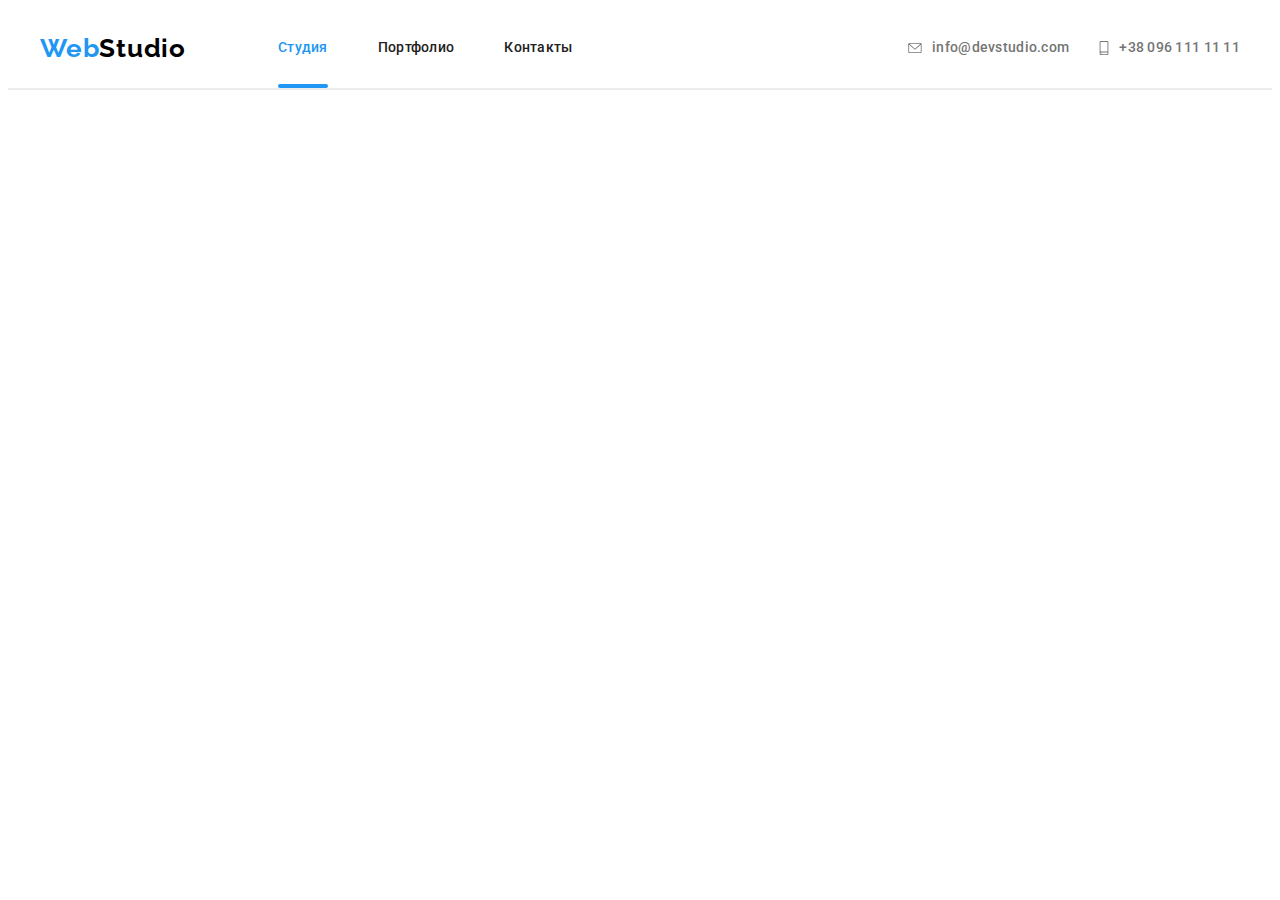
==== index.html @ 164c79a8 "header adaptive" ====
<!DOCTYPE html>
<html lang="ru">

<head>
    <meta charset="UTF-8">
    <meta http-equiv="X-UA-Compatible" content="IE=edge">
    <meta name="viewport" content="width=device-width, initial-scale=1.0">
    <title>WebStudio</title>
    <link rel="preconnect" href="https://fonts.googleapis.com">
    <link rel="preconnect" href="https://fonts.gstatic.com" crossorigin>
    <link
        href="https://fonts.googleapis.com/css2?family=Raleway:wght@700&family=Roboto:wght@400;500;700;900&display=swap"
        rel="stylesheet">
    <link rel="stylesheet" href="https://cdnjs.cloudflare.com/ajax/libs/modern-normalize/1.1.0/modern-normalize.min.css"
        integrity="sha512-wpPYUAdjBVSE4KJnH1VR1HeZfpl1ub8YT/NKx4PuQ5NmX2tKuGu6U/JRp5y+Y8XG2tV+wKQpNHVUX03MfMFn9Q=="
        crossorigin="anonymous" referrerpolicy="no-referrer" />
    <link rel="stylesheet" href="./css/main.min.css">
</head>

<body>
    <header class="header">
        <div class="container header-container">
            <a class="logo link" href="">Web<span class="logo-dark">Studio</span></a>
            <nav>
                <ul class="nav-list list">
                    <li class="nav-list__item">
                        <a class="nav-list__link link current" href="./index.html">Студия</a>
                    </li>
                    <li class="nav-list__item">
                        <a class="nav-list__link link" href="./portfolio.html">Портфолио</a>
                    </li>
                    <li class="nav-list__item">
                        <a class="nav-list__link link" href="">Контакты</a>
                    </li>
                </ul>
            </nav>
            <button type="button" class="mobile-menu-btn" data-menu-open>
                <svg class="mobile-menu-btn__icon" width="40" height="40">
                    <use href="./images/icons.svg#burger-menu-icon"></use>
                </svg>
            </button>
            <ul class="contact list">
                <li>
                    <a class="contact-link link" href="mailto:info@devstudio.com">
                        <svg class="contact-icon" width="14" height="10">
                            <use href="./images/icons.svg#envelope"></use>
                        </svg>info@devstudio.com</a>
                </li>
                <li>
                    <a class="contact-tel link" href="tel:+380961111111">
                        <svg class="contact-icon" width="10" height="14">
                            <use href="./images/icons.svg#smartphone"></use>
                        </svg>+38 096 111 11 11</a>
                </li>
            </ul>
        </div>
        <div class="mobile-menu" data-menu>
            <div class="container mobile-menu-btn__container">
                <button type="button" class="mobile-menu__close" data-menu-close>
                    <svg class="mobile-menu__close-icon" width="18" height="18">
                        <use href="./images/icons.svg#exit"></use>
                    </svg>
                </button>
                <ul class="list">
                    <li class="nav-list__item">
                        <a class="nav-list__link link current" href="./index.html">Студия</a>
                    </li>
                    <li class="nav-list__item">
                        <a class="nav-list__link link" href="./portfolio.html">Портфолио</a>
                    </li>
                    <li class="nav-list__item">
                        <a class="nav-list__link link" href="">Контакты</a>
                    </li>
                </ul>
                <div class="cont-list">
                    <a class="tel link" href="tel:+380961111111">+38 096 111 11 11</a>
                    <a class="mail link" href="mailto:info@devstudio.com">info@devstudio.com</a>
                    <ul class="mob-social-list list">
                        <li class="mob-social-list__item">
                            <a class="mob-social-list__link link" href="">Instagram</a>
                        </li>
                        <li class="mob-social-list__item">
                            <a class="mob-social-list__link link" href="">Twitter</a>
                        </li>
                        <li class="mob-social-list__item">
                            <a class="mob-social-list__link link" href="">Facebook</a>
                        </li>
                        <li class="mob-social-list__item">
                            <a class="mob-social-list__link link" href="">LinkedIn</a>
                        </li>
                    </ul>
                </div>
            </div>
        </div>
    </header>
    <main>
        <!-- <section class="hero">
            <div class="container">
                <h1 class="main-title">Эффективные решения <br> для вашего бизнеса</h1>
                <button class="modal-btn" type="button" data-modal-open>Заказать услугу</button>
            </div>
            <div class="backdrop is-hidden" data-modal>
                <div class="modal">
                    <button class="exit-modal" data-modal-close>
                        <svg class="exit-modal__icon" width="18" height="18">
                            <use href="./images/icons.svg#exit"></use>
                        </svg>
                    </button>
                    <p class="modal-title">Оставьте свои данные, мы вам перезвоним</p>
                    <form class="contact-form">
                        <label class="contact-form__field">
                            <span class="contact-form__label">Имя</span>
                            <span class="contact-form__input-wrapper">
                                <input name="user_name" class="contact-form__input" type="text" required />
                                <svg class="contact-form__icon" width="12" height="12">
                                    <use href="./images/icons.svg#name"></use>
                                </svg>
                            </span>
                        </label>
                        <label class="contact-form__field">
                            <span class="contact-form__label">Телефон</span>
                            <span class="contact-form__input-wrapper">
                                <input name="user_phone" class="contact-form__input" type="tel" required />
                                <svg class="contact-form__icon" width="13" height="13">
                                    <use href="./images/icons.svg#phone"></use>
                                </svg>
                            </span>
                        </label>
                        <label class="contact-form__field">
                            <span class="contact-form__label">Почта</span>
                            <span class="contact-form__input-wrapper">
                                <input name="user_mail" class="contact-form__input" type="email" required />
                                <svg class="contact-form__icon" width="15" height="12">
                                    <use href="./images/icons.svg#mail"></use>
                                </svg>
                            </span>
                        </label>
                        <label class="contact-form__field">
                            <span class="contact-form__label">Комментарий</span>
                            <textarea name="user_message" class="contact-form__message"
                                placeholder="Введите текст"></textarea>
                        </label>
                        <div class="contact-form__checkbox-wrapper">
                            <input name="accept-policy" type="checkbox" class="contact-form__checkbox hidden"
                                id="policy-checkbox" required />
                            <label for="policy-checkbox" class="contact-form__checkbox-label">
                                Соглашаюсь с рассылкой и принимаю&nbsp;<a class="policy-link" href="">Условия
                                    договора</a></label>
                        </div>
                        <button type="submit" class="contact-form__submit-btn">Отправить</button>
                    </form>
                </div>
            </div>
        </section> -->
        <!-- <section class=" qualities">
            <div class="container">
                <h2 class="hidden">Качества</h2>
                <ul class="container-qualities list">
                    <li class="qualities-list">
                        <div class="qualities-pic">
                            <svg width="70" height="70">
                                <use href="./images/icons.svg#antenna"></use>
                            </svg>
                        </div>
                        <h3 class="qualities-title">Внимание к деталям</h3>
                        <p class="qualities-description">Идейные соображения, а также начало повседневной
                            работы
                            по
                            формированию позиции.</p>
                    </li>
                    <li class="qualities-list">
                        <div class="qualities-pic">
                            <svg width="70" height="70">
                                <use href="./images/icons.svg#clock"></use>
                            </svg>
                        </div>
                        <h3 class="qualities-title">Пунктуальность</h3>
                        <p class="qualities-description">Задача организации, в особенности же рамки и место
                            обучения
                            кадров
                            влечет за собой.</p>
                    </li>
                    <li class="qualities-list">
                        <div class="qualities-pic">
                            <svg width="70" height="70">
                                <use href="./images/icons.svg#diagram"></use>
                            </svg>
                        </div>
                        <h3 class="qualities-title">Планирование</h3>
                        <p class="qualities-description">Равным образом консультация с широким активом в
                            значительной
                            степени обуславливает.</p>
                    </li>
                    <li class="qualities-list">
                        <div class="qualities-pic">
                            <svg width="70" height="70">
                                <use href="./images/icons.svg#astronaut"></use>
                            </svg>
                        </div>
                        <h3 class="qualities-title">Современные технологии</h3>
                        <p class="qualities-description">Значимость этих проблем настолько очевидна, что
                            реализация
                            плановых
                            заданий.</p>
                    </li>
                </ul>
            </div>
        </section> -->
        <!-- <section class="work">
            <div class="container">
                <h2 class="section-title">Чем мы занимаемся</h2>
                <ul class="list work-list">
                    <li class="work-pic">
                        <img src="./images/work-img1.jpg" alt="Разработка сайта" width="370" height="294">
                        <div class="work-background">
                            <h3 class="work-title">Десктопные приложения</h3>
                        </div>
                    </li>
                    <li class="work-pic">
                        <img src="./images/work-img2.jpg" alt="Разработка мобильной версии" width="370" height="294">
                        <div class="work-background">
                            <h3 class="work-title">Мобильные приложения</h3>
                        </div>
                    </li>
                    <li class="work-pic">
                        <img src="./images/work-img3.jpg" alt="Подбор цветного вида" width="370" height="294">
                        <div class="work-background">
                            <h3 class="work-title">Дизайнерские решения</h3>
                        </div>
                    </li>
                </ul>
            </div>
        </section> -->
        <!-- <section class="team">
            <div class="container">
                <h2 class="section-title">Наша команда</h2>
                <ul class="list employees">
                    <li class="employees-card">
                        <img src="./images/team-img1.jpg" alt="Игорь Демьяненко" width="270" height="260">
                        <div class="employees-content-wrapper">
                            <h3 class="employees-name">Игорь Демьяненко</h3>
                            <p class="employees-position" lang="en">Product Designer</p>
                            <ul class="social-list list">
                                <li class="social-list-item">
                                    <a class="social-list-link" href="">
                                        <svg class="social-list-icon" width="20" height="20">
                                            <use href="./images/icons.svg#instagram"></use>
                                        </svg>
                                    </a>
                                </li>
                                <li class="social-list-item">
                                    <a class="social-list-link" href="">
                                        <svg class="social-list-icon" width="20" height="20">
                                            <use href="./images/icons.svg#twitter"></use>
                                        </svg>
                                    </a>
                                </li>
                                <li class="social-list-item">
                                    <a class="social-list-link" href="">
                                        <svg class="social-list-icon" width="20" height="20">
                                            <use href="./images/icons.svg#facebook"></use>
                                        </svg>
                                    </a>
                                </li>
                                <li class="social-list-item">
                                    <a class="social-list-link" href="">
                                        <svg class="social-list-icon" width="20" height="20">
                                            <use href="./images/icons.svg#linkedin"></use>
                                        </svg>
                                    </a>
                                </li>
                            </ul>
                        </div>
                    </li>
                    <li class="employees-card">
                        <img src="./images/team-img2.jpg" alt="Ольга Репина" width="270" height="260">
                        <div class="employees-content-wrapper">
                            <h3 class="employees-name">Ольга Репина</h3>
                            <p class="employees-position" lang="en">Frontend Developer</p>
                            <ul class="social-list list">
                                <li class="social-list-item">
                                    <a class="social-list-link" href="">
                                        <svg class="social-list-icon" width="20" height="20">
                                            <use href="./images/icons.svg#instagram"></use>
                                        </svg>
                                    </a>
                                </li>
                                <li class="social-list-item">
                                    <a class="social-list-link" href="">
                                        <svg class="social-list-icon" width="20" height="20">
                                            <use href="./images/icons.svg#twitter"></use>
                                        </svg>
                                    </a>
                                </li>
                                <li class="social-list-item">
                                    <a class="social-list-link" href="">
                                        <svg class="social-list-icon" width="20" height="20">
                                            <use href="./images/icons.svg#facebook"></use>
                                        </svg>
                                    </a>
                                </li>
                                <li class="social-list-item">
                                    <a class="social-list-link" href="">
                                        <svg class="social-list-icon" width="20" height="20">
                                            <use href="./images/icons.svg#linkedin"></use>
                                        </svg>
                                    </a>
                                </li>
                            </ul>
                        </div>
                    </li>
                    <li class="employees-card">
                        <img src="./images/team-img3.jpg" alt="Николай Тарасов" width="270" height="260">
                        <div class="employees-content-wrapper">
                            <h3 class="employees-name">Николай Тарасов</h3>
                            <p class="employees-position" lang="en">Marketing</p>
                            <ul class="social-list list">
                                <li class="social-list-item">
                                    <a class="social-list-link" href="">
                                        <svg class="social-list-icon" width="20" height="20">
                                            <use href="./images/icons.svg#instagram"></use>
                                        </svg>
                                    </a>
                                </li>
                                <li class="social-list-item">
                                    <a class="social-list-link" href="">
                                        <svg class="social-list-icon" width="20" height="20">
                                            <use href="./images/icons.svg#twitter"></use>
                                        </svg>
                                    </a>
                                </li>
                                <li class="social-list-item">
                                    <a class="social-list-link" href="">
                                        <svg class="social-list-icon" width="20" height="20">
                                            <use href="./images/icons.svg#facebook"></use>
                                        </svg>
                                    </a>
                                </li>
                                <li class="social-list-item">
                                    <a class="social-list-link" href="">
                                        <svg class="social-list-icon" width="20" height="20">
                                            <use href="./images/icons.svg#linkedin"></use>
                                        </svg>
                                    </a>
                                </li>
                            </ul>
                        </div>
                    </li>
                    <li class="employees-card">
                        <img src="./images/team-img4.jpg" alt="Михаил Ермаков" width="270" height="260">
                        <div class="employees-content-wrapper">
                            <h3 class="employees-name">Михаил Ермаков</h3>
                            <p class="employees-position" lang="en">UI Designer</p>
                            <ul class="social-list list">
                                <li class="social-list-item">
                                    <a class="social-list-link" href="">
                                        <svg class="social-list-icon" width="20" height="20">
                                            <use href="./images/icons.svg#instagram"></use>
                                        </svg>
                                    </a>
                                </li>
                                <li class="social-list-item">
                                    <a class="social-list-link" href="">
                                        <svg class="social-list-icon" width="20" height="20">
                                            <use href="./images/icons.svg#twitter"></use>
                                        </svg>
                                    </a>
                                </li>
                                <li class="social-list-item">
                                    <a class="social-list-link" href="">
                                        <svg class="social-list-icon" width="20" height="20">
                                            <use href="./images/icons.svg#facebook"></use>
                                        </svg>
                                    </a>
                                </li>
                                <li class="social-list-item">
                                    <a class="social-list-link" href="">
                                        <svg class="social-list-icon" width="20" height="20">
                                            <use href="./images/icons.svg#linkedin"></use>
                                        </svg>
                                    </a>
                                </li>
                            </ul>
                        </div>
                    </li>
                </ul>
            </div>
        </section> -->
        <!-- <section class="clients">
            <div class="container">
                <h2 class="section-title">Постоянные клиенты</h2>
                <ul class="clients-list list">
                    <li class="clients-list-item">
                        <a class="clients-list-link" href="">
                            <svg class="clients-list-icon" width="106" height="60">
                                <use href="./images/icons.svg#logo1"></use>
                            </svg>
                        </a>
                    </li>
                    <li class="clients-list-item">
                        <a class="clients-list-link" href="">
                            <svg class="clients-list-icon" width="106" height="60">
                                <use href="./images/icons.svg#logo2"></use>
                            </svg>
                        </a>
                    </li>
                    <li class="clients-list-item">
                        <a class="clients-list-link" href="">
                            <svg class="clients-list-icon" width="106" height="60">
                                <use href="./images/icons.svg#logo3"></use>
                            </svg>
                        </a>
                    </li>
                    <li class="clients-list-item">
                        <a class="clients-list-link" href="">
                            <svg class="clients-list-icon" width="106" height="60">
                                <use href="./images/icons.svg#logo4"></use>
                            </svg>
                        </a>
                    </li>
                    <li class="clients-list-item">
                        <a class="clients-list-link" href="">
                            <svg class="clients-list-icon" width="106" height="60">
                                <use href="./images/icons.svg#logo5"></use>
                            </svg>
                        </a>
                    </li>
                    <li class="clients-list-item">
                        <a class="clients-list-link" href="">
                            <svg class="clients-list-icon" width="106" height="60">
                                <use href="./images/icons.svg#logo6"></use>
                            </svg>
                        </a>
                    </li>
                </ul>
            </div>
        </section> -->
    </main>
    <!-- <footer class="footer">
        <div class="container column-footer">
            <div>
                <a class="logo link" href="">Web<span class="logo-light">Studio</span></a>
                <address>
                    <ul class="list">
                        <li class="address-footer">
                            <a class="address link" href="https://goo.gl/maps/RUobqZQHD3EwUB8Q8" target="_blank"
                                rel="noopener noreferrer">г. Киев, пр-т Леси Украинки, 26</a>
                        </li>
                        <li class="contacts-footer">
                            <a class="contacts link" href="mailto:info@devstudio.com">info@devstudio.com</a>
                        </li>
                        <li>
                            <a class="contacts link" href="tel:+380961111111">+38 096 111 11 11</a>
                        </li>
                    </ul>
                </address>
            </div>
            <div class="call">
                <h3 class="call-title">Присоединяйтесь</h3>
                <ul class="social-footer list">
                    <li class="social-footer-item">
                        <a class="social-footer-link" href="">
                            <svg class="social-footer-icon" width="20" height="20">
                                <use href="./images/icons.svg#instagram"></use>
                            </svg>
                        </a>
                    </li>
                    <li class="social-footer-item">
                        <a class="social-footer-link" href="">
                            <svg class="social-footer-icon" width="20" height="20">
                                <use href="./images/icons.svg#twitter"></use>
                            </svg>
                        </a>
                    </li>
                    <li class="social-footer-item">
                        <a class="social-footer-link" href="">
                            <svg class="social-footer-icon" width="20" height="20">
                                <use href="./images/icons.svg#facebook"></use>
                            </svg>
                        </a>
                    </li>
                    <li class="social-footer-item">
                        <a class="social-footer-link" href="">
                            <svg class="social-footer-icon" width="20" height="20">
                                <use href="./images/icons.svg#linkedin"></use>
                            </svg>
                        </a>
                    </li>
                </ul>
            </div>
            <div class="mailing">
                <h3 class="call-title">Подпишитесь на рассылку</h3>
                <form class="mailing-form">
                    <input type="email" class="mailing-input" name="email" placeholder="E-mail" required />
                    <button type="submit" class="modal-btn">Подписаться<svg class="mailing-btn-icon" width="24"
                            height="24">
                            <use href="./images/icons.svg#icon-send"></use>
                        </svg></button>
                </form>
            </div>
        </div>
    </footer> -->
    <script src="./js/modal.js"></script>
    <script src="./js/mobile-menu.js"></script>
</body>

</html>
---- css/main.min.css ----
:root{--primary-font-family: Roboto, sans-serif;--primary-text-color: #212121;--secondary-text-color: #757575;--accent-color: #2196f3;--background-color: #f5f4fa}.hidden{position:absolute;width:1px;height:1px;margin:-1px;padding:0;overflow:hidden;border:0;clip:rect(0 0 0 0)}body{font-family:var(--primary-font-family);color:var(--primary-text-color)}h1,h2,h3,h4,h5,h6,p{margin-top:0;margin-bottom:0}ul,ol{margin-top:0;margin-bottom:0;padding-left:0}img{display:block}.list{list-style:none}.link{text-decoration:none}.container{padding-left:15px;padding-right:15px}@media screen and (min-width: 480px){.container{width:480px;margin-left:auto;margin-right:auto}}@media screen and (min-width: 768px){.container{width:768px}}@media screen and (min-width: 1200px){.container{width:1200px}}.modal-btn{font-family:inherit;font-weight:bold;font-size:16px;line-height:1.87;display:flex;align-items:center;text-align:center;letter-spacing:0.06em;color:#ffffff;background-color:var(--accent-color);margin-left:auto;margin-right:auto;border-radius:4px;min-width:200px;padding:10px 30px;border:1px solid var(--accent-color);cursor:pointer;box-shadow:0px 4px 4px rgba(0,0,0,0.15);transition:color 250ms cubic-bezier(0.4, 0, 0.2, 1)}.modal-btn:hover,.modal-btn:focus{background-color:#188ce8}.social-list{display:flex;justify-content:space-between}.social-list-link{display:flex;align-items:center;justify-content:center;width:44px;height:44px;border-radius:50%;transition:background-color 250ms cubic-bezier(0.4, 0, 0.2, 1)}.social-list-link:hover,.social-list-link:focus{background-color:var(--accent-color)}.social-list-icon{fill:#afb1b8;transition:fill 250ms cubic-bezier(0.4, 0, 0.2, 1)}.social-list-link:hover .social-list-icon,.social-list-link:focus .social-list-icon{fill:#ffffff}.main-title{font-weight:900;font-size:44px;line-height:1.36;text-align:center;letter-spacing:0.06em;text-transform:uppercase;color:#ffffff;margin-bottom:30px}.section-title{font-weight:bold;font-size:36px;line-height:1.17;text-align:center;letter-spacing:0.03em;color:var(--primary-text-color);margin-bottom:50px}.logo{font-family:Raleway, sans-serif;font-weight:bold;font-size:24px;line-height:1.19;letter-spacing:0.03em;color:var(--accent-color);margin-right:88px}.logo-dark{color:#000000}.logo-light{color:#ffffff}@media screen and (min-width: 1200px){.logo{font-size:26px;margin-right:92px}}.backdrop{position:fixed;top:0;left:0;width:100%;height:100%;background:rgba(0,0,0,0.2);z-index:1;opacity:1;transition:opacity 250ms cubic-bezier(0.4, 0, 0.2, 1),visibility 250ms cubic-bezier(0.4, 0, 0.2, 1)}.backdrop.is-hidden{opacity:0;pointer-events:none;visibility:hidden}.modal{position:absolute;top:50%;left:50%;transform:translate(-50%, -50%) scale(1);width:528px;height:581px;background:#ffffff;box-shadow:0px 1px 3px rgba(0,0,0,0.12),0px 1px 1px rgba(0,0,0,0.14),0px 2px 1px rgba(0,0,0,0.2);border-radius:4px;transition:transform 250ms cubic-bezier(0.4, 0, 0.2, 1);padding:40px}.backdrop.is-hidden .modal{transform:translate(-50%, -50%) scale(0.9)}.exit-modal{position:absolute;top:8px;right:8px;display:flex;align-items:center;justify-content:center;width:30px;height:30px;border-radius:50%;background:#ffffff;border:1px solid rgba(0,0,0,0.1);box-sizing:border-box}.exit-modal:hover,.exit-modal:focus{fill:var(--accent-color)}.modal-title{font-weight:700;font-size:20px;line-height:1.09;text-align:center;letter-spacing:0.03em;color:var(--primary-text-color);margin-bottom:12px}.contact-form__field{display:block;margin-bottom:10px}.contact-form__label{font-weight:400;font-size:12px;line-height:1.17;letter-spacing:0.01em;color:var(--secondary-text-color)}.contact-form__input-wrapper{position:relative;display:block;margin-top:4px}.contact-form__input{width:100%;height:40px;padding-left:42px;border:1px solid rgba(33,33,33,0.2);border-radius:4px;transition:border-color 250ms cubic-bezier(0.4, 0, 0.2, 1)}.contact-form__input:focus{outline:none;border-color:var(--accent-color)}.contact-form__icon{position:absolute;top:50%;left:14px;transform:translateY(-50%);transition:fill 250ms cubic-bezier(0.4, 0, 0.2, 1)}.contact-form__input:focus+.contact-form__icon{fill:var(--accent-color)}.contact-form__message{width:100%;height:120px;margin-top:4px;padding:12px 16px;resize:none;border:1px solid rgba(33,33,33,0.2);border-radius:4px;transition:border-color 250ms cubic-bezier(0.4, 0, 0.2, 1)}.contact-form__message:focus{outline:none;border-color:var(--accent-color)}.contact-form__message::placeholder{color:rgba(117,117,117,0.5)}.contact-form__checkbox-wrapper{margin-bottom:20px}.contact-form__checkbox-label{display:flex;align-items:center;justify-content:center;font-size:14px;line-height:1.71;letter-spacing:0.03em;color:var(--secondary-text-color)}.contact-form__checkbox-label::before{content:'';display:inline-block;width:16px;height:15px;border:1px solid var(--primary-text-color);border-radius:2px;cursor:pointer;margin-right:9px}.contact-form__checkbox:checked+.contact-form__checkbox-label::before{background-image:url("../images/checkbox.svg");background-color:var(--accent-color);border-color:var(--accent-color)}.contact-form__checkbox:focus+.contact-form__checkbox-label::before{outline:1px solid var(--accent-color)}.policy-link{color:var(--accent-color)}.contact-form__submit-btn{display:block;margin:0 auto;font-size:16px;line-height:1.87;letter-spacing:0.06em;color:#ffffff;background-color:var(--accent-color);border-radius:4px;min-width:200px;padding:10px 30px;border:1px solid var(--accent-color);box-shadow:0px 4px 4px rgba(0,0,0,0.15);transition:background-color 250ms cubic-bezier(0.4, 0, 0.2, 1),color 250ms cubic-bezier(0.4, 0, 0.2, 1)}.contact-form__submit-btn:hover,.contact-form__submit-btn:focus{background-color:#188ce8}.header{border-bottom:2px solid #ececec;position:relative}.header-container{display:flex;align-items:center}@media screen and (max-width: 767px){.header-container{justify-content:space-between}.nav-list{display:none}.contact{display:none}.contact-tel{display:none}.mobile-menu{position:absolute;top:0;left:0;width:100%;height:100vh;background-color:#ffffff;overflow:auto;opacity:0;visibility:hidden;pointer-events:none;transition:opacity 250ms cubic-bezier(0.4, 0, 0.2, 1),visibility 250ms cubic-bezier(0.4, 0, 0.2, 1)}.mobile-menu.is-open{opacity:1;visibility:visible;pointer-events:auto}.mobile-menu-btn{background-color:transparent;border:none;padding:0;line-height:0;margin:10px 0px}.mobile-menu-btn__icon{fill:var(--primary-text-color)}.mobile-menu-btn__container{position:relative;padding:48px 40px;min-width:320px;height:100vh;display:flex;flex-direction:column;justify-content:space-between}.mobile-menu__close{position:absolute;top:10px;right:15px;display:flex;align-items:center;justify-content:center;width:40px;height:40px;background:transparent;border:none;padding:0;line-height:0;transition:fill 250ms cubic-bezier(0.4, 0, 0.2, 1)}.mobile-menu__close:hover,.mobile-menu__close:focus{fill:var(--accent-color)}.nav-list__link{display:block;font-weight:500;font-size:40px;line-height:1.17;letter-spacing:0.02em;color:inherit;transition:color 250ms cubic-bezier(0.4, 0, 0.2, 1)}.nav-list__link:hover,.nav-list__link:focus{color:var(--accent-color)}.nav-list__item:not(:last-child){margin-bottom:32px}.current{color:var(--accent-color)}.cont-list{margin-top:auto}.tel{display:block;font-weight:500;font-size:34px;line-height:1.17;letter-spacing:0.02em;color:var(--accent-color);margin-top:auto}.mail{display:block;font-weight:500;font-size:24px;line-height:1.17;letter-spacing:0.02em;color:var(--secondary-text-color);margin-top:32px}.mob-social-list{display:flex;margin-top:64px}.mob-social-list__item:not(:last-child){border-right:1px solid rgba(33,33,33,0.2);padding-right:10px}.mob-social-list__item:not(:first-child){padding-left:10px}.mob-social-list__link{font-weight:500;font-size:18px;line-height:1.22;letter-spacing:0.02em;color:var(--accent-color)}}@media screen and (min-width: 768px){.mobile-menu-btn{display:none}.mobile-menu{display:none}.nav-list{display:flex;align-items:center}.nav-list__item:not(:last-child){margin-right:50px}.nav-list__link{display:block;padding-top:32px;padding-bottom:32px;font-weight:500;font-size:14px;line-height:1.14;letter-spacing:0.02em;color:inherit;transition:color 250ms cubic-bezier(0.4, 0, 0.2, 1)}.nav-list__link:hover,.nav-list__link:focus{color:var(--accent-color)}.current{color:var(--accent-color);position:relative}.current::after{content:'';position:absolute;left:0;bottom:0;width:100%;height:4px;background-color:var(--accent-color);border-radius:2px}.contact{margin-left:84px}.contact-link{margin-bottom:10px}.contact-icon{margin-right:8px;fill:var(--secondary-text-color)}.contact-link,.contact-tel{display:flex;align-items:center;font-weight:500;font-size:12px;line-height:1.16;letter-spacing:0.02em;color:var(--secondary-text-color);transition:color 250ms cubic-bezier(0.4, 0, 0.2, 1)}.contact-link:hover,.contact-link:focus,.contact-tel:hover,.contact-tel:focus{color:var(--accent-color)}.contact-link:hover .contact-icon,.contact-link:focus .contact-icon,.contact-tel:hover .contact-icon,.contact-tel:focus .contact-icon{fill:var(--accent-color)}}@media screen and (min-width: 1200px){.contact{margin-left:auto;display:flex}.contact-link{margin-right:30px;margin-bottom:0px}.contact-icon{margin-right:10px}.contact-link,.contact-tel{font-size:14px;line-height:1.14}}.hero{background-image:linear-gradient(rgba(47,48,58,0.4), rgba(47,48,58,0.4)),url(../images/hero-bgr.jpg);background-size:cover;background-color:#c4c4c4;padding:200px 0}.qualities{padding-top:94px;padding-bottom:94px}.qualities-list{max-width:270px}.container-qualities{display:flex;justify-content:space-between}.qualities-pic{display:flex;justify-content:center;align-items:center;width:270px;height:120px;background-color:var(--background-color);border-radius:4px;margin-bottom:30px}.qualities-title{font-weight:bold;font-size:14px;line-height:1.14;letter-spacing:0.03em;text-transform:uppercase;color:var(--primary-text-color);margin-bottom:10px}.qualities-description{font-size:14px;line-height:1.71;letter-spacing:0.03em;color:var(--secondary-text-color)}.work{padding-bottom:94px}.work-list{display:flex;justify-content:space-between}.work-pic{position:relative}.work-background{display:flex;justify-content:center;align-items:center;position:absolute;left:0;bottom:0;width:370px;height:70px;background:rgba(47,48,58,0.8)}.work-title{font-weight:bold;font-size:14px;line-height:1.14;letter-spacing:0.03em;text-transform:uppercase;color:#ffffff}.team{background-color:var(--background-color);padding-top:94px;padding-bottom:94px}.employees{display:flex;flex-wrap:wrap;margin-left:-30px;margin-top:-30px}.employees-card{flex-basis:calc((100% - 120px) / 4);margin-left:30px;margin-top:30px;box-shadow:0px 1px 3px rgba(0,0,0,0.12),0px 1px 1px rgba(0,0,0,0.14),0px 2px 1px rgba(0,0,0,0.2);border-radius:0px 0px 4px 4px}.employees-content-wrapper{background-color:#ffffff;border:1px solid #ffffff;border-top:none;border-radius:4px;padding-top:30px;padding-bottom:30px;padding-left:32px;padding-right:32px}.employees-name{font-weight:500;font-size:16px;line-height:1.19;text-align:center;letter-spacing:0.03em;color:var(--primary-text-color);margin-bottom:10px}.employees-position{font-size:16px;line-height:1.19;text-align:center;letter-spacing:0.03em;color:var(--secondary-text-color);margin-bottom:16px}.clients{padding-top:94px;padding-bottom:94px}.clients-list{display:flex;margin-top:50px;justify-content:space-between}.clients-list-link{display:flex;width:170px;height:92px;border:1px solid #afb1b8;box-sizing:border-box;border-radius:4px;justify-content:center;align-items:center;cursor:pointer;transition:border 250ms cubic-bezier(0.4, 0, 0.2, 1)}.clients-list-link:hover,.clients-list-link:focus{border:1px solid var(--accent-color)}.clients-list-icon{fill:#afb1b8;transition:fill 250ms cubic-bezier(0.4, 0, 0.2, 1)}.clients-list-link:hover .clients-list-icon,.clients-list-link:focus .clients-list-icon{fill:var(--accent-color)}.footer{background-color:#2f303a;padding-top:60px;padding-bottom:60px}.column-footer{display:flex;align-items:baseline}.address-footer{margin-top:20px;margin-bottom:9px}.address{font-style:normal;font-weight:normal;font-size:14px;line-height:1.71;letter-spacing:0.03em;color:#ffffff;margin-bottom:9px}.contacts-footer{margin-bottom:9px}.contacts{font-style:normal;font-weight:normal;font-size:14px;line-height:1.71;letter-spacing:0.03em;color:rgba(255,255,255,0.6);margin-bottom:9px}.call{margin-left:70px}.call-title{font-weight:bold;font-size:14px;line-height:1.14;letter-spacing:0.03em;text-transform:uppercase;color:#ffffff;margin-bottom:20px}.social-footer{display:flex;justify-content:space-between}.social-footer-item{margin-right:10px}.social-footer-item:last-child{margin-right:0}.social-footer-link{display:flex;align-items:center;justify-content:center;width:44px;height:44px;border-radius:50%;background:rgba(255,255,255,0.1);transition:background-color 250ms cubic-bezier(0.4, 0, 0.2, 1)}.social-footer-link:hover,.social-footer-link:focus{background-color:var(--accent-color)}.social-footer-icon{fill:#ffffff}.mailing{margin-left:93px}.mailing-form{display:flex;width:100%;height:50px}.mailing-input{width:358px;height:50px;padding-left:16px;margin-right:12px;border:1px solid rgba(255,255,255,0.3);box-sizing:border-box;filter:drop-shadow(0px 4px 4px rgba(0,0,0,0.15));border-radius:4px;background-color:#2f303a;font-size:16px;line-height:1.25;display:flex;align-items:center;letter-spacing:0.03em;color:#ffffff}.mailing-btn-icon{margin-left:10px;fill:#ffffff}
/*# sourceMappingURL=main.min.css.map */
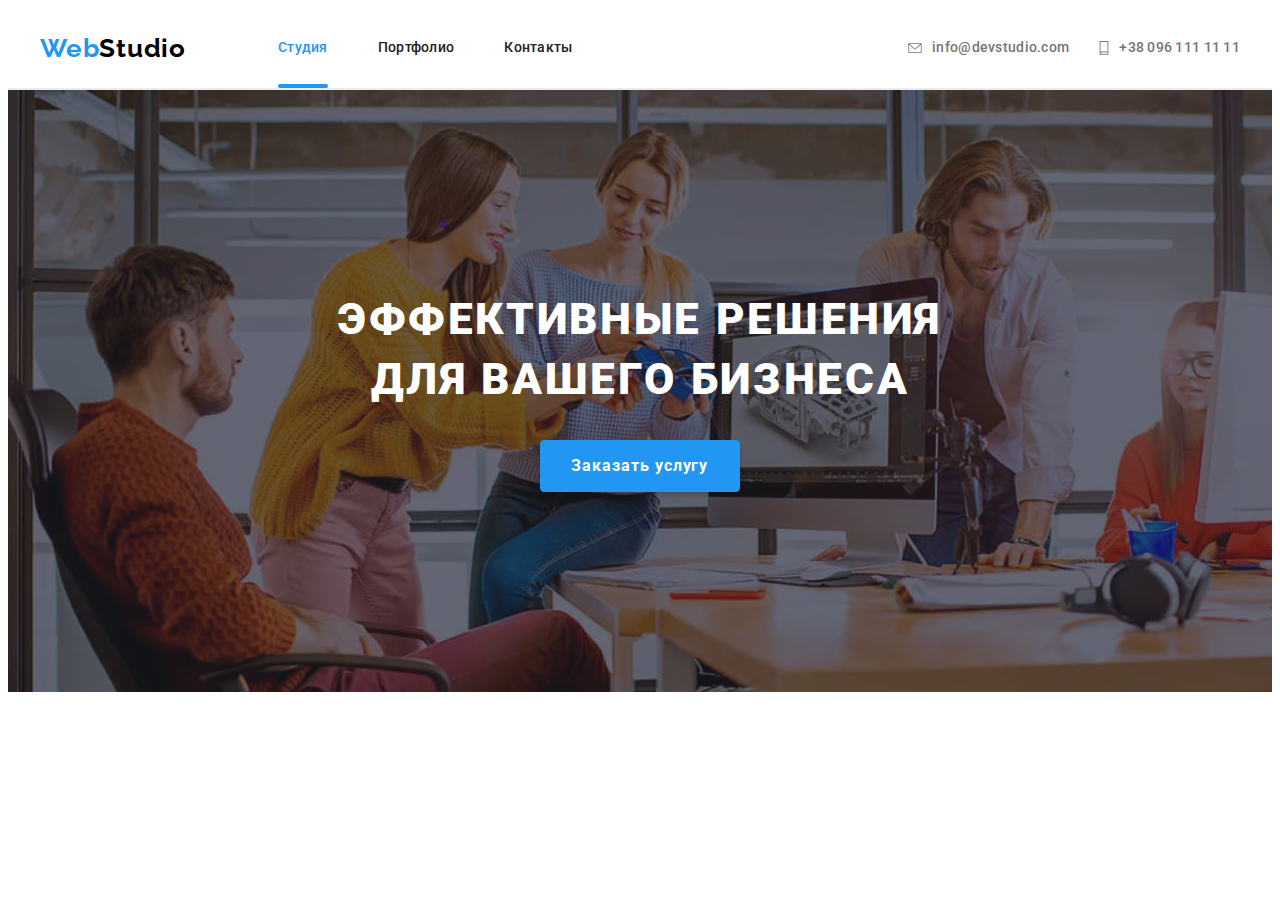
==== commit 562639a6: "hero adaptive" ====
--- a/index.html
+++ b/index.html
@@ -94,7 +94,7 @@
         </div>
     </header>
     <main>
-        <!-- <section class="hero">
+        <section class="hero">
             <div class="container">
                 <h1 class="main-title">Эффективные решения <br> для вашего бизнеса</h1>
                 <button class="modal-btn" type="button" data-modal-open>Заказать услугу</button>
@@ -151,7 +151,7 @@
                     </form>
                 </div>
             </div>
-        </section> -->
+        </section>
         <!-- <section class=" qualities">
             <div class="container">
                 <h2 class="hidden">Качества</h2>
--- a/css/main.min.css
+++ b/css/main.min.css
@@ -1,2 +1,2 @@
-:root{--primary-font-family: Roboto, sans-serif;--primary-text-color: #212121;--secondary-text-color: #757575;--accent-color: #2196f3;--background-color: #f5f4fa}.hidden{position:absolute;width:1px;height:1px;margin:-1px;padding:0;overflow:hidden;border:0;clip:rect(0 0 0 0)}body{font-family:var(--primary-font-family);color:var(--primary-text-color)}h1,h2,h3,h4,h5,h6,p{margin-top:0;margin-bottom:0}ul,ol{margin-top:0;margin-bottom:0;padding-left:0}img{display:block}.list{list-style:none}.link{text-decoration:none}.container{padding-left:15px;padding-right:15px}@media screen and (min-width: 480px){.container{width:480px;margin-left:auto;margin-right:auto}}@media screen and (min-width: 768px){.container{width:768px}}@media screen and (min-width: 1200px){.container{width:1200px}}.modal-btn{font-family:inherit;font-weight:bold;font-size:16px;line-height:1.87;display:flex;align-items:center;text-align:center;letter-spacing:0.06em;color:#ffffff;background-color:var(--accent-color);margin-left:auto;margin-right:auto;border-radius:4px;min-width:200px;padding:10px 30px;border:1px solid var(--accent-color);cursor:pointer;box-shadow:0px 4px 4px rgba(0,0,0,0.15);transition:color 250ms cubic-bezier(0.4, 0, 0.2, 1)}.modal-btn:hover,.modal-btn:focus{background-color:#188ce8}.social-list{display:flex;justify-content:space-between}.social-list-link{display:flex;align-items:center;justify-content:center;width:44px;height:44px;border-radius:50%;transition:background-color 250ms cubic-bezier(0.4, 0, 0.2, 1)}.social-list-link:hover,.social-list-link:focus{background-color:var(--accent-color)}.social-list-icon{fill:#afb1b8;transition:fill 250ms cubic-bezier(0.4, 0, 0.2, 1)}.social-list-link:hover .social-list-icon,.social-list-link:focus .social-list-icon{fill:#ffffff}.main-title{font-weight:900;font-size:44px;line-height:1.36;text-align:center;letter-spacing:0.06em;text-transform:uppercase;color:#ffffff;margin-bottom:30px}.section-title{font-weight:bold;font-size:36px;line-height:1.17;text-align:center;letter-spacing:0.03em;color:var(--primary-text-color);margin-bottom:50px}.logo{font-family:Raleway, sans-serif;font-weight:bold;font-size:24px;line-height:1.19;letter-spacing:0.03em;color:var(--accent-color);margin-right:88px}.logo-dark{color:#000000}.logo-light{color:#ffffff}@media screen and (min-width: 1200px){.logo{font-size:26px;margin-right:92px}}.backdrop{position:fixed;top:0;left:0;width:100%;height:100%;background:rgba(0,0,0,0.2);z-index:1;opacity:1;transition:opacity 250ms cubic-bezier(0.4, 0, 0.2, 1),visibility 250ms cubic-bezier(0.4, 0, 0.2, 1)}.backdrop.is-hidden{opacity:0;pointer-events:none;visibility:hidden}.modal{position:absolute;top:50%;left:50%;transform:translate(-50%, -50%) scale(1);width:528px;height:581px;background:#ffffff;box-shadow:0px 1px 3px rgba(0,0,0,0.12),0px 1px 1px rgba(0,0,0,0.14),0px 2px 1px rgba(0,0,0,0.2);border-radius:4px;transition:transform 250ms cubic-bezier(0.4, 0, 0.2, 1);padding:40px}.backdrop.is-hidden .modal{transform:translate(-50%, -50%) scale(0.9)}.exit-modal{position:absolute;top:8px;right:8px;display:flex;align-items:center;justify-content:center;width:30px;height:30px;border-radius:50%;background:#ffffff;border:1px solid rgba(0,0,0,0.1);box-sizing:border-box}.exit-modal:hover,.exit-modal:focus{fill:var(--accent-color)}.modal-title{font-weight:700;font-size:20px;line-height:1.09;text-align:center;letter-spacing:0.03em;color:var(--primary-text-color);margin-bottom:12px}.contact-form__field{display:block;margin-bottom:10px}.contact-form__label{font-weight:400;font-size:12px;line-height:1.17;letter-spacing:0.01em;color:var(--secondary-text-color)}.contact-form__input-wrapper{position:relative;display:block;margin-top:4px}.contact-form__input{width:100%;height:40px;padding-left:42px;border:1px solid rgba(33,33,33,0.2);border-radius:4px;transition:border-color 250ms cubic-bezier(0.4, 0, 0.2, 1)}.contact-form__input:focus{outline:none;border-color:var(--accent-color)}.contact-form__icon{position:absolute;top:50%;left:14px;transform:translateY(-50%);transition:fill 250ms cubic-bezier(0.4, 0, 0.2, 1)}.contact-form__input:focus+.contact-form__icon{fill:var(--accent-color)}.contact-form__message{width:100%;height:120px;margin-top:4px;padding:12px 16px;resize:none;border:1px solid rgba(33,33,33,0.2);border-radius:4px;transition:border-color 250ms cubic-bezier(0.4, 0, 0.2, 1)}.contact-form__message:focus{outline:none;border-color:var(--accent-color)}.contact-form__message::placeholder{color:rgba(117,117,117,0.5)}.contact-form__checkbox-wrapper{margin-bottom:20px}.contact-form__checkbox-label{display:flex;align-items:center;justify-content:center;font-size:14px;line-height:1.71;letter-spacing:0.03em;color:var(--secondary-text-color)}.contact-form__checkbox-label::before{content:'';display:inline-block;width:16px;height:15px;border:1px solid var(--primary-text-color);border-radius:2px;cursor:pointer;margin-right:9px}.contact-form__checkbox:checked+.contact-form__checkbox-label::before{background-image:url("../images/checkbox.svg");background-color:var(--accent-color);border-color:var(--accent-color)}.contact-form__checkbox:focus+.contact-form__checkbox-label::before{outline:1px solid var(--accent-color)}.policy-link{color:var(--accent-color)}.contact-form__submit-btn{display:block;margin:0 auto;font-size:16px;line-height:1.87;letter-spacing:0.06em;color:#ffffff;background-color:var(--accent-color);border-radius:4px;min-width:200px;padding:10px 30px;border:1px solid var(--accent-color);box-shadow:0px 4px 4px rgba(0,0,0,0.15);transition:background-color 250ms cubic-bezier(0.4, 0, 0.2, 1),color 250ms cubic-bezier(0.4, 0, 0.2, 1)}.contact-form__submit-btn:hover,.contact-form__submit-btn:focus{background-color:#188ce8}.header{border-bottom:2px solid #ececec;position:relative}.header-container{display:flex;align-items:center}@media screen and (max-width: 767px){.header-container{justify-content:space-between}.nav-list{display:none}.contact{display:none}.contact-tel{display:none}.mobile-menu{position:absolute;top:0;left:0;width:100%;height:100vh;background-color:#ffffff;overflow:auto;opacity:0;visibility:hidden;pointer-events:none;transition:opacity 250ms cubic-bezier(0.4, 0, 0.2, 1),visibility 250ms cubic-bezier(0.4, 0, 0.2, 1)}.mobile-menu.is-open{opacity:1;visibility:visible;pointer-events:auto}.mobile-menu-btn{background-color:transparent;border:none;padding:0;line-height:0;margin:10px 0px}.mobile-menu-btn__icon{fill:var(--primary-text-color)}.mobile-menu-btn__container{position:relative;padding:48px 40px;min-width:320px;height:100vh;display:flex;flex-direction:column;justify-content:space-between}.mobile-menu__close{position:absolute;top:10px;right:15px;display:flex;align-items:center;justify-content:center;width:40px;height:40px;background:transparent;border:none;padding:0;line-height:0;transition:fill 250ms cubic-bezier(0.4, 0, 0.2, 1)}.mobile-menu__close:hover,.mobile-menu__close:focus{fill:var(--accent-color)}.nav-list__link{display:block;font-weight:500;font-size:40px;line-height:1.17;letter-spacing:0.02em;color:inherit;transition:color 250ms cubic-bezier(0.4, 0, 0.2, 1)}.nav-list__link:hover,.nav-list__link:focus{color:var(--accent-color)}.nav-list__item:not(:last-child){margin-bottom:32px}.current{color:var(--accent-color)}.cont-list{margin-top:auto}.tel{display:block;font-weight:500;font-size:34px;line-height:1.17;letter-spacing:0.02em;color:var(--accent-color);margin-top:auto}.mail{display:block;font-weight:500;font-size:24px;line-height:1.17;letter-spacing:0.02em;color:var(--secondary-text-color);margin-top:32px}.mob-social-list{display:flex;margin-top:64px}.mob-social-list__item:not(:last-child){border-right:1px solid rgba(33,33,33,0.2);padding-right:10px}.mob-social-list__item:not(:first-child){padding-left:10px}.mob-social-list__link{font-weight:500;font-size:18px;line-height:1.22;letter-spacing:0.02em;color:var(--accent-color)}}@media screen and (min-width: 768px){.mobile-menu-btn{display:none}.mobile-menu{display:none}.nav-list{display:flex;align-items:center}.nav-list__item:not(:last-child){margin-right:50px}.nav-list__link{display:block;padding-top:32px;padding-bottom:32px;font-weight:500;font-size:14px;line-height:1.14;letter-spacing:0.02em;color:inherit;transition:color 250ms cubic-bezier(0.4, 0, 0.2, 1)}.nav-list__link:hover,.nav-list__link:focus{color:var(--accent-color)}.current{color:var(--accent-color);position:relative}.current::after{content:'';position:absolute;left:0;bottom:0;width:100%;height:4px;background-color:var(--accent-color);border-radius:2px}.contact{margin-left:84px}.contact-link{margin-bottom:10px}.contact-icon{margin-right:8px;fill:var(--secondary-text-color)}.contact-link,.contact-tel{display:flex;align-items:center;font-weight:500;font-size:12px;line-height:1.16;letter-spacing:0.02em;color:var(--secondary-text-color);transition:color 250ms cubic-bezier(0.4, 0, 0.2, 1)}.contact-link:hover,.contact-link:focus,.contact-tel:hover,.contact-tel:focus{color:var(--accent-color)}.contact-link:hover .contact-icon,.contact-link:focus .contact-icon,.contact-tel:hover .contact-icon,.contact-tel:focus .contact-icon{fill:var(--accent-color)}}@media screen and (min-width: 1200px){.contact{margin-left:auto;display:flex}.contact-link{margin-right:30px;margin-bottom:0px}.contact-icon{margin-right:10px}.contact-link,.contact-tel{font-size:14px;line-height:1.14}}.hero{background-image:linear-gradient(rgba(47,48,58,0.4), rgba(47,48,58,0.4)),url(../images/hero-bgr.jpg);background-size:cover;background-color:#c4c4c4;padding:200px 0}.qualities{padding-top:94px;padding-bottom:94px}.qualities-list{max-width:270px}.container-qualities{display:flex;justify-content:space-between}.qualities-pic{display:flex;justify-content:center;align-items:center;width:270px;height:120px;background-color:var(--background-color);border-radius:4px;margin-bottom:30px}.qualities-title{font-weight:bold;font-size:14px;line-height:1.14;letter-spacing:0.03em;text-transform:uppercase;color:var(--primary-text-color);margin-bottom:10px}.qualities-description{font-size:14px;line-height:1.71;letter-spacing:0.03em;color:var(--secondary-text-color)}.work{padding-bottom:94px}.work-list{display:flex;justify-content:space-between}.work-pic{position:relative}.work-background{display:flex;justify-content:center;align-items:center;position:absolute;left:0;bottom:0;width:370px;height:70px;background:rgba(47,48,58,0.8)}.work-title{font-weight:bold;font-size:14px;line-height:1.14;letter-spacing:0.03em;text-transform:uppercase;color:#ffffff}.team{background-color:var(--background-color);padding-top:94px;padding-bottom:94px}.employees{display:flex;flex-wrap:wrap;margin-left:-30px;margin-top:-30px}.employees-card{flex-basis:calc((100% - 120px) / 4);margin-left:30px;margin-top:30px;box-shadow:0px 1px 3px rgba(0,0,0,0.12),0px 1px 1px rgba(0,0,0,0.14),0px 2px 1px rgba(0,0,0,0.2);border-radius:0px 0px 4px 4px}.employees-content-wrapper{background-color:#ffffff;border:1px solid #ffffff;border-top:none;border-radius:4px;padding-top:30px;padding-bottom:30px;padding-left:32px;padding-right:32px}.employees-name{font-weight:500;font-size:16px;line-height:1.19;text-align:center;letter-spacing:0.03em;color:var(--primary-text-color);margin-bottom:10px}.employees-position{font-size:16px;line-height:1.19;text-align:center;letter-spacing:0.03em;color:var(--secondary-text-color);margin-bottom:16px}.clients{padding-top:94px;padding-bottom:94px}.clients-list{display:flex;margin-top:50px;justify-content:space-between}.clients-list-link{display:flex;width:170px;height:92px;border:1px solid #afb1b8;box-sizing:border-box;border-radius:4px;justify-content:center;align-items:center;cursor:pointer;transition:border 250ms cubic-bezier(0.4, 0, 0.2, 1)}.clients-list-link:hover,.clients-list-link:focus{border:1px solid var(--accent-color)}.clients-list-icon{fill:#afb1b8;transition:fill 250ms cubic-bezier(0.4, 0, 0.2, 1)}.clients-list-link:hover .clients-list-icon,.clients-list-link:focus .clients-list-icon{fill:var(--accent-color)}.footer{background-color:#2f303a;padding-top:60px;padding-bottom:60px}.column-footer{display:flex;align-items:baseline}.address-footer{margin-top:20px;margin-bottom:9px}.address{font-style:normal;font-weight:normal;font-size:14px;line-height:1.71;letter-spacing:0.03em;color:#ffffff;margin-bottom:9px}.contacts-footer{margin-bottom:9px}.contacts{font-style:normal;font-weight:normal;font-size:14px;line-height:1.71;letter-spacing:0.03em;color:rgba(255,255,255,0.6);margin-bottom:9px}.call{margin-left:70px}.call-title{font-weight:bold;font-size:14px;line-height:1.14;letter-spacing:0.03em;text-transform:uppercase;color:#ffffff;margin-bottom:20px}.social-footer{display:flex;justify-content:space-between}.social-footer-item{margin-right:10px}.social-footer-item:last-child{margin-right:0}.social-footer-link{display:flex;align-items:center;justify-content:center;width:44px;height:44px;border-radius:50%;background:rgba(255,255,255,0.1);transition:background-color 250ms cubic-bezier(0.4, 0, 0.2, 1)}.social-footer-link:hover,.social-footer-link:focus{background-color:var(--accent-color)}.social-footer-icon{fill:#ffffff}.mailing{margin-left:93px}.mailing-form{display:flex;width:100%;height:50px}.mailing-input{width:358px;height:50px;padding-left:16px;margin-right:12px;border:1px solid rgba(255,255,255,0.3);box-sizing:border-box;filter:drop-shadow(0px 4px 4px rgba(0,0,0,0.15));border-radius:4px;background-color:#2f303a;font-size:16px;line-height:1.25;display:flex;align-items:center;letter-spacing:0.03em;color:#ffffff}.mailing-btn-icon{margin-left:10px;fill:#ffffff}
+:root{--primary-font-family: Roboto, sans-serif;--primary-text-color: #212121;--secondary-text-color: #757575;--accent-color: #2196f3;--background-color: #f5f4fa}.hidden{position:absolute;width:1px;height:1px;margin:-1px;padding:0;overflow:hidden;border:0;clip:rect(0 0 0 0)}body{font-family:var(--primary-font-family);color:var(--primary-text-color)}h1,h2,h3,h4,h5,h6,p{margin-top:0;margin-bottom:0}ul,ol{margin-top:0;margin-bottom:0;padding-left:0}img{display:block}.list{list-style:none}.link{text-decoration:none}.container{padding-left:15px;padding-right:15px}@media screen and (min-width: 480px){.container{width:480px;margin-left:auto;margin-right:auto}}@media screen and (min-width: 768px){.container{width:768px}}@media screen and (min-width: 1200px){.container{width:1200px}}.modal-btn{font-family:inherit;font-weight:bold;font-size:16px;line-height:1.87;display:flex;align-items:center;text-align:center;letter-spacing:0.06em;color:#ffffff;background-color:var(--accent-color);margin-left:auto;margin-right:auto;border-radius:4px;min-width:200px;padding:10px 30px;border:1px solid var(--accent-color);cursor:pointer;box-shadow:0px 4px 4px rgba(0,0,0,0.15);transition:color 250ms cubic-bezier(0.4, 0, 0.2, 1)}.modal-btn:hover,.modal-btn:focus{background-color:#188ce8}.social-list{display:flex;justify-content:space-between}.social-list-link{display:flex;align-items:center;justify-content:center;width:44px;height:44px;border-radius:50%;transition:background-color 250ms cubic-bezier(0.4, 0, 0.2, 1)}.social-list-link:hover,.social-list-link:focus{background-color:var(--accent-color)}.social-list-icon{fill:#afb1b8;transition:fill 250ms cubic-bezier(0.4, 0, 0.2, 1)}.social-list-link:hover .social-list-icon,.social-list-link:focus .social-list-icon{fill:#ffffff}.main-title{font-weight:900;text-align:center;letter-spacing:0.06em;text-transform:uppercase;color:#ffffff;margin-bottom:30px}@media screen and (max-width: 1199px){.main-title{font-size:26px;line-height:1.62}}@media screen and (min-width: 1200px){.main-title{font-size:44px;line-height:1.36}}.section-title{font-weight:bold;font-size:36px;line-height:1.17;text-align:center;letter-spacing:0.03em;color:var(--primary-text-color);margin-bottom:50px}.logo{font-family:Raleway, sans-serif;font-weight:bold;font-size:24px;line-height:1.19;letter-spacing:0.03em;color:var(--accent-color);margin-right:88px}.logo-dark{color:#000000}.logo-light{color:#ffffff}@media screen and (min-width: 1200px){.logo{font-size:26px;margin-right:92px}}.backdrop{position:fixed;top:0;left:0;width:100%;height:100%;background:rgba(0,0,0,0.2);z-index:1;opacity:1;transition:opacity 250ms cubic-bezier(0.4, 0, 0.2, 1),visibility 250ms cubic-bezier(0.4, 0, 0.2, 1)}.backdrop.is-hidden{opacity:0;pointer-events:none;visibility:hidden}.modal{position:absolute;top:50%;left:50%;transform:translate(-50%, -50%) scale(1);background:#ffffff;box-shadow:0px 1px 3px rgba(0,0,0,0.12),0px 1px 1px rgba(0,0,0,0.14),0px 2px 1px rgba(0,0,0,0.2);border-radius:4px;transition:transform 250ms cubic-bezier(0.4, 0, 0.2, 1);padding:40px}.backdrop.is-hidden .modal{transform:translate(-50%, -50%) scale(0.9)}.exit-modal{position:absolute;top:8px;right:8px;display:flex;align-items:center;justify-content:center;width:30px;height:30px;border-radius:50%;background:#ffffff;border:1px solid rgba(0,0,0,0.1);box-sizing:border-box}.exit-modal:hover,.exit-modal:focus{fill:var(--accent-color)}.modal-title{font-weight:700;font-size:20px;text-align:center;letter-spacing:0.03em;color:var(--primary-text-color);margin-bottom:12px}.contact-form__field{display:block;margin-bottom:10px}.contact-form__label{font-weight:400;font-size:12px;line-height:1.17;letter-spacing:0.01em;color:var(--secondary-text-color)}.contact-form__input-wrapper{position:relative;display:block;margin-top:4px}.contact-form__input{width:100%;height:40px;padding-left:42px;border:1px solid rgba(33,33,33,0.2);border-radius:4px;transition:border-color 250ms cubic-bezier(0.4, 0, 0.2, 1)}.contact-form__input:focus{outline:none;border-color:var(--accent-color)}.contact-form__icon{position:absolute;top:50%;left:14px;transform:translateY(-50%);transition:fill 250ms cubic-bezier(0.4, 0, 0.2, 1)}.contact-form__input:focus+.contact-form__icon{fill:var(--accent-color)}.contact-form__message{width:100%;height:120px;margin-top:4px;padding:12px 16px;resize:none;border:1px solid rgba(33,33,33,0.2);border-radius:4px;transition:border-color 250ms cubic-bezier(0.4, 0, 0.2, 1)}.contact-form__message:focus{outline:none;border-color:var(--accent-color)}.contact-form__message::placeholder{color:rgba(117,117,117,0.5)}.contact-form__checkbox-wrapper{margin-bottom:20px}.contact-form__checkbox-label{display:flex;align-items:center;justify-content:center;font-weight:400;letter-spacing:0.03em;color:var(--secondary-text-color)}.contact-form__checkbox-label::before{content:'';display:inline-block;width:16px;height:15px;border:1px solid var(--primary-text-color);border-radius:2px;cursor:pointer;margin-right:9px}.contact-form__checkbox:checked+.contact-form__checkbox-label::before{background-image:url("../images/checkbox.svg");background-color:var(--accent-color);border-color:var(--accent-color)}.contact-form__checkbox:focus+.contact-form__checkbox-label::before{outline:1px solid var(--accent-color)}.policy-link{color:var(--accent-color)}.contact-form__submit-btn{display:block;margin:0 auto;font-size:16px;line-height:1.87;letter-spacing:0.06em;color:#ffffff;background-color:var(--accent-color);border-radius:4px;min-width:200px;padding:10px 30px;border:1px solid var(--accent-color);box-shadow:0px 4px 4px rgba(0,0,0,0.15);transition:background-color 250ms cubic-bezier(0.4, 0, 0.2, 1),color 250ms cubic-bezier(0.4, 0, 0.2, 1)}.contact-form__submit-btn:hover,.contact-form__submit-btn:focus{background-color:#188ce8}@media screen and (max-width: 1199px){.modal{width:450px;height:609px}.modal-title{line-height:1.5}.contact-form__checkbox-label{font-size:12px;line-height:1.17}}@media screen and (min-width: 1200px){.modal{width:528px;height:581px}.modal-title{line-height:1.15}.contact-form__checkbox-label{font-size:14px;line-height:1.71}}.header{border-bottom:2px solid #ececec;position:relative}.header-container{display:flex;align-items:center}@media screen and (max-width: 767px){.header-container{justify-content:space-between}.nav-list{display:none}.contact{display:none}.contact-tel{display:none}.mobile-menu{position:absolute;top:0;left:0;width:100%;height:100vh;background-color:#ffffff;overflow:auto;opacity:0;visibility:hidden;pointer-events:none;transition:opacity 250ms cubic-bezier(0.4, 0, 0.2, 1),visibility 250ms cubic-bezier(0.4, 0, 0.2, 1)}.mobile-menu.is-open{opacity:1;visibility:visible;pointer-events:auto}.mobile-menu-btn{background-color:transparent;border:none;padding:0;line-height:0;margin:10px 0px}.mobile-menu-btn__icon{fill:var(--primary-text-color)}.mobile-menu-btn__container{position:relative;padding:48px 40px;min-width:320px;height:100vh;display:flex;flex-direction:column;justify-content:space-between}.mobile-menu__close{position:absolute;top:10px;right:15px;display:flex;align-items:center;justify-content:center;width:40px;height:40px;background:transparent;border:none;padding:0;line-height:0;transition:fill 250ms cubic-bezier(0.4, 0, 0.2, 1)}.mobile-menu__close:hover,.mobile-menu__close:focus{fill:var(--accent-color)}.nav-list__link{display:block;font-weight:500;font-size:40px;line-height:1.17;letter-spacing:0.02em;color:inherit;transition:color 250ms cubic-bezier(0.4, 0, 0.2, 1)}.nav-list__link:hover,.nav-list__link:focus{color:var(--accent-color)}.nav-list__item:not(:last-child){margin-bottom:32px}.current{color:var(--accent-color)}.cont-list{margin-top:auto}.tel{display:block;font-weight:500;font-size:34px;line-height:1.17;letter-spacing:0.02em;color:var(--accent-color);margin-top:auto}.mail{display:block;font-weight:500;font-size:24px;line-height:1.17;letter-spacing:0.02em;color:var(--secondary-text-color);margin-top:32px}.mob-social-list{display:flex;margin-top:64px}.mob-social-list__item:not(:last-child){border-right:1px solid rgba(33,33,33,0.2);padding-right:10px}.mob-social-list__item:not(:first-child){padding-left:10px}.mob-social-list__link{font-weight:500;font-size:18px;line-height:1.22;letter-spacing:0.02em;color:var(--accent-color)}}@media screen and (min-width: 768px){.mobile-menu-btn{display:none}.mobile-menu{display:none}.nav-list{display:flex;align-items:center}.nav-list__item:not(:last-child){margin-right:50px}.nav-list__link{display:block;padding-top:32px;padding-bottom:32px;font-weight:500;font-size:14px;line-height:1.14;letter-spacing:0.02em;color:inherit;transition:color 250ms cubic-bezier(0.4, 0, 0.2, 1)}.nav-list__link:hover,.nav-list__link:focus{color:var(--accent-color)}.current{color:var(--accent-color);position:relative}.current::after{content:'';position:absolute;left:0;bottom:0;width:100%;height:4px;background-color:var(--accent-color);border-radius:2px}.contact{margin-left:84px}.contact-link{margin-bottom:10px}.contact-icon{margin-right:8px;fill:var(--secondary-text-color)}.contact-link,.contact-tel{display:flex;align-items:center;font-weight:500;font-size:12px;line-height:1.16;letter-spacing:0.02em;color:var(--secondary-text-color);transition:color 250ms cubic-bezier(0.4, 0, 0.2, 1)}.contact-link:hover,.contact-link:focus,.contact-tel:hover,.contact-tel:focus{color:var(--accent-color)}.contact-link:hover .contact-icon,.contact-link:focus .contact-icon,.contact-tel:hover .contact-icon,.contact-tel:focus .contact-icon{fill:var(--accent-color)}}@media screen and (min-width: 1200px){.contact{margin-left:auto;display:flex}.contact-link{margin-right:30px;margin-bottom:0px}.contact-icon{margin-right:10px}.contact-link,.contact-tel{font-size:14px;line-height:1.14}}.hero{background-size:cover;background-color:#c4c4c4}@media screen and (max-width: 767px){.hero{background-image:linear-gradient(rgba(47,48,58,0.4), rgba(47,48,58,0.4)),url(../images/hero-bgr-mobile.jpg);padding:118px 0}}@media screen and (max-width: 767px) and (min-device-pixel-ratio: 2), screen and (max-width: 767px) and (min-resolution: 192dpi), screen and (max-width: 767px) and (min-resolution: 2dppx){.hero{background-image:linear-gradient(rgba(47,48,58,0.4), rgba(47,48,58,0.4)),url("../images/hero-bgr-mobile@2x.jpg")}}@media screen and (min-width: 768px){.hero{background-image:linear-gradient(rgba(47,48,58,0.4), rgba(47,48,58,0.4)),url(../images/hero-bgr-tablet.jpg);padding:118px 0}}@media screen and (min-width: 768px) and (min-device-pixel-ratio: 2), screen and (min-width: 768px) and (min-resolution: 192dpi), screen and (min-width: 768px) and (min-resolution: 2dppx){.hero{background-image:linear-gradient(rgba(47,48,58,0.4), rgba(47,48,58,0.4)),url("../images/hero-bgr-tablet@2x.jpg")}}@media screen and (min-width: 1200px){.hero{background-image:linear-gradient(rgba(47,48,58,0.4), rgba(47,48,58,0.4)),url(../images/hero-bgr-desktop.jpg);padding:200px 0}}@media screen and (min-width: 1200px) and (min-device-pixel-ratio: 2), screen and (min-width: 1200px) and (min-resolution: 192dpi), screen and (min-width: 1200px) and (min-resolution: 2dppx){.hero{background-image:linear-gradient(rgba(47,48,58,0.4), rgba(47,48,58,0.4)),url("../images/hero-bgr-desktop@2x.jpg")}}.qualities{padding-top:94px;padding-bottom:94px}.qualities-list{max-width:270px}.container-qualities{display:flex;justify-content:space-between}.qualities-pic{display:flex;justify-content:center;align-items:center;width:270px;height:120px;background-color:var(--background-color);border-radius:4px;margin-bottom:30px}.qualities-title{font-weight:bold;font-size:14px;line-height:1.14;letter-spacing:0.03em;text-transform:uppercase;color:var(--primary-text-color);margin-bottom:10px}.qualities-description{font-size:14px;line-height:1.71;letter-spacing:0.03em;color:var(--secondary-text-color)}.work{padding-bottom:94px}.work-list{display:flex;justify-content:space-between}.work-pic{position:relative}.work-background{display:flex;justify-content:center;align-items:center;position:absolute;left:0;bottom:0;width:370px;height:70px;background:rgba(47,48,58,0.8)}.work-title{font-weight:bold;font-size:14px;line-height:1.14;letter-spacing:0.03em;text-transform:uppercase;color:#ffffff}.team{background-color:var(--background-color);padding-top:94px;padding-bottom:94px}.employees{display:flex;flex-wrap:wrap;margin-left:-30px;margin-top:-30px}.employees-card{flex-basis:calc((100% - 120px) / 4);margin-left:30px;margin-top:30px;box-shadow:0px 1px 3px rgba(0,0,0,0.12),0px 1px 1px rgba(0,0,0,0.14),0px 2px 1px rgba(0,0,0,0.2);border-radius:0px 0px 4px 4px}.employees-content-wrapper{background-color:#ffffff;border:1px solid #ffffff;border-top:none;border-radius:4px;padding-top:30px;padding-bottom:30px;padding-left:32px;padding-right:32px}.employees-name{font-weight:500;font-size:16px;line-height:1.19;text-align:center;letter-spacing:0.03em;color:var(--primary-text-color);margin-bottom:10px}.employees-position{font-size:16px;line-height:1.19;text-align:center;letter-spacing:0.03em;color:var(--secondary-text-color);margin-bottom:16px}.clients{padding-top:94px;padding-bottom:94px}.clients-list{display:flex;margin-top:50px;justify-content:space-between}.clients-list-link{display:flex;width:170px;height:92px;border:1px solid #afb1b8;box-sizing:border-box;border-radius:4px;justify-content:center;align-items:center;cursor:pointer;transition:border 250ms cubic-bezier(0.4, 0, 0.2, 1)}.clients-list-link:hover,.clients-list-link:focus{border:1px solid var(--accent-color)}.clients-list-icon{fill:#afb1b8;transition:fill 250ms cubic-bezier(0.4, 0, 0.2, 1)}.clients-list-link:hover .clients-list-icon,.clients-list-link:focus .clients-list-icon{fill:var(--accent-color)}.footer{background-color:#2f303a;padding-top:60px;padding-bottom:60px}.column-footer{display:flex;align-items:baseline}.address-footer{margin-top:20px;margin-bottom:9px}.address{font-style:normal;font-weight:normal;font-size:14px;line-height:1.71;letter-spacing:0.03em;color:#ffffff;margin-bottom:9px}.contacts-footer{margin-bottom:9px}.contacts{font-style:normal;font-weight:normal;font-size:14px;line-height:1.71;letter-spacing:0.03em;color:rgba(255,255,255,0.6);margin-bottom:9px}.call{margin-left:70px}.call-title{font-weight:bold;font-size:14px;line-height:1.14;letter-spacing:0.03em;text-transform:uppercase;color:#ffffff;margin-bottom:20px}.social-footer{display:flex;justify-content:space-between}.social-footer-item{margin-right:10px}.social-footer-item:last-child{margin-right:0}.social-footer-link{display:flex;align-items:center;justify-content:center;width:44px;height:44px;border-radius:50%;background:rgba(255,255,255,0.1);transition:background-color 250ms cubic-bezier(0.4, 0, 0.2, 1)}.social-footer-link:hover,.social-footer-link:focus{background-color:var(--accent-color)}.social-footer-icon{fill:#ffffff}.mailing{margin-left:93px}.mailing-form{display:flex;width:100%;height:50px}.mailing-input{width:358px;height:50px;padding-left:16px;margin-right:12px;border:1px solid rgba(255,255,255,0.3);box-sizing:border-box;filter:drop-shadow(0px 4px 4px rgba(0,0,0,0.15));border-radius:4px;background-color:#2f303a;font-size:16px;line-height:1.25;display:flex;align-items:center;letter-spacing:0.03em;color:#ffffff}.mailing-btn-icon{margin-left:10px;fill:#ffffff}
 /*# sourceMappingURL=main.min.css.map */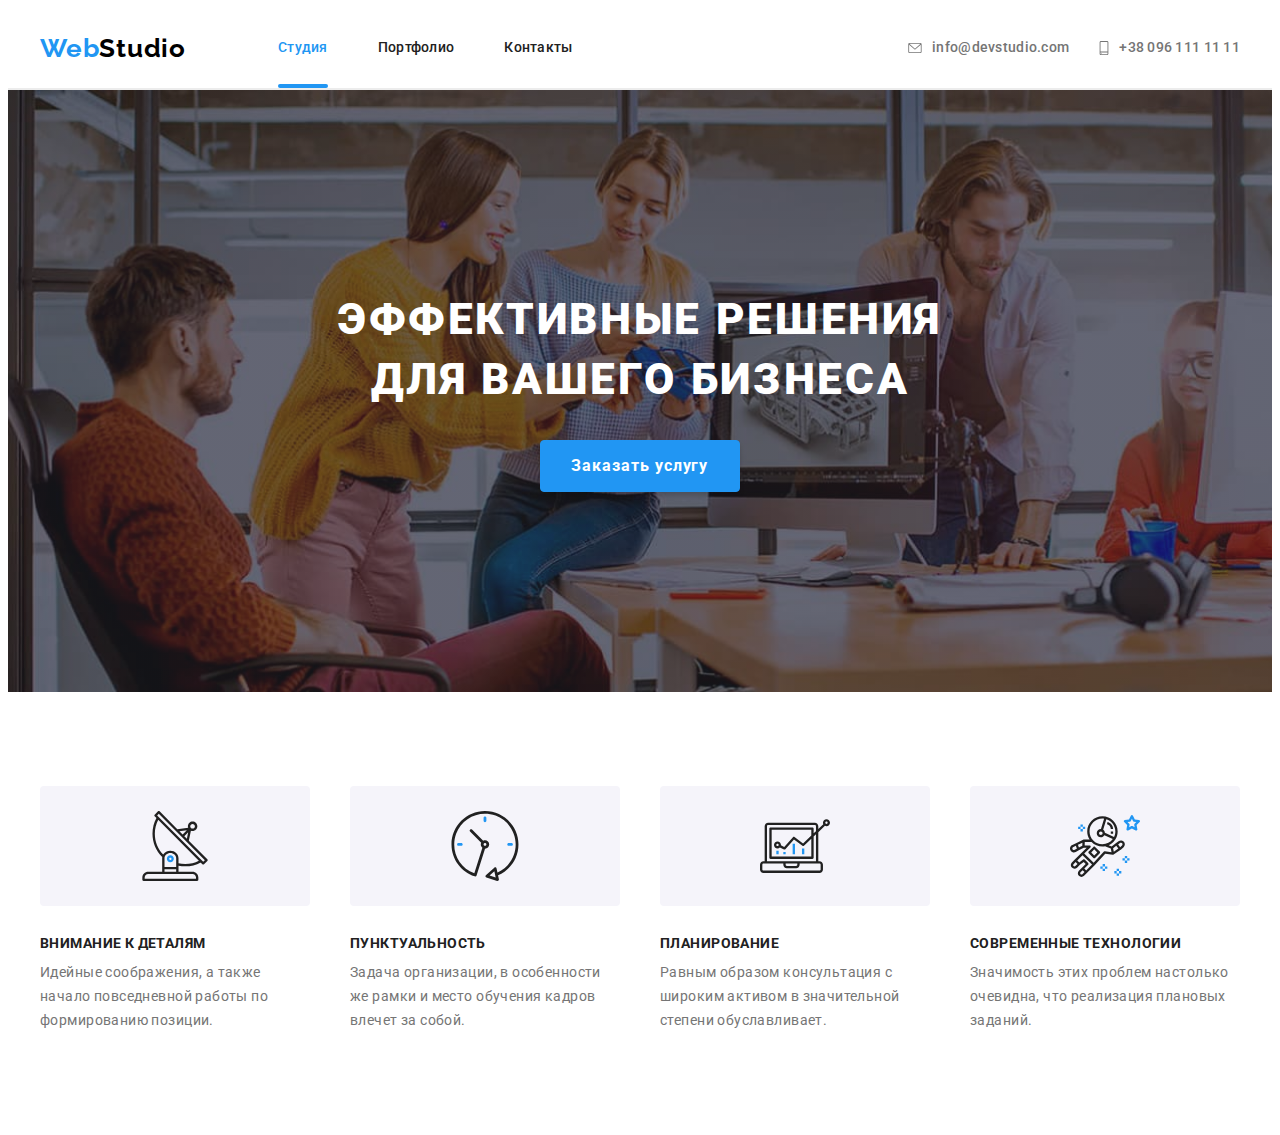
==== commit 4919b541: "hero adaptive" ====
--- a/index.html
+++ b/index.html
@@ -152,7 +152,7 @@
                 </div>
             </div>
         </section>
-        <!-- <section class=" qualities">
+        <section class=" qualities">
             <div class="container">
                 <h2 class="hidden">Качества</h2>
                 <ul class="container-qualities list">
@@ -205,7 +205,7 @@
                     </li>
                 </ul>
             </div>
-        </section> -->
+        </section>
         <!-- <section class="work">
             <div class="container">
                 <h2 class="section-title">Чем мы занимаемся</h2>
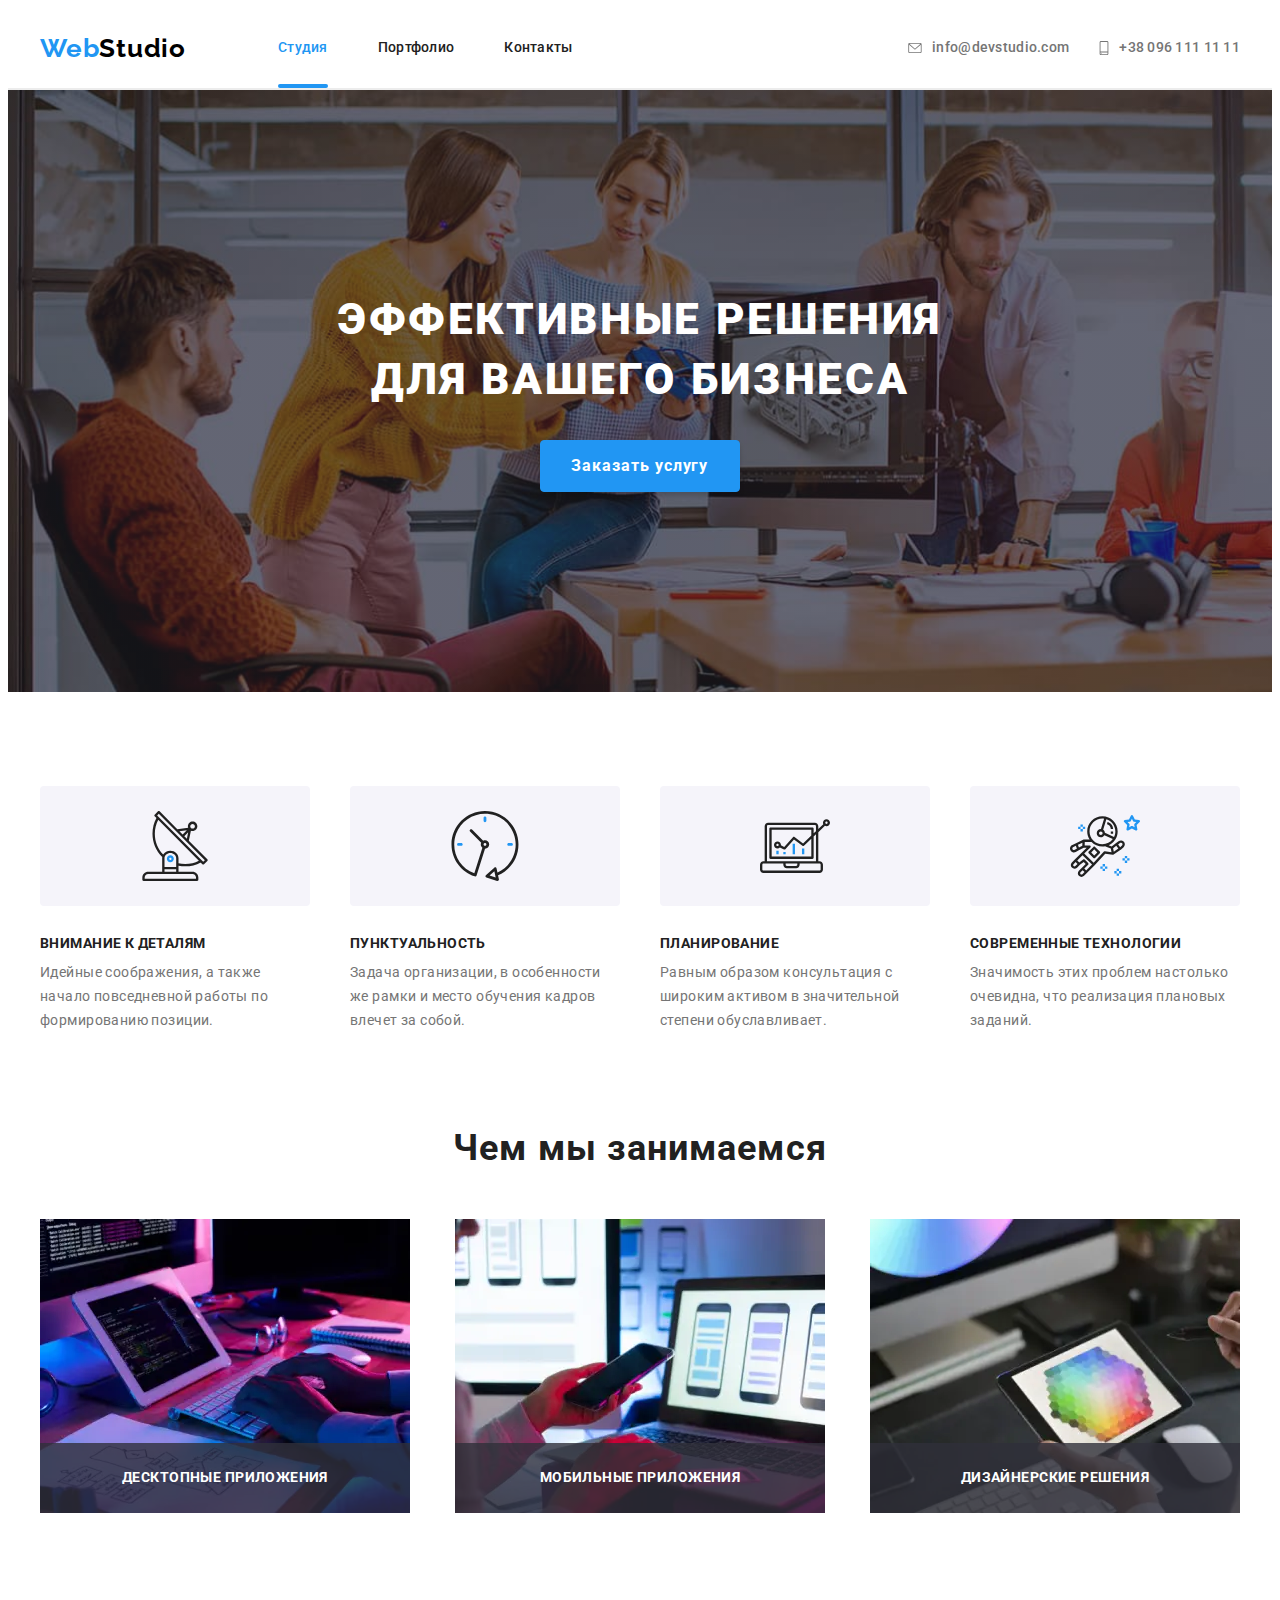
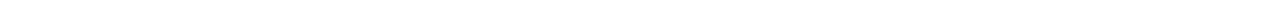
==== commit 1e6bd3c8: "work adaptive" ====
--- a/index.html
+++ b/index.html
@@ -206,31 +206,50 @@
                 </ul>
             </div>
         </section>
-        <!-- <section class="work">
+        <section class="work">
             <div class="container">
                 <h2 class="section-title">Чем мы занимаемся</h2>
                 <ul class="list work-list">
                     <li class="work-pic">
-                        <img src="./images/work-img1.jpg" alt="Разработка сайта" width="370" height="294">
+                        <picture>
+                            <source srcset="./images/work-img1-desktop.webp 1x, ./images/work-img1-desktop@2x.webp 2x"
+                                media="(min-width: 1200px)" type="image/webp" />
+                            <source srcset="./images/work-img1-desktop.jpg 1x, ./images/work-img1-desktop@2x.jpg 2x"
+                                media="(min-width: 1200px)" />
+                            <img src="./images/work-img1.jpg" alt="Разработка сайта" width="370" height="294">
+                        </picture>
                         <div class="work-background">
                             <h3 class="work-title">Десктопные приложения</h3>
                         </div>
                     </li>
                     <li class="work-pic">
-                        <img src="./images/work-img2.jpg" alt="Разработка мобильной версии" width="370" height="294">
+                        <picture>
+                            <source srcset="./images/work-img2-desktop.webp 1x, ./images/work-img2-desktop@2x.webp 2x"
+                                media="(min-width: 1200px)" type="image/webp" />
+                            <source srcset="./images/work-img2-desktop.jpg 1x, ./images/work-img2-desktop@2x.jpg 2x"
+                                media="(min-width: 1200px)" />
+                            <img src="./images/work-img2.jpg" alt="Разработка мобильной версии" width="370"
+                                height="294">
+                        </picture>
                         <div class="work-background">
                             <h3 class="work-title">Мобильные приложения</h3>
                         </div>
                     </li>
                     <li class="work-pic">
-                        <img src="./images/work-img3.jpg" alt="Подбор цветного вида" width="370" height="294">
+                        <picture>
+                            <source srcset="./images/work-img3-desktop.webp 1x, ./images/work-img3-desktop@2x.webp 2x"
+                                media="(min-width: 1200px)" type="image/webp" />
+                            <source srcset="./images/work-img3-desktop.jpg 1x, ./images/work-img3-desktop@2x.jpg 2x"
+                                media="(min-width: 1200px)" />
+                            <img src="./images/work-img3.jpg" alt="Подбор цветного вида" width="370" height="294">
+                        </picture>
                         <div class="work-background">
                             <h3 class="work-title">Дизайнерские решения</h3>
                         </div>
                     </li>
                 </ul>
             </div>
-        </section> -->
+        </section>
         <!-- <section class="team">
             <div class="container">
                 <h2 class="section-title">Наша команда</h2>
--- a/css/main.min.css
+++ b/css/main.min.css
@@ -1,2 +1,2 @@
-:root{--primary-font-family: Roboto, sans-serif;--primary-text-color: #212121;--secondary-text-color: #757575;--accent-color: #2196f3;--background-color: #f5f4fa}.hidden{position:absolute;width:1px;height:1px;margin:-1px;padding:0;overflow:hidden;border:0;clip:rect(0 0 0 0)}body{font-family:var(--primary-font-family);color:var(--primary-text-color)}h1,h2,h3,h4,h5,h6,p{margin-top:0;margin-bottom:0}ul,ol{margin-top:0;margin-bottom:0;padding-left:0}img{display:block}.list{list-style:none}.link{text-decoration:none}.container{padding-left:15px;padding-right:15px}@media screen and (min-width: 480px){.container{width:480px;margin-left:auto;margin-right:auto}}@media screen and (min-width: 768px){.container{width:768px}}@media screen and (min-width: 1200px){.container{width:1200px}}.modal-btn{font-family:inherit;font-weight:bold;font-size:16px;line-height:1.87;display:flex;align-items:center;text-align:center;letter-spacing:0.06em;color:#ffffff;background-color:var(--accent-color);margin-left:auto;margin-right:auto;border-radius:4px;min-width:200px;padding:10px 30px;border:1px solid var(--accent-color);cursor:pointer;box-shadow:0px 4px 4px rgba(0,0,0,0.15);transition:color 250ms cubic-bezier(0.4, 0, 0.2, 1)}.modal-btn:hover,.modal-btn:focus{background-color:#188ce8}.social-list{display:flex;justify-content:space-between}.social-list-link{display:flex;align-items:center;justify-content:center;width:44px;height:44px;border-radius:50%;transition:background-color 250ms cubic-bezier(0.4, 0, 0.2, 1)}.social-list-link:hover,.social-list-link:focus{background-color:var(--accent-color)}.social-list-icon{fill:#afb1b8;transition:fill 250ms cubic-bezier(0.4, 0, 0.2, 1)}.social-list-link:hover .social-list-icon,.social-list-link:focus .social-list-icon{fill:#ffffff}.main-title{font-weight:900;text-align:center;letter-spacing:0.06em;text-transform:uppercase;color:#ffffff;margin-bottom:30px}@media screen and (max-width: 1199px){.main-title{font-size:26px;line-height:1.62}}@media screen and (min-width: 1200px){.main-title{font-size:44px;line-height:1.36}}.section-title{font-weight:bold;font-size:36px;line-height:1.17;text-align:center;letter-spacing:0.03em;color:var(--primary-text-color);margin-bottom:50px}.logo{font-family:Raleway, sans-serif;font-weight:bold;font-size:24px;line-height:1.19;letter-spacing:0.03em;color:var(--accent-color);margin-right:88px}.logo-dark{color:#000000}.logo-light{color:#ffffff}@media screen and (min-width: 1200px){.logo{font-size:26px;margin-right:92px}}.backdrop{position:fixed;top:0;left:0;width:100%;height:100%;background:rgba(0,0,0,0.2);z-index:1;opacity:1;transition:opacity 250ms cubic-bezier(0.4, 0, 0.2, 1),visibility 250ms cubic-bezier(0.4, 0, 0.2, 1)}.backdrop.is-hidden{opacity:0;pointer-events:none;visibility:hidden}.modal{position:absolute;top:50%;left:50%;transform:translate(-50%, -50%) scale(1);background:#ffffff;box-shadow:0px 1px 3px rgba(0,0,0,0.12),0px 1px 1px rgba(0,0,0,0.14),0px 2px 1px rgba(0,0,0,0.2);border-radius:4px;transition:transform 250ms cubic-bezier(0.4, 0, 0.2, 1);padding:40px}.backdrop.is-hidden .modal{transform:translate(-50%, -50%) scale(0.9)}.exit-modal{position:absolute;top:8px;right:8px;display:flex;align-items:center;justify-content:center;width:30px;height:30px;border-radius:50%;background:#ffffff;border:1px solid rgba(0,0,0,0.1);box-sizing:border-box}.exit-modal:hover,.exit-modal:focus{fill:var(--accent-color)}.modal-title{font-weight:700;font-size:20px;text-align:center;letter-spacing:0.03em;color:var(--primary-text-color);margin-bottom:12px}.contact-form__field{display:block;margin-bottom:10px}.contact-form__label{font-weight:400;font-size:12px;line-height:1.17;letter-spacing:0.01em;color:var(--secondary-text-color)}.contact-form__input-wrapper{position:relative;display:block;margin-top:4px}.contact-form__input{width:100%;height:40px;padding-left:42px;border:1px solid rgba(33,33,33,0.2);border-radius:4px;transition:border-color 250ms cubic-bezier(0.4, 0, 0.2, 1)}.contact-form__input:focus{outline:none;border-color:var(--accent-color)}.contact-form__icon{position:absolute;top:50%;left:14px;transform:translateY(-50%);transition:fill 250ms cubic-bezier(0.4, 0, 0.2, 1)}.contact-form__input:focus+.contact-form__icon{fill:var(--accent-color)}.contact-form__message{width:100%;height:120px;margin-top:4px;padding:12px 16px;resize:none;border:1px solid rgba(33,33,33,0.2);border-radius:4px;transition:border-color 250ms cubic-bezier(0.4, 0, 0.2, 1)}.contact-form__message:focus{outline:none;border-color:var(--accent-color)}.contact-form__message::placeholder{color:rgba(117,117,117,0.5)}.contact-form__checkbox-wrapper{margin-bottom:20px}.contact-form__checkbox-label{display:flex;align-items:center;justify-content:center;font-weight:400;letter-spacing:0.03em;color:var(--secondary-text-color)}.contact-form__checkbox-label::before{content:'';display:inline-block;width:16px;height:15px;border:1px solid var(--primary-text-color);border-radius:2px;cursor:pointer;margin-right:9px}.contact-form__checkbox:checked+.contact-form__checkbox-label::before{background-image:url("../images/checkbox.svg");background-color:var(--accent-color);border-color:var(--accent-color)}.contact-form__checkbox:focus+.contact-form__checkbox-label::before{outline:1px solid var(--accent-color)}.policy-link{color:var(--accent-color)}.contact-form__submit-btn{display:block;margin:0 auto;font-size:16px;line-height:1.87;letter-spacing:0.06em;color:#ffffff;background-color:var(--accent-color);border-radius:4px;min-width:200px;padding:10px 30px;border:1px solid var(--accent-color);box-shadow:0px 4px 4px rgba(0,0,0,0.15);transition:background-color 250ms cubic-bezier(0.4, 0, 0.2, 1),color 250ms cubic-bezier(0.4, 0, 0.2, 1)}.contact-form__submit-btn:hover,.contact-form__submit-btn:focus{background-color:#188ce8}@media screen and (max-width: 1199px){.modal{width:450px;height:609px}.modal-title{line-height:1.5}.contact-form__checkbox-label{font-size:12px;line-height:1.17}}@media screen and (min-width: 1200px){.modal{width:528px;height:581px}.modal-title{line-height:1.15}.contact-form__checkbox-label{font-size:14px;line-height:1.71}}.header{border-bottom:2px solid #ececec;position:relative}.header-container{display:flex;align-items:center}@media screen and (max-width: 767px){.header-container{justify-content:space-between}.nav-list{display:none}.contact{display:none}.contact-tel{display:none}.mobile-menu{position:absolute;top:0;left:0;width:100%;height:100vh;background-color:#ffffff;overflow:auto;opacity:0;visibility:hidden;pointer-events:none;transition:opacity 250ms cubic-bezier(0.4, 0, 0.2, 1),visibility 250ms cubic-bezier(0.4, 0, 0.2, 1)}.mobile-menu.is-open{opacity:1;visibility:visible;pointer-events:auto}.mobile-menu-btn{background-color:transparent;border:none;padding:0;line-height:0;margin:10px 0px}.mobile-menu-btn__icon{fill:var(--primary-text-color)}.mobile-menu-btn__container{position:relative;padding:48px 40px;min-width:320px;height:100vh;display:flex;flex-direction:column;justify-content:space-between}.mobile-menu__close{position:absolute;top:10px;right:15px;display:flex;align-items:center;justify-content:center;width:40px;height:40px;background:transparent;border:none;padding:0;line-height:0;transition:fill 250ms cubic-bezier(0.4, 0, 0.2, 1)}.mobile-menu__close:hover,.mobile-menu__close:focus{fill:var(--accent-color)}.nav-list__link{display:block;font-weight:500;font-size:40px;line-height:1.17;letter-spacing:0.02em;color:inherit;transition:color 250ms cubic-bezier(0.4, 0, 0.2, 1)}.nav-list__link:hover,.nav-list__link:focus{color:var(--accent-color)}.nav-list__item:not(:last-child){margin-bottom:32px}.current{color:var(--accent-color)}.cont-list{margin-top:auto}.tel{display:block;font-weight:500;font-size:34px;line-height:1.17;letter-spacing:0.02em;color:var(--accent-color);margin-top:auto}.mail{display:block;font-weight:500;font-size:24px;line-height:1.17;letter-spacing:0.02em;color:var(--secondary-text-color);margin-top:32px}.mob-social-list{display:flex;margin-top:64px}.mob-social-list__item:not(:last-child){border-right:1px solid rgba(33,33,33,0.2);padding-right:10px}.mob-social-list__item:not(:first-child){padding-left:10px}.mob-social-list__link{font-weight:500;font-size:18px;line-height:1.22;letter-spacing:0.02em;color:var(--accent-color)}}@media screen and (min-width: 768px){.mobile-menu-btn{display:none}.mobile-menu{display:none}.nav-list{display:flex;align-items:center}.nav-list__item:not(:last-child){margin-right:50px}.nav-list__link{display:block;padding-top:32px;padding-bottom:32px;font-weight:500;font-size:14px;line-height:1.14;letter-spacing:0.02em;color:inherit;transition:color 250ms cubic-bezier(0.4, 0, 0.2, 1)}.nav-list__link:hover,.nav-list__link:focus{color:var(--accent-color)}.current{color:var(--accent-color);position:relative}.current::after{content:'';position:absolute;left:0;bottom:0;width:100%;height:4px;background-color:var(--accent-color);border-radius:2px}.contact{margin-left:84px}.contact-link{margin-bottom:10px}.contact-icon{margin-right:8px;fill:var(--secondary-text-color)}.contact-link,.contact-tel{display:flex;align-items:center;font-weight:500;font-size:12px;line-height:1.16;letter-spacing:0.02em;color:var(--secondary-text-color);transition:color 250ms cubic-bezier(0.4, 0, 0.2, 1)}.contact-link:hover,.contact-link:focus,.contact-tel:hover,.contact-tel:focus{color:var(--accent-color)}.contact-link:hover .contact-icon,.contact-link:focus .contact-icon,.contact-tel:hover .contact-icon,.contact-tel:focus .contact-icon{fill:var(--accent-color)}}@media screen and (min-width: 1200px){.contact{margin-left:auto;display:flex}.contact-link{margin-right:30px;margin-bottom:0px}.contact-icon{margin-right:10px}.contact-link,.contact-tel{font-size:14px;line-height:1.14}}.hero{background-size:cover;background-color:#c4c4c4}@media screen and (max-width: 767px){.hero{background-image:linear-gradient(rgba(47,48,58,0.4), rgba(47,48,58,0.4)),url(../images/hero-bgr-mobile.jpg);padding:118px 0}}@media screen and (max-width: 767px) and (min-device-pixel-ratio: 2), screen and (max-width: 767px) and (min-resolution: 192dpi), screen and (max-width: 767px) and (min-resolution: 2dppx){.hero{background-image:linear-gradient(rgba(47,48,58,0.4), rgba(47,48,58,0.4)),url("../images/hero-bgr-mobile@2x.jpg")}}@media screen and (min-width: 768px){.hero{background-image:linear-gradient(rgba(47,48,58,0.4), rgba(47,48,58,0.4)),url(../images/hero-bgr-tablet.jpg);padding:118px 0}}@media screen and (min-width: 768px) and (min-device-pixel-ratio: 2), screen and (min-width: 768px) and (min-resolution: 192dpi), screen and (min-width: 768px) and (min-resolution: 2dppx){.hero{background-image:linear-gradient(rgba(47,48,58,0.4), rgba(47,48,58,0.4)),url("../images/hero-bgr-tablet@2x.jpg")}}@media screen and (min-width: 1200px){.hero{background-image:linear-gradient(rgba(47,48,58,0.4), rgba(47,48,58,0.4)),url(../images/hero-bgr-desktop.jpg);padding:200px 0}}@media screen and (min-width: 1200px) and (min-device-pixel-ratio: 2), screen and (min-width: 1200px) and (min-resolution: 192dpi), screen and (min-width: 1200px) and (min-resolution: 2dppx){.hero{background-image:linear-gradient(rgba(47,48,58,0.4), rgba(47,48,58,0.4)),url("../images/hero-bgr-desktop@2x.jpg")}}.qualities{padding-top:94px;padding-bottom:94px}.qualities-list{max-width:270px}.container-qualities{display:flex;justify-content:space-between}.qualities-pic{display:flex;justify-content:center;align-items:center;width:270px;height:120px;background-color:var(--background-color);border-radius:4px;margin-bottom:30px}.qualities-title{font-weight:bold;font-size:14px;line-height:1.14;letter-spacing:0.03em;text-transform:uppercase;color:var(--primary-text-color);margin-bottom:10px}.qualities-description{font-size:14px;line-height:1.71;letter-spacing:0.03em;color:var(--secondary-text-color)}.work{padding-bottom:94px}.work-list{display:flex;justify-content:space-between}.work-pic{position:relative}.work-background{display:flex;justify-content:center;align-items:center;position:absolute;left:0;bottom:0;width:370px;height:70px;background:rgba(47,48,58,0.8)}.work-title{font-weight:bold;font-size:14px;line-height:1.14;letter-spacing:0.03em;text-transform:uppercase;color:#ffffff}.team{background-color:var(--background-color);padding-top:94px;padding-bottom:94px}.employees{display:flex;flex-wrap:wrap;margin-left:-30px;margin-top:-30px}.employees-card{flex-basis:calc((100% - 120px) / 4);margin-left:30px;margin-top:30px;box-shadow:0px 1px 3px rgba(0,0,0,0.12),0px 1px 1px rgba(0,0,0,0.14),0px 2px 1px rgba(0,0,0,0.2);border-radius:0px 0px 4px 4px}.employees-content-wrapper{background-color:#ffffff;border:1px solid #ffffff;border-top:none;border-radius:4px;padding-top:30px;padding-bottom:30px;padding-left:32px;padding-right:32px}.employees-name{font-weight:500;font-size:16px;line-height:1.19;text-align:center;letter-spacing:0.03em;color:var(--primary-text-color);margin-bottom:10px}.employees-position{font-size:16px;line-height:1.19;text-align:center;letter-spacing:0.03em;color:var(--secondary-text-color);margin-bottom:16px}.clients{padding-top:94px;padding-bottom:94px}.clients-list{display:flex;margin-top:50px;justify-content:space-between}.clients-list-link{display:flex;width:170px;height:92px;border:1px solid #afb1b8;box-sizing:border-box;border-radius:4px;justify-content:center;align-items:center;cursor:pointer;transition:border 250ms cubic-bezier(0.4, 0, 0.2, 1)}.clients-list-link:hover,.clients-list-link:focus{border:1px solid var(--accent-color)}.clients-list-icon{fill:#afb1b8;transition:fill 250ms cubic-bezier(0.4, 0, 0.2, 1)}.clients-list-link:hover .clients-list-icon,.clients-list-link:focus .clients-list-icon{fill:var(--accent-color)}.footer{background-color:#2f303a;padding-top:60px;padding-bottom:60px}.column-footer{display:flex;align-items:baseline}.address-footer{margin-top:20px;margin-bottom:9px}.address{font-style:normal;font-weight:normal;font-size:14px;line-height:1.71;letter-spacing:0.03em;color:#ffffff;margin-bottom:9px}.contacts-footer{margin-bottom:9px}.contacts{font-style:normal;font-weight:normal;font-size:14px;line-height:1.71;letter-spacing:0.03em;color:rgba(255,255,255,0.6);margin-bottom:9px}.call{margin-left:70px}.call-title{font-weight:bold;font-size:14px;line-height:1.14;letter-spacing:0.03em;text-transform:uppercase;color:#ffffff;margin-bottom:20px}.social-footer{display:flex;justify-content:space-between}.social-footer-item{margin-right:10px}.social-footer-item:last-child{margin-right:0}.social-footer-link{display:flex;align-items:center;justify-content:center;width:44px;height:44px;border-radius:50%;background:rgba(255,255,255,0.1);transition:background-color 250ms cubic-bezier(0.4, 0, 0.2, 1)}.social-footer-link:hover,.social-footer-link:focus{background-color:var(--accent-color)}.social-footer-icon{fill:#ffffff}.mailing{margin-left:93px}.mailing-form{display:flex;width:100%;height:50px}.mailing-input{width:358px;height:50px;padding-left:16px;margin-right:12px;border:1px solid rgba(255,255,255,0.3);box-sizing:border-box;filter:drop-shadow(0px 4px 4px rgba(0,0,0,0.15));border-radius:4px;background-color:#2f303a;font-size:16px;line-height:1.25;display:flex;align-items:center;letter-spacing:0.03em;color:#ffffff}.mailing-btn-icon{margin-left:10px;fill:#ffffff}
+:root{--primary-font-family: Roboto, sans-serif;--primary-text-color: #212121;--secondary-text-color: #757575;--accent-color: #2196f3;--background-color: #f5f4fa}.hidden{position:absolute;width:1px;height:1px;margin:-1px;padding:0;overflow:hidden;border:0;clip:rect(0 0 0 0)}body{font-family:var(--primary-font-family);color:var(--primary-text-color)}h1,h2,h3,h4,h5,h6,p{margin-top:0;margin-bottom:0}ul,ol{margin-top:0;margin-bottom:0;padding-left:0}img{display:block}.list{list-style:none}.link{text-decoration:none}.container{padding-left:15px;padding-right:15px}@media screen and (min-width: 480px){.container{width:480px;margin-left:auto;margin-right:auto}}@media screen and (min-width: 768px){.container{width:768px}}@media screen and (min-width: 1200px){.container{width:1200px}}.modal-btn{font-family:inherit;font-weight:bold;font-size:16px;line-height:1.87;display:flex;align-items:center;text-align:center;letter-spacing:0.06em;color:#ffffff;background-color:var(--accent-color);margin-left:auto;margin-right:auto;border-radius:4px;min-width:200px;padding:10px 30px;border:1px solid var(--accent-color);cursor:pointer;box-shadow:0px 4px 4px rgba(0,0,0,0.15);transition:color 250ms cubic-bezier(0.4, 0, 0.2, 1)}.modal-btn:hover,.modal-btn:focus{background-color:#188ce8}.social-list{display:flex;justify-content:space-between}.social-list-link{display:flex;align-items:center;justify-content:center;width:44px;height:44px;border-radius:50%;transition:background-color 250ms cubic-bezier(0.4, 0, 0.2, 1)}.social-list-link:hover,.social-list-link:focus{background-color:var(--accent-color)}.social-list-icon{fill:#afb1b8;transition:fill 250ms cubic-bezier(0.4, 0, 0.2, 1)}.social-list-link:hover .social-list-icon,.social-list-link:focus .social-list-icon{fill:#ffffff}.main-title{font-weight:900;text-align:center;letter-spacing:0.06em;text-transform:uppercase;color:#ffffff;margin-bottom:30px}@media screen and (max-width: 1199px){.main-title{font-size:26px;line-height:1.62}}@media screen and (min-width: 1200px){.main-title{font-size:44px;line-height:1.36}}.section-title{font-weight:bold;font-size:36px;line-height:1.17;text-align:center;letter-spacing:0.03em;color:var(--primary-text-color);margin-bottom:50px}.logo{font-family:Raleway, sans-serif;font-weight:bold;font-size:24px;line-height:1.19;letter-spacing:0.03em;color:var(--accent-color);margin-right:88px}.logo-dark{color:#000000}.logo-light{color:#ffffff}@media screen and (min-width: 1200px){.logo{font-size:26px;margin-right:92px}}.backdrop{position:fixed;top:0;left:0;width:100%;height:100%;background:rgba(0,0,0,0.2);z-index:1;opacity:1;transition:opacity 250ms cubic-bezier(0.4, 0, 0.2, 1),visibility 250ms cubic-bezier(0.4, 0, 0.2, 1)}.backdrop.is-hidden{opacity:0;pointer-events:none;visibility:hidden}.modal{position:absolute;top:50%;left:50%;transform:translate(-50%, -50%) scale(1);background:#ffffff;box-shadow:0px 1px 3px rgba(0,0,0,0.12),0px 1px 1px rgba(0,0,0,0.14),0px 2px 1px rgba(0,0,0,0.2);border-radius:4px;transition:transform 250ms cubic-bezier(0.4, 0, 0.2, 1);padding:40px}.backdrop.is-hidden .modal{transform:translate(-50%, -50%) scale(0.9)}.exit-modal{position:absolute;top:8px;right:8px;display:flex;align-items:center;justify-content:center;width:30px;height:30px;border-radius:50%;background:#ffffff;border:1px solid rgba(0,0,0,0.1);box-sizing:border-box}.exit-modal:hover,.exit-modal:focus{fill:var(--accent-color)}.modal-title{font-weight:700;font-size:20px;text-align:center;letter-spacing:0.03em;color:var(--primary-text-color);margin-bottom:12px}.contact-form__field{display:block;margin-bottom:10px}.contact-form__label{font-weight:400;font-size:12px;line-height:1.17;letter-spacing:0.01em;color:var(--secondary-text-color)}.contact-form__input-wrapper{position:relative;display:block;margin-top:4px}.contact-form__input{width:100%;height:40px;padding-left:42px;border:1px solid rgba(33,33,33,0.2);border-radius:4px;transition:border-color 250ms cubic-bezier(0.4, 0, 0.2, 1)}.contact-form__input:focus{outline:none;border-color:var(--accent-color)}.contact-form__icon{position:absolute;top:50%;left:14px;transform:translateY(-50%);transition:fill 250ms cubic-bezier(0.4, 0, 0.2, 1)}.contact-form__input:focus+.contact-form__icon{fill:var(--accent-color)}.contact-form__message{width:100%;height:120px;margin-top:4px;padding:12px 16px;resize:none;border:1px solid rgba(33,33,33,0.2);border-radius:4px;transition:border-color 250ms cubic-bezier(0.4, 0, 0.2, 1)}.contact-form__message:focus{outline:none;border-color:var(--accent-color)}.contact-form__message::placeholder{color:rgba(117,117,117,0.5)}.contact-form__checkbox-wrapper{margin-bottom:20px}.contact-form__checkbox-label{display:flex;align-items:center;justify-content:center;font-weight:400;letter-spacing:0.03em;color:var(--secondary-text-color)}.contact-form__checkbox-label::before{content:'';display:inline-block;width:16px;height:15px;border:1px solid var(--primary-text-color);border-radius:2px;cursor:pointer;margin-right:9px}.contact-form__checkbox:checked+.contact-form__checkbox-label::before{background-image:url("../images/checkbox.svg");background-color:var(--accent-color);border-color:var(--accent-color)}.contact-form__checkbox:focus+.contact-form__checkbox-label::before{outline:1px solid var(--accent-color)}.policy-link{color:var(--accent-color)}.contact-form__submit-btn{display:block;margin:0 auto;font-size:16px;line-height:1.87;letter-spacing:0.06em;color:#ffffff;background-color:var(--accent-color);border-radius:4px;min-width:200px;padding:10px 30px;border:1px solid var(--accent-color);box-shadow:0px 4px 4px rgba(0,0,0,0.15);transition:background-color 250ms cubic-bezier(0.4, 0, 0.2, 1),color 250ms cubic-bezier(0.4, 0, 0.2, 1)}.contact-form__submit-btn:hover,.contact-form__submit-btn:focus{background-color:#188ce8}@media screen and (max-width: 1199px){.modal{width:450px;height:609px}.modal-title{line-height:1.5}.contact-form__checkbox-label{font-size:12px;line-height:1.17}}@media screen and (min-width: 1200px){.modal{width:528px;height:581px}.modal-title{line-height:1.15}.contact-form__checkbox-label{font-size:14px;line-height:1.71}}.header{border-bottom:2px solid #ececec;position:relative}.header-container{display:flex;align-items:center}@media screen and (max-width: 767px){.header-container{justify-content:space-between}.nav-list{display:none}.contact{display:none}.contact-tel{display:none}.mobile-menu{position:absolute;top:0;left:0;width:100%;height:100vh;background-color:#ffffff;overflow:auto;opacity:0;visibility:hidden;pointer-events:none;transition:opacity 250ms cubic-bezier(0.4, 0, 0.2, 1),visibility 250ms cubic-bezier(0.4, 0, 0.2, 1)}.mobile-menu.is-open{opacity:1;visibility:visible;pointer-events:auto}.mobile-menu-btn{background-color:transparent;border:none;padding:0;line-height:0;margin:10px 0px}.mobile-menu-btn__icon{fill:var(--primary-text-color)}.mobile-menu-btn__container{position:relative;padding:48px 40px;min-width:320px;height:100vh;display:flex;flex-direction:column;justify-content:space-between}.mobile-menu__close{position:absolute;top:10px;right:15px;display:flex;align-items:center;justify-content:center;width:40px;height:40px;background:transparent;border:none;padding:0;line-height:0;transition:fill 250ms cubic-bezier(0.4, 0, 0.2, 1)}.mobile-menu__close:hover,.mobile-menu__close:focus{fill:var(--accent-color)}.nav-list__link{display:block;font-weight:500;font-size:40px;line-height:1.17;letter-spacing:0.02em;color:inherit;transition:color 250ms cubic-bezier(0.4, 0, 0.2, 1)}.nav-list__link:hover,.nav-list__link:focus{color:var(--accent-color)}.nav-list__item:not(:last-child){margin-bottom:32px}.current{color:var(--accent-color)}.cont-list{margin-top:auto}.tel{display:block;font-weight:500;font-size:34px;line-height:1.17;letter-spacing:0.02em;color:var(--accent-color);margin-top:auto}.mail{display:block;font-weight:500;font-size:24px;line-height:1.17;letter-spacing:0.02em;color:var(--secondary-text-color);margin-top:32px}.mob-social-list{display:flex;margin-top:64px}.mob-social-list__item:not(:last-child){border-right:1px solid rgba(33,33,33,0.2);padding-right:10px}.mob-social-list__item:not(:first-child){padding-left:10px}.mob-social-list__link{font-weight:500;font-size:18px;line-height:1.22;letter-spacing:0.02em;color:var(--accent-color)}}@media screen and (min-width: 768px){.mobile-menu-btn{display:none}.mobile-menu{display:none}.nav-list{display:flex;align-items:center}.nav-list__item:not(:last-child){margin-right:50px}.nav-list__link{display:block;padding-top:32px;padding-bottom:32px;font-weight:500;font-size:14px;line-height:1.14;letter-spacing:0.02em;color:inherit;transition:color 250ms cubic-bezier(0.4, 0, 0.2, 1)}.nav-list__link:hover,.nav-list__link:focus{color:var(--accent-color)}.current{color:var(--accent-color);position:relative}.current::after{content:'';position:absolute;left:0;bottom:0;width:100%;height:4px;background-color:var(--accent-color);border-radius:2px}.contact{margin-left:84px}.contact-link{margin-bottom:10px}.contact-icon{margin-right:8px;fill:var(--secondary-text-color)}.contact-link,.contact-tel{display:flex;align-items:center;font-weight:500;font-size:12px;line-height:1.16;letter-spacing:0.02em;color:var(--secondary-text-color);transition:color 250ms cubic-bezier(0.4, 0, 0.2, 1)}.contact-link:hover,.contact-link:focus,.contact-tel:hover,.contact-tel:focus{color:var(--accent-color)}.contact-link:hover .contact-icon,.contact-link:focus .contact-icon,.contact-tel:hover .contact-icon,.contact-tel:focus .contact-icon{fill:var(--accent-color)}}@media screen and (min-width: 1200px){.contact{margin-left:auto;display:flex}.contact-link{margin-right:30px;margin-bottom:0px}.contact-icon{margin-right:10px}.contact-link,.contact-tel{font-size:14px;line-height:1.14}}.hero{background-size:cover;background-color:#c4c4c4}@media screen and (max-width: 767px){.hero{background-image:linear-gradient(rgba(47,48,58,0.4), rgba(47,48,58,0.4)),url(../images/hero-bgr-mobile.jpg);padding:118px 0}}@media screen and (max-width: 767px) and (min-device-pixel-ratio: 2), screen and (max-width: 767px) and (min-resolution: 192dpi), screen and (max-width: 767px) and (min-resolution: 2dppx){.hero{background-image:linear-gradient(rgba(47,48,58,0.4), rgba(47,48,58,0.4)),url("../images/hero-bgr-mobile@2x.jpg")}}@media screen and (min-width: 768px){.hero{background-image:linear-gradient(rgba(47,48,58,0.4), rgba(47,48,58,0.4)),url(../images/hero-bgr-tablet.jpg);padding:118px 0}}@media screen and (min-width: 768px) and (min-device-pixel-ratio: 2), screen and (min-width: 768px) and (min-resolution: 192dpi), screen and (min-width: 768px) and (min-resolution: 2dppx){.hero{background-image:linear-gradient(rgba(47,48,58,0.4), rgba(47,48,58,0.4)),url("../images/hero-bgr-tablet@2x.jpg")}}@media screen and (min-width: 1200px){.hero{background-image:linear-gradient(rgba(47,48,58,0.4), rgba(47,48,58,0.4)),url(../images/hero-bgr-desktop.jpg);padding:200px 0}}@media screen and (min-width: 1200px) and (min-device-pixel-ratio: 2), screen and (min-width: 1200px) and (min-resolution: 192dpi), screen and (min-width: 1200px) and (min-resolution: 2dppx){.hero{background-image:linear-gradient(rgba(47,48,58,0.4), rgba(47,48,58,0.4)),url("../images/hero-bgr-desktop@2x.jpg")}}.qualities{padding-top:94px;padding-bottom:94px}.qualities-list{max-width:270px}.container-qualities{display:flex;justify-content:space-between}.qualities-pic{display:flex;justify-content:center;align-items:center;width:270px;height:120px;background-color:var(--background-color);border-radius:4px;margin-bottom:30px}.qualities-title{font-weight:bold;font-size:14px;line-height:1.14;letter-spacing:0.03em;text-transform:uppercase;color:var(--primary-text-color);margin-bottom:10px}.qualities-description{font-size:14px;line-height:1.71;letter-spacing:0.03em;color:var(--secondary-text-color)}.work{padding-bottom:94px}.work-list{display:flex;justify-content:space-between}.work-pic{position:relative}.work-background{display:flex;justify-content:center;align-items:center;position:absolute;left:0;bottom:0;width:370px;height:70px;background:rgba(47,48,58,0.8)}.work-title{font-weight:bold;font-size:14px;line-height:1.14;letter-spacing:0.03em;text-transform:uppercase;color:#ffffff}@media screen and (max-width: 1199px){.work{display:none}}.team{background-color:var(--background-color);padding-top:94px;padding-bottom:94px}.employees{display:flex;flex-wrap:wrap;margin-left:-30px;margin-top:-30px}.employees-card{flex-basis:calc((100% - 120px) / 4);margin-left:30px;margin-top:30px;box-shadow:0px 1px 3px rgba(0,0,0,0.12),0px 1px 1px rgba(0,0,0,0.14),0px 2px 1px rgba(0,0,0,0.2);border-radius:0px 0px 4px 4px}.employees-content-wrapper{background-color:#ffffff;border:1px solid #ffffff;border-top:none;border-radius:4px;padding-top:30px;padding-bottom:30px;padding-left:32px;padding-right:32px}.employees-name{font-weight:500;font-size:16px;line-height:1.19;text-align:center;letter-spacing:0.03em;color:var(--primary-text-color);margin-bottom:10px}.employees-position{font-size:16px;line-height:1.19;text-align:center;letter-spacing:0.03em;color:var(--secondary-text-color);margin-bottom:16px}.clients{padding-top:94px;padding-bottom:94px}.clients-list{display:flex;margin-top:50px;justify-content:space-between}.clients-list-link{display:flex;width:170px;height:92px;border:1px solid #afb1b8;box-sizing:border-box;border-radius:4px;justify-content:center;align-items:center;cursor:pointer;transition:border 250ms cubic-bezier(0.4, 0, 0.2, 1)}.clients-list-link:hover,.clients-list-link:focus{border:1px solid var(--accent-color)}.clients-list-icon{fill:#afb1b8;transition:fill 250ms cubic-bezier(0.4, 0, 0.2, 1)}.clients-list-link:hover .clients-list-icon,.clients-list-link:focus .clients-list-icon{fill:var(--accent-color)}.footer{background-color:#2f303a;padding-top:60px;padding-bottom:60px}.column-footer{display:flex;align-items:baseline}.address-footer{margin-top:20px;margin-bottom:9px}.address{font-style:normal;font-weight:normal;font-size:14px;line-height:1.71;letter-spacing:0.03em;color:#ffffff;margin-bottom:9px}.contacts-footer{margin-bottom:9px}.contacts{font-style:normal;font-weight:normal;font-size:14px;line-height:1.71;letter-spacing:0.03em;color:rgba(255,255,255,0.6);margin-bottom:9px}.call{margin-left:70px}.call-title{font-weight:bold;font-size:14px;line-height:1.14;letter-spacing:0.03em;text-transform:uppercase;color:#ffffff;margin-bottom:20px}.social-footer{display:flex;justify-content:space-between}.social-footer-item{margin-right:10px}.social-footer-item:last-child{margin-right:0}.social-footer-link{display:flex;align-items:center;justify-content:center;width:44px;height:44px;border-radius:50%;background:rgba(255,255,255,0.1);transition:background-color 250ms cubic-bezier(0.4, 0, 0.2, 1)}.social-footer-link:hover,.social-footer-link:focus{background-color:var(--accent-color)}.social-footer-icon{fill:#ffffff}.mailing{margin-left:93px}.mailing-form{display:flex;width:100%;height:50px}.mailing-input{width:358px;height:50px;padding-left:16px;margin-right:12px;border:1px solid rgba(255,255,255,0.3);box-sizing:border-box;filter:drop-shadow(0px 4px 4px rgba(0,0,0,0.15));border-radius:4px;background-color:#2f303a;font-size:16px;line-height:1.25;display:flex;align-items:center;letter-spacing:0.03em;color:#ffffff}.mailing-btn-icon{margin-left:10px;fill:#ffffff}
 /*# sourceMappingURL=main.min.css.map */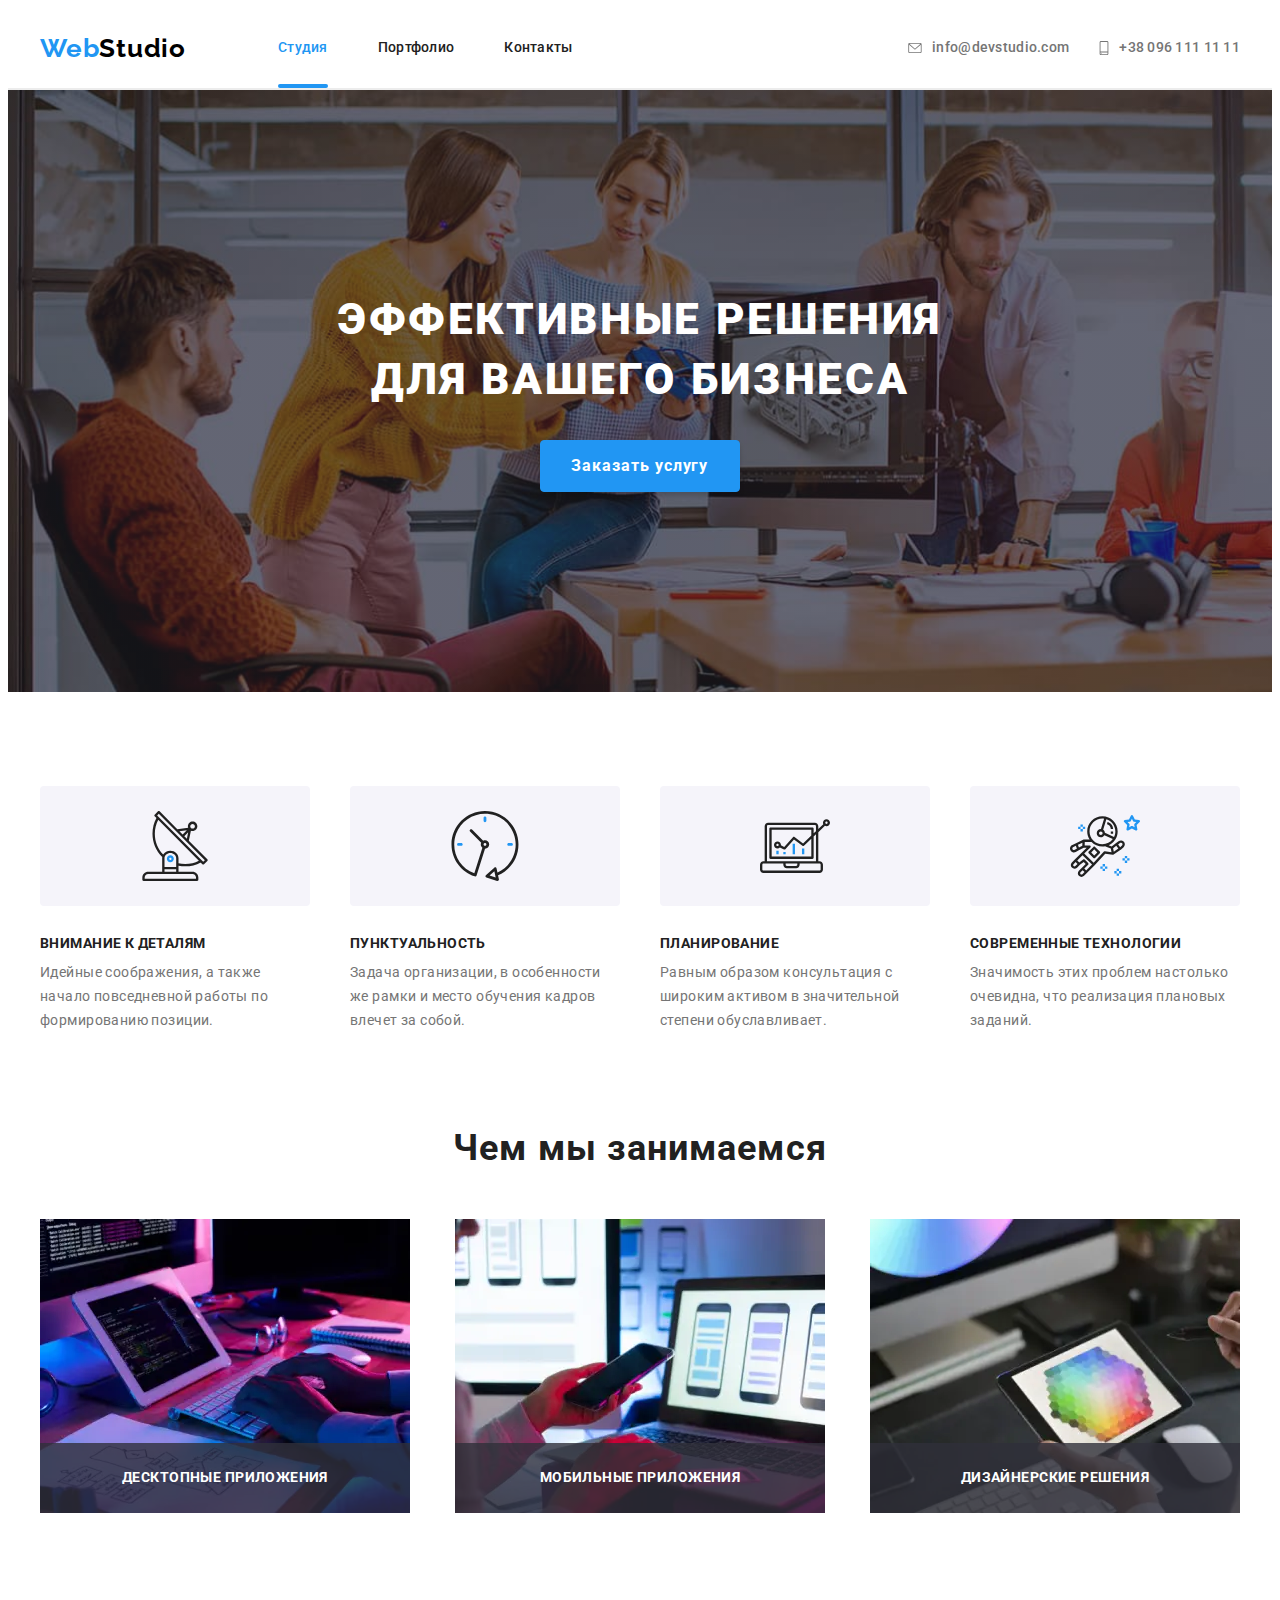
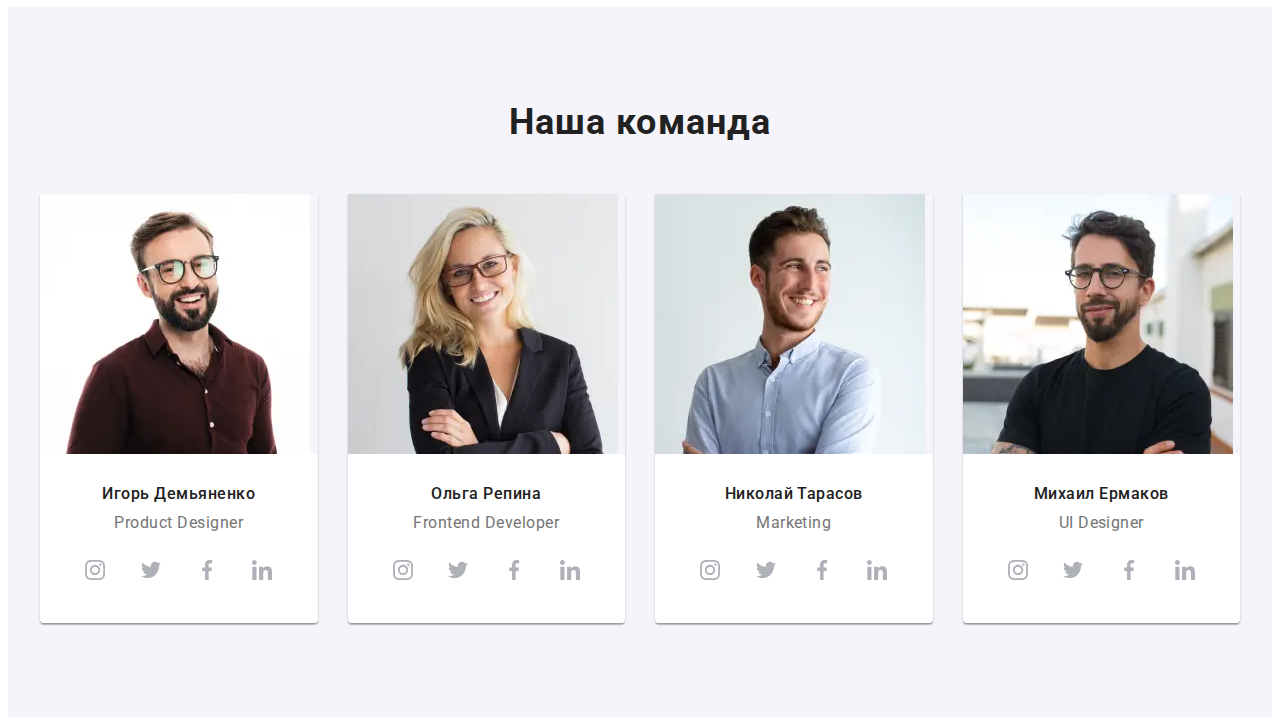
==== commit bad0bc61: "team adaptive" ====
--- a/index.html
+++ b/index.html
@@ -250,12 +250,28 @@
                 </ul>
             </div>
         </section>
-        <!-- <section class="team">
+        <section class="team">
             <div class="container">
                 <h2 class="section-title">Наша команда</h2>
                 <ul class="list employees">
                     <li class="employees-card">
-                        <img src="./images/team-img1.jpg" alt="Игорь Демьяненко" width="270" height="260">
+                        <picture>
+                            <source srcset="./images/team-img1-desktop.webp 1x, ./images/team-img1-desktop@2x.webp 2x"
+                                media="(min-width: 1200px)" type="image/webp" />
+                            <source srcset="./images/team-img1-desktop.jpg 1x, ./images/team-img1-desktop@2x.jpg 2x"
+                                media="(min-width: 1200px)" />
+
+                            <source srcset="./images/team-img1-tablet.webp 1x, ./images/team-img1-tablet@2x.webp 2x"
+                                media="(min-width: 768px)" type="image/webp" />
+                            <source srcset="./images/team-img1-tablet.jpg 1x, ./images/team-img1-tablet@2x.jpg 2x"
+                                media="(min-width: 768px)" />
+
+                            <source srcset="./images/team-img1-mobile.webp 1x, ./images/team-img1-mobile@2x.webp 2x"
+                                media="(max-width: 767px)" type="image/webp" />
+                            <source srcset="./images/team-img1-mobile.jpg 1x, ./images/team-img1-mobile@2x.jpg 2x"
+                                media="(max-width: 767px)" />
+                            <img src="./images/team-img1.jpg" alt="Игорь Демьяненко">
+                        </picture>
                         <div class="employees-content-wrapper">
                             <h3 class="employees-name">Игорь Демьяненко</h3>
                             <p class="employees-position" lang="en">Product Designer</p>
@@ -292,7 +308,23 @@
                         </div>
                     </li>
                     <li class="employees-card">
-                        <img src="./images/team-img2.jpg" alt="Ольга Репина" width="270" height="260">
+                        <picture>
+                            <source srcset="./images/team-img2-desktop.webp 1x, ./images/team-img2-desktop@2x.webp 2x"
+                                media="(min-width: 1200px)" type="image/webp" />
+                            <source srcset="./images/team-img2-desktop.jpg 1x, ./images/team-img2-desktop@2x.jpg 2x"
+                                media="(min-width: 1200px)" />
+
+                            <source srcset="./images/team-img2-tablet.webp 1x, ./images/team-img2-tablet@2x.webp 2x"
+                                media="(min-width: 768px)" type="image/webp" />
+                            <source srcset="./images/team-img2-tablet.jpg 1x, ./images/team-img2-tablet@2x.jpg 2x"
+                                media="(min-width: 768px)" />
+
+                            <source srcset="./images/team-img2-mobile.webp 1x, ./images/team-img2-mobile@2x.webp 2x"
+                                media="(max-width: 767px)" type="image/webp" />
+                            <source srcset="./images/team-img2-mobile.jpg 1x, ./images/team-img2-mobile@2x.jpg 2x"
+                                media="(max-width: 767px)" />
+                            <img src="./images/team-img2.jpg" alt="Ольга Репина">
+                        </picture>
                         <div class="employees-content-wrapper">
                             <h3 class="employees-name">Ольга Репина</h3>
                             <p class="employees-position" lang="en">Frontend Developer</p>
@@ -329,7 +361,23 @@
                         </div>
                     </li>
                     <li class="employees-card">
-                        <img src="./images/team-img3.jpg" alt="Николай Тарасов" width="270" height="260">
+                        <picture>
+                            <source srcset="./images/team-img3-desktop.webp 1x, ./images/team-img3-desktop@2x.webp 2x"
+                                media="(min-width: 1200px)" type="image/webp" />
+                            <source srcset="./images/team-img3-desktop.jpg 1x, ./images/team-img3-desktop@2x.jpg 2x"
+                                media="(min-width: 1200px)" />
+
+                            <source srcset="./images/team-img3-tablet.webp 1x, ./images/team-img3-tablet@2x.webp 2x"
+                                media="(min-width: 768px)" type="image/webp" />
+                            <source srcset="./images/team-img3-tablet.jpg 1x, ./images/team-img3-tablet@2x.jpg 2x"
+                                media="(min-width: 768px)" />
+
+                            <source srcset="./images/team-img3-mobile.webp 1x, ./images/team-img3-mobile@2x.webp 2x"
+                                media="(max-width: 767px)" type="image/webp" />
+                            <source srcset="./images/team-img3-mobile.jpg 1x, ./images/team-img3-mobile@2x.jpg 2x"
+                                media="(max-width: 767px)" />
+                            <img src="./images/team-img3.jpg" alt="Николай Тарасов">
+                        </picture>
                         <div class="employees-content-wrapper">
                             <h3 class="employees-name">Николай Тарасов</h3>
                             <p class="employees-position" lang="en">Marketing</p>
@@ -366,7 +414,23 @@
                         </div>
                     </li>
                     <li class="employees-card">
-                        <img src="./images/team-img4.jpg" alt="Михаил Ермаков" width="270" height="260">
+                        <picture>
+                            <source srcset="./images/team-img4-desktop.webp 1x, ./images/team-img4-desktop@2x.webp 2x"
+                                media="(min-width: 1200px)" type="image/webp" />
+                            <source srcset="./images/team-img4-desktop.jpg 1x, ./images/team-img4-desktop@2x.jpg 2x"
+                                media="(min-width: 1200px)" />
+
+                            <source srcset="./images/team-img4-tablet.webp 1x, ./images/team-img4-tablet@2x.webp 2x"
+                                media="(min-width: 768px)" type="image/webp" />
+                            <source srcset="./images/team-img4-tablet.jpg 1x, ./images/team-img4-tablet@2x.jpg 2x"
+                                media="(min-width: 768px)" />
+
+                            <source srcset="./images/team-img4-mobile.webp 1x, ./images/team-img4-mobile@2x.webp 2x"
+                                media="(max-width: 767px)" type="image/webp" />
+                            <source srcset="./images/team-img4-mobile.jpg 1x, ./images/team-img4-mobile@2x.jpg 2x"
+                                media="(max-width: 767px)" />
+                            <img src="./images/team-img4.jpg" alt="Михаил Ермаков">
+                        </picture>
                         <div class="employees-content-wrapper">
                             <h3 class="employees-name">Михаил Ермаков</h3>
                             <p class="employees-position" lang="en">UI Designer</p>
@@ -404,7 +468,7 @@
                     </li>
                 </ul>
             </div>
-        </section> -->
+        </section>
         <!-- <section class="clients">
             <div class="container">
                 <h2 class="section-title">Постоянные клиенты</h2>
--- a/css/main.min.css
+++ b/css/main.min.css
@@ -1,2 +1,2 @@
-:root{--primary-font-family: Roboto, sans-serif;--primary-text-color: #212121;--secondary-text-color: #757575;--accent-color: #2196f3;--background-color: #f5f4fa}.hidden{position:absolute;width:1px;height:1px;margin:-1px;padding:0;overflow:hidden;border:0;clip:rect(0 0 0 0)}body{font-family:var(--primary-font-family);color:var(--primary-text-color)}h1,h2,h3,h4,h5,h6,p{margin-top:0;margin-bottom:0}ul,ol{margin-top:0;margin-bottom:0;padding-left:0}img{display:block}.list{list-style:none}.link{text-decoration:none}.container{padding-left:15px;padding-right:15px}@media screen and (min-width: 480px){.container{width:480px;margin-left:auto;margin-right:auto}}@media screen and (min-width: 768px){.container{width:768px}}@media screen and (min-width: 1200px){.container{width:1200px}}.modal-btn{font-family:inherit;font-weight:bold;font-size:16px;line-height:1.87;display:flex;align-items:center;text-align:center;letter-spacing:0.06em;color:#ffffff;background-color:var(--accent-color);margin-left:auto;margin-right:auto;border-radius:4px;min-width:200px;padding:10px 30px;border:1px solid var(--accent-color);cursor:pointer;box-shadow:0px 4px 4px rgba(0,0,0,0.15);transition:color 250ms cubic-bezier(0.4, 0, 0.2, 1)}.modal-btn:hover,.modal-btn:focus{background-color:#188ce8}.social-list{display:flex;justify-content:space-between}.social-list-link{display:flex;align-items:center;justify-content:center;width:44px;height:44px;border-radius:50%;transition:background-color 250ms cubic-bezier(0.4, 0, 0.2, 1)}.social-list-link:hover,.social-list-link:focus{background-color:var(--accent-color)}.social-list-icon{fill:#afb1b8;transition:fill 250ms cubic-bezier(0.4, 0, 0.2, 1)}.social-list-link:hover .social-list-icon,.social-list-link:focus .social-list-icon{fill:#ffffff}.main-title{font-weight:900;text-align:center;letter-spacing:0.06em;text-transform:uppercase;color:#ffffff;margin-bottom:30px}@media screen and (max-width: 1199px){.main-title{font-size:26px;line-height:1.62}}@media screen and (min-width: 1200px){.main-title{font-size:44px;line-height:1.36}}.section-title{font-weight:bold;font-size:36px;line-height:1.17;text-align:center;letter-spacing:0.03em;color:var(--primary-text-color);margin-bottom:50px}.logo{font-family:Raleway, sans-serif;font-weight:bold;font-size:24px;line-height:1.19;letter-spacing:0.03em;color:var(--accent-color);margin-right:88px}.logo-dark{color:#000000}.logo-light{color:#ffffff}@media screen and (min-width: 1200px){.logo{font-size:26px;margin-right:92px}}.backdrop{position:fixed;top:0;left:0;width:100%;height:100%;background:rgba(0,0,0,0.2);z-index:1;opacity:1;transition:opacity 250ms cubic-bezier(0.4, 0, 0.2, 1),visibility 250ms cubic-bezier(0.4, 0, 0.2, 1)}.backdrop.is-hidden{opacity:0;pointer-events:none;visibility:hidden}.modal{position:absolute;top:50%;left:50%;transform:translate(-50%, -50%) scale(1);background:#ffffff;box-shadow:0px 1px 3px rgba(0,0,0,0.12),0px 1px 1px rgba(0,0,0,0.14),0px 2px 1px rgba(0,0,0,0.2);border-radius:4px;transition:transform 250ms cubic-bezier(0.4, 0, 0.2, 1);padding:40px}.backdrop.is-hidden .modal{transform:translate(-50%, -50%) scale(0.9)}.exit-modal{position:absolute;top:8px;right:8px;display:flex;align-items:center;justify-content:center;width:30px;height:30px;border-radius:50%;background:#ffffff;border:1px solid rgba(0,0,0,0.1);box-sizing:border-box}.exit-modal:hover,.exit-modal:focus{fill:var(--accent-color)}.modal-title{font-weight:700;font-size:20px;text-align:center;letter-spacing:0.03em;color:var(--primary-text-color);margin-bottom:12px}.contact-form__field{display:block;margin-bottom:10px}.contact-form__label{font-weight:400;font-size:12px;line-height:1.17;letter-spacing:0.01em;color:var(--secondary-text-color)}.contact-form__input-wrapper{position:relative;display:block;margin-top:4px}.contact-form__input{width:100%;height:40px;padding-left:42px;border:1px solid rgba(33,33,33,0.2);border-radius:4px;transition:border-color 250ms cubic-bezier(0.4, 0, 0.2, 1)}.contact-form__input:focus{outline:none;border-color:var(--accent-color)}.contact-form__icon{position:absolute;top:50%;left:14px;transform:translateY(-50%);transition:fill 250ms cubic-bezier(0.4, 0, 0.2, 1)}.contact-form__input:focus+.contact-form__icon{fill:var(--accent-color)}.contact-form__message{width:100%;height:120px;margin-top:4px;padding:12px 16px;resize:none;border:1px solid rgba(33,33,33,0.2);border-radius:4px;transition:border-color 250ms cubic-bezier(0.4, 0, 0.2, 1)}.contact-form__message:focus{outline:none;border-color:var(--accent-color)}.contact-form__message::placeholder{color:rgba(117,117,117,0.5)}.contact-form__checkbox-wrapper{margin-bottom:20px}.contact-form__checkbox-label{display:flex;align-items:center;justify-content:center;font-weight:400;letter-spacing:0.03em;color:var(--secondary-text-color)}.contact-form__checkbox-label::before{content:'';display:inline-block;width:16px;height:15px;border:1px solid var(--primary-text-color);border-radius:2px;cursor:pointer;margin-right:9px}.contact-form__checkbox:checked+.contact-form__checkbox-label::before{background-image:url("../images/checkbox.svg");background-color:var(--accent-color);border-color:var(--accent-color)}.contact-form__checkbox:focus+.contact-form__checkbox-label::before{outline:1px solid var(--accent-color)}.policy-link{color:var(--accent-color)}.contact-form__submit-btn{display:block;margin:0 auto;font-size:16px;line-height:1.87;letter-spacing:0.06em;color:#ffffff;background-color:var(--accent-color);border-radius:4px;min-width:200px;padding:10px 30px;border:1px solid var(--accent-color);box-shadow:0px 4px 4px rgba(0,0,0,0.15);transition:background-color 250ms cubic-bezier(0.4, 0, 0.2, 1),color 250ms cubic-bezier(0.4, 0, 0.2, 1)}.contact-form__submit-btn:hover,.contact-form__submit-btn:focus{background-color:#188ce8}@media screen and (max-width: 1199px){.modal{width:450px;height:609px}.modal-title{line-height:1.5}.contact-form__checkbox-label{font-size:12px;line-height:1.17}}@media screen and (min-width: 1200px){.modal{width:528px;height:581px}.modal-title{line-height:1.15}.contact-form__checkbox-label{font-size:14px;line-height:1.71}}.header{border-bottom:2px solid #ececec;position:relative}.header-container{display:flex;align-items:center}@media screen and (max-width: 767px){.header-container{justify-content:space-between}.nav-list{display:none}.contact{display:none}.contact-tel{display:none}.mobile-menu{position:absolute;top:0;left:0;width:100%;height:100vh;background-color:#ffffff;overflow:auto;opacity:0;visibility:hidden;pointer-events:none;transition:opacity 250ms cubic-bezier(0.4, 0, 0.2, 1),visibility 250ms cubic-bezier(0.4, 0, 0.2, 1)}.mobile-menu.is-open{opacity:1;visibility:visible;pointer-events:auto}.mobile-menu-btn{background-color:transparent;border:none;padding:0;line-height:0;margin:10px 0px}.mobile-menu-btn__icon{fill:var(--primary-text-color)}.mobile-menu-btn__container{position:relative;padding:48px 40px;min-width:320px;height:100vh;display:flex;flex-direction:column;justify-content:space-between}.mobile-menu__close{position:absolute;top:10px;right:15px;display:flex;align-items:center;justify-content:center;width:40px;height:40px;background:transparent;border:none;padding:0;line-height:0;transition:fill 250ms cubic-bezier(0.4, 0, 0.2, 1)}.mobile-menu__close:hover,.mobile-menu__close:focus{fill:var(--accent-color)}.nav-list__link{display:block;font-weight:500;font-size:40px;line-height:1.17;letter-spacing:0.02em;color:inherit;transition:color 250ms cubic-bezier(0.4, 0, 0.2, 1)}.nav-list__link:hover,.nav-list__link:focus{color:var(--accent-color)}.nav-list__item:not(:last-child){margin-bottom:32px}.current{color:var(--accent-color)}.cont-list{margin-top:auto}.tel{display:block;font-weight:500;font-size:34px;line-height:1.17;letter-spacing:0.02em;color:var(--accent-color);margin-top:auto}.mail{display:block;font-weight:500;font-size:24px;line-height:1.17;letter-spacing:0.02em;color:var(--secondary-text-color);margin-top:32px}.mob-social-list{display:flex;margin-top:64px}.mob-social-list__item:not(:last-child){border-right:1px solid rgba(33,33,33,0.2);padding-right:10px}.mob-social-list__item:not(:first-child){padding-left:10px}.mob-social-list__link{font-weight:500;font-size:18px;line-height:1.22;letter-spacing:0.02em;color:var(--accent-color)}}@media screen and (min-width: 768px){.mobile-menu-btn{display:none}.mobile-menu{display:none}.nav-list{display:flex;align-items:center}.nav-list__item:not(:last-child){margin-right:50px}.nav-list__link{display:block;padding-top:32px;padding-bottom:32px;font-weight:500;font-size:14px;line-height:1.14;letter-spacing:0.02em;color:inherit;transition:color 250ms cubic-bezier(0.4, 0, 0.2, 1)}.nav-list__link:hover,.nav-list__link:focus{color:var(--accent-color)}.current{color:var(--accent-color);position:relative}.current::after{content:'';position:absolute;left:0;bottom:0;width:100%;height:4px;background-color:var(--accent-color);border-radius:2px}.contact{margin-left:84px}.contact-link{margin-bottom:10px}.contact-icon{margin-right:8px;fill:var(--secondary-text-color)}.contact-link,.contact-tel{display:flex;align-items:center;font-weight:500;font-size:12px;line-height:1.16;letter-spacing:0.02em;color:var(--secondary-text-color);transition:color 250ms cubic-bezier(0.4, 0, 0.2, 1)}.contact-link:hover,.contact-link:focus,.contact-tel:hover,.contact-tel:focus{color:var(--accent-color)}.contact-link:hover .contact-icon,.contact-link:focus .contact-icon,.contact-tel:hover .contact-icon,.contact-tel:focus .contact-icon{fill:var(--accent-color)}}@media screen and (min-width: 1200px){.contact{margin-left:auto;display:flex}.contact-link{margin-right:30px;margin-bottom:0px}.contact-icon{margin-right:10px}.contact-link,.contact-tel{font-size:14px;line-height:1.14}}.hero{background-size:cover;background-color:#c4c4c4}@media screen and (max-width: 767px){.hero{background-image:linear-gradient(rgba(47,48,58,0.4), rgba(47,48,58,0.4)),url(../images/hero-bgr-mobile.jpg);padding:118px 0}}@media screen and (max-width: 767px) and (min-device-pixel-ratio: 2), screen and (max-width: 767px) and (min-resolution: 192dpi), screen and (max-width: 767px) and (min-resolution: 2dppx){.hero{background-image:linear-gradient(rgba(47,48,58,0.4), rgba(47,48,58,0.4)),url("../images/hero-bgr-mobile@2x.jpg")}}@media screen and (min-width: 768px){.hero{background-image:linear-gradient(rgba(47,48,58,0.4), rgba(47,48,58,0.4)),url(../images/hero-bgr-tablet.jpg);padding:118px 0}}@media screen and (min-width: 768px) and (min-device-pixel-ratio: 2), screen and (min-width: 768px) and (min-resolution: 192dpi), screen and (min-width: 768px) and (min-resolution: 2dppx){.hero{background-image:linear-gradient(rgba(47,48,58,0.4), rgba(47,48,58,0.4)),url("../images/hero-bgr-tablet@2x.jpg")}}@media screen and (min-width: 1200px){.hero{background-image:linear-gradient(rgba(47,48,58,0.4), rgba(47,48,58,0.4)),url(../images/hero-bgr-desktop.jpg);padding:200px 0}}@media screen and (min-width: 1200px) and (min-device-pixel-ratio: 2), screen and (min-width: 1200px) and (min-resolution: 192dpi), screen and (min-width: 1200px) and (min-resolution: 2dppx){.hero{background-image:linear-gradient(rgba(47,48,58,0.4), rgba(47,48,58,0.4)),url("../images/hero-bgr-desktop@2x.jpg")}}.qualities{padding-top:94px;padding-bottom:94px}.qualities-list{max-width:270px}.container-qualities{display:flex;justify-content:space-between}.qualities-pic{display:flex;justify-content:center;align-items:center;width:270px;height:120px;background-color:var(--background-color);border-radius:4px;margin-bottom:30px}.qualities-title{font-weight:bold;font-size:14px;line-height:1.14;letter-spacing:0.03em;text-transform:uppercase;color:var(--primary-text-color);margin-bottom:10px}.qualities-description{font-size:14px;line-height:1.71;letter-spacing:0.03em;color:var(--secondary-text-color)}.work{padding-bottom:94px}.work-list{display:flex;justify-content:space-between}.work-pic{position:relative}.work-background{display:flex;justify-content:center;align-items:center;position:absolute;left:0;bottom:0;width:370px;height:70px;background:rgba(47,48,58,0.8)}.work-title{font-weight:bold;font-size:14px;line-height:1.14;letter-spacing:0.03em;text-transform:uppercase;color:#ffffff}@media screen and (max-width: 1199px){.work{display:none}}.team{background-color:var(--background-color);padding-top:94px;padding-bottom:94px}.employees{display:flex;flex-wrap:wrap;margin-left:-30px;margin-top:-30px}.employees-card{flex-basis:calc((100% - 120px) / 4);margin-left:30px;margin-top:30px;box-shadow:0px 1px 3px rgba(0,0,0,0.12),0px 1px 1px rgba(0,0,0,0.14),0px 2px 1px rgba(0,0,0,0.2);border-radius:0px 0px 4px 4px}.employees-content-wrapper{background-color:#ffffff;border:1px solid #ffffff;border-top:none;border-radius:4px;padding-top:30px;padding-bottom:30px;padding-left:32px;padding-right:32px}.employees-name{font-weight:500;font-size:16px;line-height:1.19;text-align:center;letter-spacing:0.03em;color:var(--primary-text-color);margin-bottom:10px}.employees-position{font-size:16px;line-height:1.19;text-align:center;letter-spacing:0.03em;color:var(--secondary-text-color);margin-bottom:16px}.clients{padding-top:94px;padding-bottom:94px}.clients-list{display:flex;margin-top:50px;justify-content:space-between}.clients-list-link{display:flex;width:170px;height:92px;border:1px solid #afb1b8;box-sizing:border-box;border-radius:4px;justify-content:center;align-items:center;cursor:pointer;transition:border 250ms cubic-bezier(0.4, 0, 0.2, 1)}.clients-list-link:hover,.clients-list-link:focus{border:1px solid var(--accent-color)}.clients-list-icon{fill:#afb1b8;transition:fill 250ms cubic-bezier(0.4, 0, 0.2, 1)}.clients-list-link:hover .clients-list-icon,.clients-list-link:focus .clients-list-icon{fill:var(--accent-color)}.footer{background-color:#2f303a;padding-top:60px;padding-bottom:60px}.column-footer{display:flex;align-items:baseline}.address-footer{margin-top:20px;margin-bottom:9px}.address{font-style:normal;font-weight:normal;font-size:14px;line-height:1.71;letter-spacing:0.03em;color:#ffffff;margin-bottom:9px}.contacts-footer{margin-bottom:9px}.contacts{font-style:normal;font-weight:normal;font-size:14px;line-height:1.71;letter-spacing:0.03em;color:rgba(255,255,255,0.6);margin-bottom:9px}.call{margin-left:70px}.call-title{font-weight:bold;font-size:14px;line-height:1.14;letter-spacing:0.03em;text-transform:uppercase;color:#ffffff;margin-bottom:20px}.social-footer{display:flex;justify-content:space-between}.social-footer-item{margin-right:10px}.social-footer-item:last-child{margin-right:0}.social-footer-link{display:flex;align-items:center;justify-content:center;width:44px;height:44px;border-radius:50%;background:rgba(255,255,255,0.1);transition:background-color 250ms cubic-bezier(0.4, 0, 0.2, 1)}.social-footer-link:hover,.social-footer-link:focus{background-color:var(--accent-color)}.social-footer-icon{fill:#ffffff}.mailing{margin-left:93px}.mailing-form{display:flex;width:100%;height:50px}.mailing-input{width:358px;height:50px;padding-left:16px;margin-right:12px;border:1px solid rgba(255,255,255,0.3);box-sizing:border-box;filter:drop-shadow(0px 4px 4px rgba(0,0,0,0.15));border-radius:4px;background-color:#2f303a;font-size:16px;line-height:1.25;display:flex;align-items:center;letter-spacing:0.03em;color:#ffffff}.mailing-btn-icon{margin-left:10px;fill:#ffffff}
+:root{--primary-font-family: Roboto, sans-serif;--primary-text-color: #212121;--secondary-text-color: #757575;--accent-color: #2196f3;--background-color: #f5f4fa}.hidden{position:absolute;width:1px;height:1px;margin:-1px;padding:0;overflow:hidden;border:0;clip:rect(0 0 0 0)}body{font-family:var(--primary-font-family);color:var(--primary-text-color)}h1,h2,h3,h4,h5,h6,p{margin-top:0;margin-bottom:0}ul,ol{margin-top:0;margin-bottom:0;padding-left:0}img{display:block}.list{list-style:none}.link{text-decoration:none}.container{padding-left:15px;padding-right:15px}@media screen and (min-width: 480px){.container{width:480px;margin-left:auto;margin-right:auto}}@media screen and (min-width: 768px){.container{width:768px}}@media screen and (min-width: 1200px){.container{width:1200px}}.modal-btn{font-family:inherit;font-weight:bold;font-size:16px;line-height:1.87;display:flex;align-items:center;text-align:center;letter-spacing:0.06em;color:#ffffff;background-color:var(--accent-color);margin-left:auto;margin-right:auto;border-radius:4px;min-width:200px;padding:10px 30px;border:1px solid var(--accent-color);cursor:pointer;box-shadow:0px 4px 4px rgba(0,0,0,0.15);transition:color 250ms cubic-bezier(0.4, 0, 0.2, 1)}.modal-btn:hover,.modal-btn:focus{background-color:#188ce8}.social-list{display:flex;justify-content:space-between}.social-list-link{display:flex;align-items:center;justify-content:center;width:44px;height:44px;border-radius:50%;transition:background-color 250ms cubic-bezier(0.4, 0, 0.2, 1)}.social-list-link:hover,.social-list-link:focus{background-color:var(--accent-color)}.social-list-icon{fill:#afb1b8;transition:fill 250ms cubic-bezier(0.4, 0, 0.2, 1)}.social-list-link:hover .social-list-icon,.social-list-link:focus .social-list-icon{fill:#ffffff}.main-title{font-weight:900;text-align:center;letter-spacing:0.06em;text-transform:uppercase;color:#ffffff;margin-bottom:30px}@media screen and (max-width: 1199px){.main-title{font-size:26px;line-height:1.62}}@media screen and (min-width: 1200px){.main-title{font-size:44px;line-height:1.36}}.section-title{font-weight:bold;font-size:36px;line-height:1.17;text-align:center;letter-spacing:0.03em;color:var(--primary-text-color);margin-bottom:50px}.logo{font-family:Raleway, sans-serif;font-weight:bold;font-size:24px;line-height:1.19;letter-spacing:0.03em;color:var(--accent-color);margin-right:88px}.logo-dark{color:#000000}.logo-light{color:#ffffff}@media screen and (min-width: 1200px){.logo{font-size:26px;margin-right:92px}}.backdrop{position:fixed;top:0;left:0;width:100%;height:100%;background:rgba(0,0,0,0.2);z-index:1;opacity:1;transition:opacity 250ms cubic-bezier(0.4, 0, 0.2, 1),visibility 250ms cubic-bezier(0.4, 0, 0.2, 1)}.backdrop.is-hidden{opacity:0;pointer-events:none;visibility:hidden}.modal{position:absolute;top:50%;left:50%;transform:translate(-50%, -50%) scale(1);background:#ffffff;box-shadow:0px 1px 3px rgba(0,0,0,0.12),0px 1px 1px rgba(0,0,0,0.14),0px 2px 1px rgba(0,0,0,0.2);border-radius:4px;transition:transform 250ms cubic-bezier(0.4, 0, 0.2, 1);padding:40px}.backdrop.is-hidden .modal{transform:translate(-50%, -50%) scale(0.9)}.exit-modal{position:absolute;top:8px;right:8px;display:flex;align-items:center;justify-content:center;width:30px;height:30px;border-radius:50%;background:#ffffff;border:1px solid rgba(0,0,0,0.1);box-sizing:border-box}.exit-modal:hover,.exit-modal:focus{fill:var(--accent-color)}.modal-title{font-weight:700;font-size:20px;text-align:center;letter-spacing:0.03em;color:var(--primary-text-color);margin-bottom:12px}.contact-form__field{display:block;margin-bottom:10px}.contact-form__label{font-weight:400;font-size:12px;line-height:1.17;letter-spacing:0.01em;color:var(--secondary-text-color)}.contact-form__input-wrapper{position:relative;display:block;margin-top:4px}.contact-form__input{width:100%;height:40px;padding-left:42px;border:1px solid rgba(33,33,33,0.2);border-radius:4px;transition:border-color 250ms cubic-bezier(0.4, 0, 0.2, 1)}.contact-form__input:focus{outline:none;border-color:var(--accent-color)}.contact-form__icon{position:absolute;top:50%;left:14px;transform:translateY(-50%);transition:fill 250ms cubic-bezier(0.4, 0, 0.2, 1)}.contact-form__input:focus+.contact-form__icon{fill:var(--accent-color)}.contact-form__message{width:100%;height:120px;margin-top:4px;padding:12px 16px;resize:none;border:1px solid rgba(33,33,33,0.2);border-radius:4px;transition:border-color 250ms cubic-bezier(0.4, 0, 0.2, 1)}.contact-form__message:focus{outline:none;border-color:var(--accent-color)}.contact-form__message::placeholder{color:rgba(117,117,117,0.5)}.contact-form__checkbox-wrapper{margin-bottom:20px}.contact-form__checkbox-label{display:flex;align-items:center;justify-content:center;font-weight:400;letter-spacing:0.03em;color:var(--secondary-text-color)}.contact-form__checkbox-label::before{content:'';display:inline-block;width:16px;height:15px;border:1px solid var(--primary-text-color);border-radius:2px;cursor:pointer;margin-right:9px}.contact-form__checkbox:checked+.contact-form__checkbox-label::before{background-image:url("../images/checkbox.svg");background-color:var(--accent-color);border-color:var(--accent-color)}.contact-form__checkbox:focus+.contact-form__checkbox-label::before{outline:1px solid var(--accent-color)}.policy-link{color:var(--accent-color)}.contact-form__submit-btn{display:block;margin:0 auto;font-size:16px;line-height:1.87;letter-spacing:0.06em;color:#ffffff;background-color:var(--accent-color);border-radius:4px;min-width:200px;padding:10px 30px;border:1px solid var(--accent-color);box-shadow:0px 4px 4px rgba(0,0,0,0.15);transition:background-color 250ms cubic-bezier(0.4, 0, 0.2, 1),color 250ms cubic-bezier(0.4, 0, 0.2, 1)}.contact-form__submit-btn:hover,.contact-form__submit-btn:focus{background-color:#188ce8}@media screen and (max-width: 1199px){.modal{width:450px;height:609px}.modal-title{line-height:1.5}.contact-form__checkbox-label{font-size:12px;line-height:1.17}}@media screen and (min-width: 1200px){.modal{width:528px;height:581px}.modal-title{line-height:1.15}.contact-form__checkbox-label{font-size:14px;line-height:1.71}}.header{border-bottom:2px solid #ececec;position:relative}.header-container{display:flex;align-items:center}@media screen and (max-width: 767px){.header-container{justify-content:space-between}.nav-list{display:none}.contact{display:none}.contact-tel{display:none}.mobile-menu{position:absolute;top:0;left:0;width:100%;height:100vh;background-color:#ffffff;overflow:auto;opacity:0;visibility:hidden;pointer-events:none;transition:opacity 250ms cubic-bezier(0.4, 0, 0.2, 1),visibility 250ms cubic-bezier(0.4, 0, 0.2, 1)}.mobile-menu.is-open{opacity:1;visibility:visible;pointer-events:auto}.mobile-menu-btn{background-color:transparent;border:none;padding:0;line-height:0;margin:10px 0px}.mobile-menu-btn__icon{fill:var(--primary-text-color)}.mobile-menu-btn__container{position:relative;padding:48px 40px;min-width:320px;height:100vh;display:flex;flex-direction:column;justify-content:space-between}.mobile-menu__close{position:absolute;top:10px;right:15px;display:flex;align-items:center;justify-content:center;width:40px;height:40px;background:transparent;border:none;padding:0;line-height:0;transition:fill 250ms cubic-bezier(0.4, 0, 0.2, 1)}.mobile-menu__close:hover,.mobile-menu__close:focus{fill:var(--accent-color)}.nav-list__link{display:block;font-weight:500;font-size:40px;line-height:1.17;letter-spacing:0.02em;color:inherit;transition:color 250ms cubic-bezier(0.4, 0, 0.2, 1)}.nav-list__link:hover,.nav-list__link:focus{color:var(--accent-color)}.nav-list__item:not(:last-child){margin-bottom:32px}.current{color:var(--accent-color)}.cont-list{margin-top:auto}.tel{display:block;font-weight:500;font-size:34px;line-height:1.17;letter-spacing:0.02em;color:var(--accent-color);margin-top:auto}.mail{display:block;font-weight:500;font-size:24px;line-height:1.17;letter-spacing:0.02em;color:var(--secondary-text-color);margin-top:32px}.mob-social-list{display:flex;margin-top:64px}.mob-social-list__item:not(:last-child){border-right:1px solid rgba(33,33,33,0.2);padding-right:10px}.mob-social-list__item:not(:first-child){padding-left:10px}.mob-social-list__link{font-weight:500;font-size:18px;line-height:1.22;letter-spacing:0.02em;color:var(--accent-color)}}@media screen and (min-width: 768px){.mobile-menu-btn{display:none}.mobile-menu{display:none}.nav-list{display:flex;align-items:center}.nav-list__item:not(:last-child){margin-right:50px}.nav-list__link{display:block;padding-top:32px;padding-bottom:32px;font-weight:500;font-size:14px;line-height:1.14;letter-spacing:0.02em;color:inherit;transition:color 250ms cubic-bezier(0.4, 0, 0.2, 1)}.nav-list__link:hover,.nav-list__link:focus{color:var(--accent-color)}.current{color:var(--accent-color);position:relative}.current::after{content:'';position:absolute;left:0;bottom:0;width:100%;height:4px;background-color:var(--accent-color);border-radius:2px}.contact{margin-left:84px}.contact-link{margin-bottom:10px}.contact-icon{margin-right:8px;fill:var(--secondary-text-color)}.contact-link,.contact-tel{display:flex;align-items:center;font-weight:500;font-size:12px;line-height:1.16;letter-spacing:0.02em;color:var(--secondary-text-color);transition:color 250ms cubic-bezier(0.4, 0, 0.2, 1)}.contact-link:hover,.contact-link:focus,.contact-tel:hover,.contact-tel:focus{color:var(--accent-color)}.contact-link:hover .contact-icon,.contact-link:focus .contact-icon,.contact-tel:hover .contact-icon,.contact-tel:focus .contact-icon{fill:var(--accent-color)}}@media screen and (min-width: 1200px){.contact{margin-left:auto;display:flex}.contact-link{margin-right:30px;margin-bottom:0px}.contact-icon{margin-right:10px}.contact-link,.contact-tel{font-size:14px;line-height:1.14}}.hero{background-size:cover;background-color:#c4c4c4}@media screen and (max-width: 767px){.hero{background-image:linear-gradient(rgba(47,48,58,0.4), rgba(47,48,58,0.4)),url(../images/hero-bgr-mobile.jpg);padding:118px 0}}@media screen and (max-width: 767px) and (min-device-pixel-ratio: 2), screen and (max-width: 767px) and (min-resolution: 192dpi), screen and (max-width: 767px) and (min-resolution: 2dppx){.hero{background-image:linear-gradient(rgba(47,48,58,0.4), rgba(47,48,58,0.4)),url("../images/hero-bgr-mobile@2x.jpg")}}@media screen and (min-width: 768px){.hero{background-image:linear-gradient(rgba(47,48,58,0.4), rgba(47,48,58,0.4)),url(../images/hero-bgr-tablet.jpg);padding:118px 0}}@media screen and (min-width: 768px) and (min-device-pixel-ratio: 2), screen and (min-width: 768px) and (min-resolution: 192dpi), screen and (min-width: 768px) and (min-resolution: 2dppx){.hero{background-image:linear-gradient(rgba(47,48,58,0.4), rgba(47,48,58,0.4)),url("../images/hero-bgr-tablet@2x.jpg")}}@media screen and (min-width: 1200px){.hero{background-image:linear-gradient(rgba(47,48,58,0.4), rgba(47,48,58,0.4)),url(../images/hero-bgr-desktop.jpg);padding:200px 0}}@media screen and (min-width: 1200px) and (min-device-pixel-ratio: 2), screen and (min-width: 1200px) and (min-resolution: 192dpi), screen and (min-width: 1200px) and (min-resolution: 2dppx){.hero{background-image:linear-gradient(rgba(47,48,58,0.4), rgba(47,48,58,0.4)),url("../images/hero-bgr-desktop@2x.jpg")}}.qualities{padding-top:60px;padding-bottom:60px}.qualities-pic{display:flex;justify-content:center;align-items:center;height:120px;background-color:var(--background-color);border-radius:4px;margin-bottom:30px}.qualities-title{font-weight:bold;font-size:14px;line-height:1.14;text-align:center;letter-spacing:0.03em;text-transform:uppercase;color:var(--primary-text-color);margin-bottom:10px}.qualities-description{font-size:14px;line-height:1.71;letter-spacing:0.03em;color:var(--secondary-text-color)}@media screen and (max-width: 767px){.qualities-list{max-width:450px;margin-bottom:30px}.qualities-pic{max-width:450px}.qualities-title{text-align:center}}@media screen and (min-width: 768px) and (max-width: 1199px){.container-qualities{display:flex;flex-wrap:wrap;margin-left:-30px;margin-top:-30px}.qualities-list{max-width:354px;flex-basis:calc((100% - 60px) / 2);margin-left:30px;margin-top:30px}.qualities-pic{max-width:354px}.qualities-title{text-align:left}}@media screen and (min-width: 1200px){.qualities{padding-top:94px;padding-bottom:94px}.qualities-list{max-width:270px}.container-qualities{display:flex;justify-content:space-between}.qualities-pic{width:270px}.qualities-title{text-align:left}}.work{padding-bottom:94px}.work-list{display:flex;justify-content:space-between}.work-pic{position:relative}.work-background{display:flex;justify-content:center;align-items:center;position:absolute;left:0;bottom:0;width:370px;height:70px;background:rgba(47,48,58,0.8)}.work-title{font-weight:bold;font-size:14px;line-height:1.14;letter-spacing:0.03em;text-transform:uppercase;color:#ffffff}@media screen and (max-width: 1199px){.work{display:none}}.team{background-color:var(--background-color);padding-top:60px;padding-bottom:60px}.employees-card{box-shadow:0px 1px 3px rgba(0,0,0,0.12),0px 1px 1px rgba(0,0,0,0.14),0px 2px 1px rgba(0,0,0,0.2);border-radius:0px 0px 4px 4px}.employees-content-wrapper{background-color:#ffffff;border:1px solid #ffffff;border-top:none;border-radius:4px;padding-top:30px;padding-bottom:30px}.employees-name{font-weight:500;font-size:16px;line-height:1.19;text-align:center;letter-spacing:0.03em;color:var(--primary-text-color);margin-bottom:10px}.employees-position{font-size:16px;line-height:1.19;text-align:center;letter-spacing:0.03em;color:var(--secondary-text-color);margin-bottom:16px}@media screen and (max-width: 767px){.employees-card{margin-bottom:30px}.employees-content-wrapper{padding-left:122px;padding-right:122px}}@media screen and (min-width: 768px){.employees{display:flex;flex-wrap:wrap;margin-left:-30px;margin-top:-30px}.employees-card{flex-basis:calc((100% - 60px) / 2);margin-left:30px;margin-top:30px}.employees-content-wrapper{padding-left:74px;padding-right:74px}}@media screen and (min-width: 1200px){.team{padding-top:94px;padding-bottom:94px}.employees-card{flex-basis:calc((100% - 120px) / 4)}.employees-content-wrapper{padding-left:32px;padding-right:32px}}.clients{padding-top:94px;padding-bottom:94px}.clients-list{display:flex;margin-top:50px;justify-content:space-between}.clients-list-link{display:flex;width:170px;height:92px;border:1px solid #afb1b8;box-sizing:border-box;border-radius:4px;justify-content:center;align-items:center;cursor:pointer;transition:border 250ms cubic-bezier(0.4, 0, 0.2, 1)}.clients-list-link:hover,.clients-list-link:focus{border:1px solid var(--accent-color)}.clients-list-icon{fill:#afb1b8;transition:fill 250ms cubic-bezier(0.4, 0, 0.2, 1)}.clients-list-link:hover .clients-list-icon,.clients-list-link:focus .clients-list-icon{fill:var(--accent-color)}.footer{background-color:#2f303a;padding-top:60px;padding-bottom:60px}.column-footer{display:flex;align-items:baseline}.address-footer{margin-top:20px;margin-bottom:9px}.address{font-style:normal;font-weight:normal;font-size:14px;line-height:1.71;letter-spacing:0.03em;color:#ffffff;margin-bottom:9px}.contacts-footer{margin-bottom:9px}.contacts{font-style:normal;font-weight:normal;font-size:14px;line-height:1.71;letter-spacing:0.03em;color:rgba(255,255,255,0.6);margin-bottom:9px}.call{margin-left:70px}.call-title{font-weight:bold;font-size:14px;line-height:1.14;letter-spacing:0.03em;text-transform:uppercase;color:#ffffff;margin-bottom:20px}.social-footer{display:flex;justify-content:space-between}.social-footer-item{margin-right:10px}.social-footer-item:last-child{margin-right:0}.social-footer-link{display:flex;align-items:center;justify-content:center;width:44px;height:44px;border-radius:50%;background:rgba(255,255,255,0.1);transition:background-color 250ms cubic-bezier(0.4, 0, 0.2, 1)}.social-footer-link:hover,.social-footer-link:focus{background-color:var(--accent-color)}.social-footer-icon{fill:#ffffff}.mailing{margin-left:93px}.mailing-form{display:flex;width:100%;height:50px}.mailing-input{width:358px;height:50px;padding-left:16px;margin-right:12px;border:1px solid rgba(255,255,255,0.3);box-sizing:border-box;filter:drop-shadow(0px 4px 4px rgba(0,0,0,0.15));border-radius:4px;background-color:#2f303a;font-size:16px;line-height:1.25;display:flex;align-items:center;letter-spacing:0.03em;color:#ffffff}.mailing-btn-icon{margin-left:10px;fill:#ffffff}
 /*# sourceMappingURL=main.min.css.map */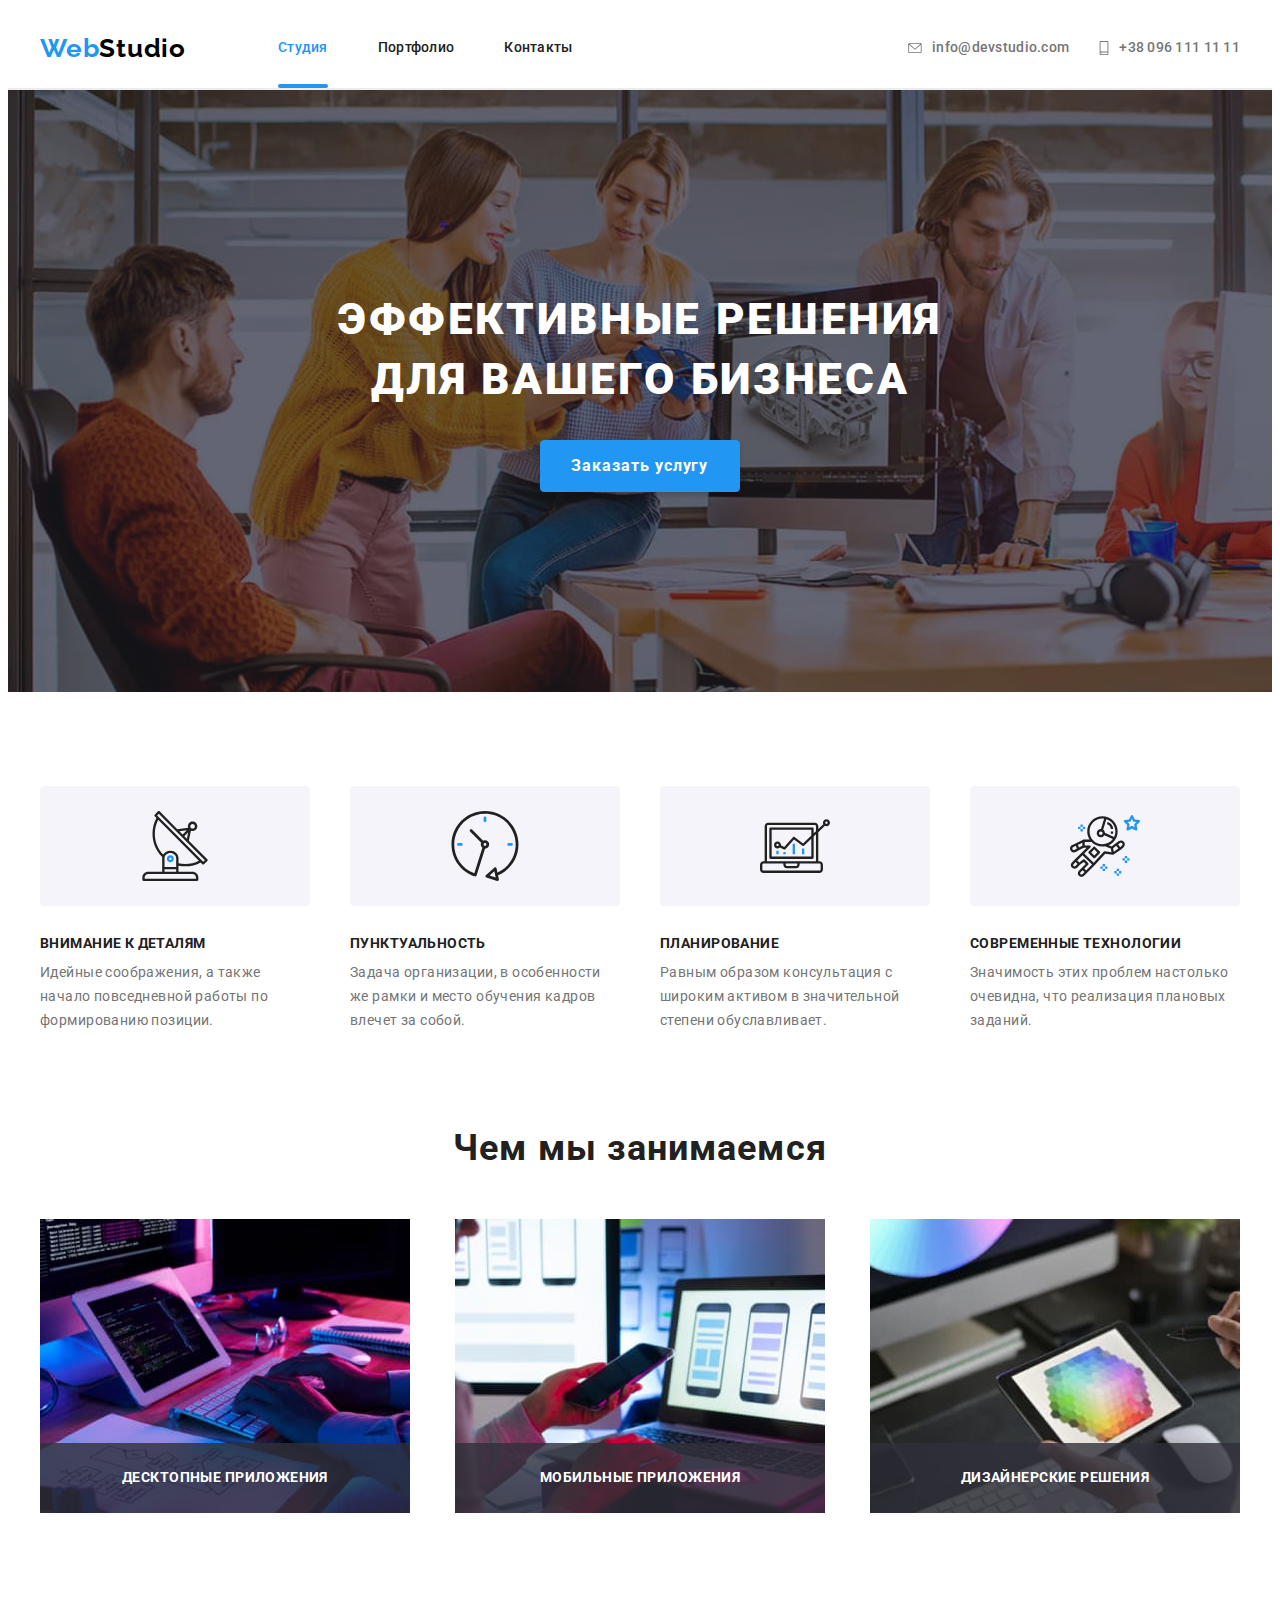
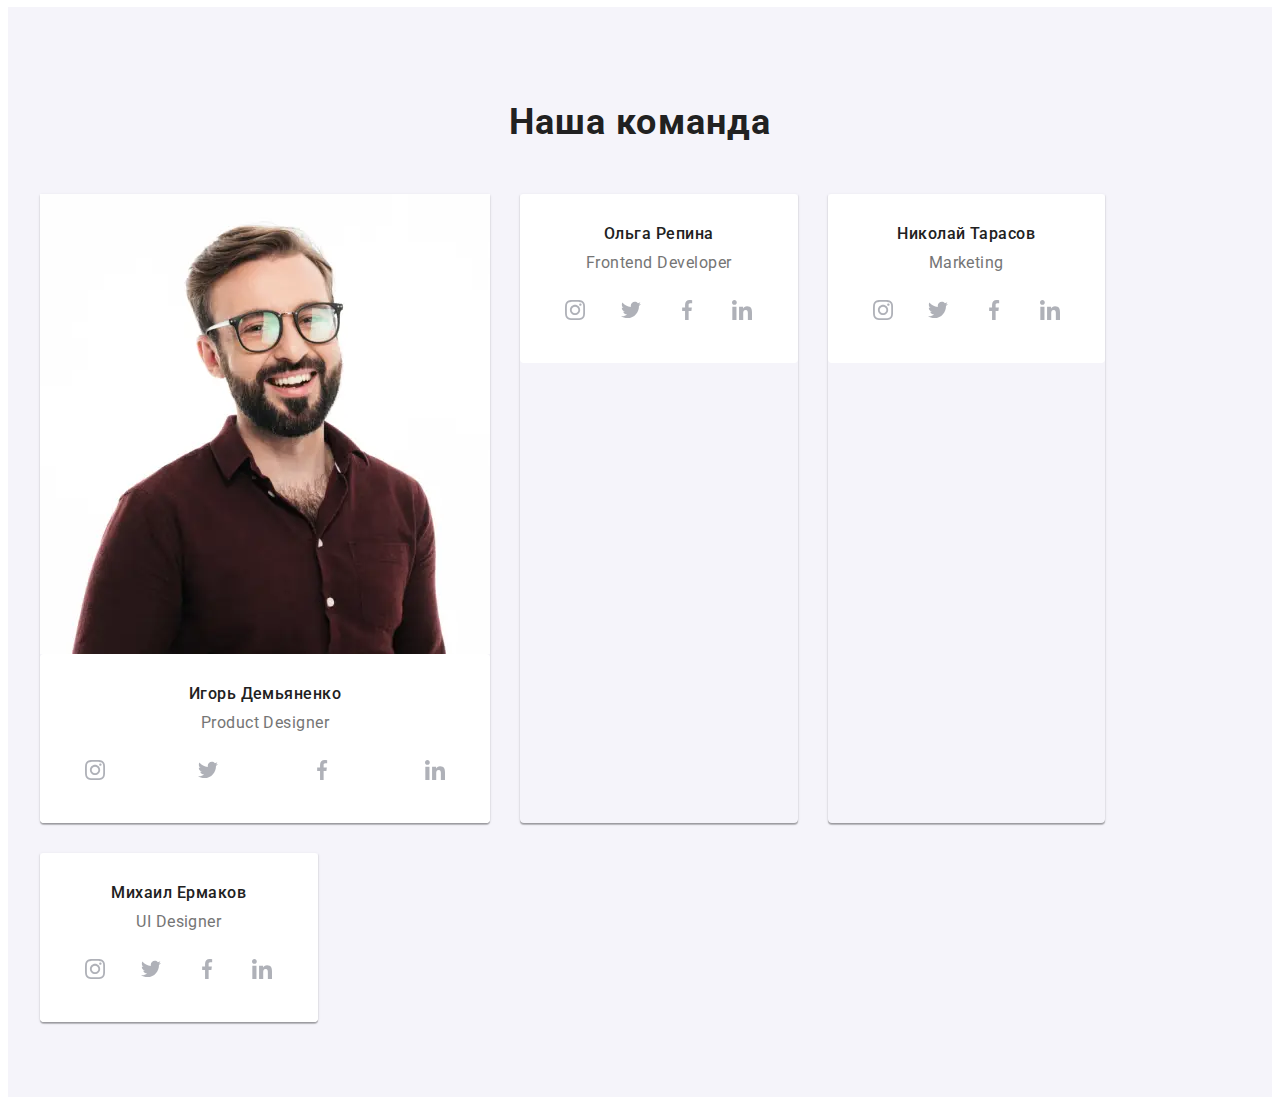
==== commit 0b1393d4: "clients adaptive" ====
--- a/index.html
+++ b/index.html
@@ -469,7 +469,7 @@
                 </ul>
             </div>
         </section>
-        <!-- <section class="clients">
+        <section class="clients">
             <div class="container">
                 <h2 class="section-title">Постоянные клиенты</h2>
                 <ul class="clients-list list">
@@ -517,7 +517,7 @@
                     </li>
                 </ul>
             </div>
-        </section> -->
+        </section>
     </main>
     <!-- <footer class="footer">
         <div class="container column-footer">
--- a/css/main.min.css
+++ b/css/main.min.css
@@ -1,2 +1,2 @@
-:root{--primary-font-family: Roboto, sans-serif;--primary-text-color: #212121;--secondary-text-color: #757575;--accent-color: #2196f3;--background-color: #f5f4fa}.hidden{position:absolute;width:1px;height:1px;margin:-1px;padding:0;overflow:hidden;border:0;clip:rect(0 0 0 0)}body{font-family:var(--primary-font-family);color:var(--primary-text-color)}h1,h2,h3,h4,h5,h6,p{margin-top:0;margin-bottom:0}ul,ol{margin-top:0;margin-bottom:0;padding-left:0}img{display:block}.list{list-style:none}.link{text-decoration:none}.container{padding-left:15px;padding-right:15px}@media screen and (min-width: 480px){.container{width:480px;margin-left:auto;margin-right:auto}}@media screen and (min-width: 768px){.container{width:768px}}@media screen and (min-width: 1200px){.container{width:1200px}}.modal-btn{font-family:inherit;font-weight:bold;font-size:16px;line-height:1.87;display:flex;align-items:center;text-align:center;letter-spacing:0.06em;color:#ffffff;background-color:var(--accent-color);margin-left:auto;margin-right:auto;border-radius:4px;min-width:200px;padding:10px 30px;border:1px solid var(--accent-color);cursor:pointer;box-shadow:0px 4px 4px rgba(0,0,0,0.15);transition:color 250ms cubic-bezier(0.4, 0, 0.2, 1)}.modal-btn:hover,.modal-btn:focus{background-color:#188ce8}.social-list{display:flex;justify-content:space-between}.social-list-link{display:flex;align-items:center;justify-content:center;width:44px;height:44px;border-radius:50%;transition:background-color 250ms cubic-bezier(0.4, 0, 0.2, 1)}.social-list-link:hover,.social-list-link:focus{background-color:var(--accent-color)}.social-list-icon{fill:#afb1b8;transition:fill 250ms cubic-bezier(0.4, 0, 0.2, 1)}.social-list-link:hover .social-list-icon,.social-list-link:focus .social-list-icon{fill:#ffffff}.main-title{font-weight:900;text-align:center;letter-spacing:0.06em;text-transform:uppercase;color:#ffffff;margin-bottom:30px}@media screen and (max-width: 1199px){.main-title{font-size:26px;line-height:1.62}}@media screen and (min-width: 1200px){.main-title{font-size:44px;line-height:1.36}}.section-title{font-weight:bold;font-size:36px;line-height:1.17;text-align:center;letter-spacing:0.03em;color:var(--primary-text-color);margin-bottom:50px}.logo{font-family:Raleway, sans-serif;font-weight:bold;font-size:24px;line-height:1.19;letter-spacing:0.03em;color:var(--accent-color);margin-right:88px}.logo-dark{color:#000000}.logo-light{color:#ffffff}@media screen and (min-width: 1200px){.logo{font-size:26px;margin-right:92px}}.backdrop{position:fixed;top:0;left:0;width:100%;height:100%;background:rgba(0,0,0,0.2);z-index:1;opacity:1;transition:opacity 250ms cubic-bezier(0.4, 0, 0.2, 1),visibility 250ms cubic-bezier(0.4, 0, 0.2, 1)}.backdrop.is-hidden{opacity:0;pointer-events:none;visibility:hidden}.modal{position:absolute;top:50%;left:50%;transform:translate(-50%, -50%) scale(1);background:#ffffff;box-shadow:0px 1px 3px rgba(0,0,0,0.12),0px 1px 1px rgba(0,0,0,0.14),0px 2px 1px rgba(0,0,0,0.2);border-radius:4px;transition:transform 250ms cubic-bezier(0.4, 0, 0.2, 1);padding:40px}.backdrop.is-hidden .modal{transform:translate(-50%, -50%) scale(0.9)}.exit-modal{position:absolute;top:8px;right:8px;display:flex;align-items:center;justify-content:center;width:30px;height:30px;border-radius:50%;background:#ffffff;border:1px solid rgba(0,0,0,0.1);box-sizing:border-box}.exit-modal:hover,.exit-modal:focus{fill:var(--accent-color)}.modal-title{font-weight:700;font-size:20px;text-align:center;letter-spacing:0.03em;color:var(--primary-text-color);margin-bottom:12px}.contact-form__field{display:block;margin-bottom:10px}.contact-form__label{font-weight:400;font-size:12px;line-height:1.17;letter-spacing:0.01em;color:var(--secondary-text-color)}.contact-form__input-wrapper{position:relative;display:block;margin-top:4px}.contact-form__input{width:100%;height:40px;padding-left:42px;border:1px solid rgba(33,33,33,0.2);border-radius:4px;transition:border-color 250ms cubic-bezier(0.4, 0, 0.2, 1)}.contact-form__input:focus{outline:none;border-color:var(--accent-color)}.contact-form__icon{position:absolute;top:50%;left:14px;transform:translateY(-50%);transition:fill 250ms cubic-bezier(0.4, 0, 0.2, 1)}.contact-form__input:focus+.contact-form__icon{fill:var(--accent-color)}.contact-form__message{width:100%;height:120px;margin-top:4px;padding:12px 16px;resize:none;border:1px solid rgba(33,33,33,0.2);border-radius:4px;transition:border-color 250ms cubic-bezier(0.4, 0, 0.2, 1)}.contact-form__message:focus{outline:none;border-color:var(--accent-color)}.contact-form__message::placeholder{color:rgba(117,117,117,0.5)}.contact-form__checkbox-wrapper{margin-bottom:20px}.contact-form__checkbox-label{display:flex;align-items:center;justify-content:center;font-weight:400;letter-spacing:0.03em;color:var(--secondary-text-color)}.contact-form__checkbox-label::before{content:'';display:inline-block;width:16px;height:15px;border:1px solid var(--primary-text-color);border-radius:2px;cursor:pointer;margin-right:9px}.contact-form__checkbox:checked+.contact-form__checkbox-label::before{background-image:url("../images/checkbox.svg");background-color:var(--accent-color);border-color:var(--accent-color)}.contact-form__checkbox:focus+.contact-form__checkbox-label::before{outline:1px solid var(--accent-color)}.policy-link{color:var(--accent-color)}.contact-form__submit-btn{display:block;margin:0 auto;font-size:16px;line-height:1.87;letter-spacing:0.06em;color:#ffffff;background-color:var(--accent-color);border-radius:4px;min-width:200px;padding:10px 30px;border:1px solid var(--accent-color);box-shadow:0px 4px 4px rgba(0,0,0,0.15);transition:background-color 250ms cubic-bezier(0.4, 0, 0.2, 1),color 250ms cubic-bezier(0.4, 0, 0.2, 1)}.contact-form__submit-btn:hover,.contact-form__submit-btn:focus{background-color:#188ce8}@media screen and (max-width: 1199px){.modal{width:450px;height:609px}.modal-title{line-height:1.5}.contact-form__checkbox-label{font-size:12px;line-height:1.17}}@media screen and (min-width: 1200px){.modal{width:528px;height:581px}.modal-title{line-height:1.15}.contact-form__checkbox-label{font-size:14px;line-height:1.71}}.header{border-bottom:2px solid #ececec;position:relative}.header-container{display:flex;align-items:center}@media screen and (max-width: 767px){.header-container{justify-content:space-between}.nav-list{display:none}.contact{display:none}.contact-tel{display:none}.mobile-menu{position:absolute;top:0;left:0;width:100%;height:100vh;background-color:#ffffff;overflow:auto;opacity:0;visibility:hidden;pointer-events:none;transition:opacity 250ms cubic-bezier(0.4, 0, 0.2, 1),visibility 250ms cubic-bezier(0.4, 0, 0.2, 1)}.mobile-menu.is-open{opacity:1;visibility:visible;pointer-events:auto}.mobile-menu-btn{background-color:transparent;border:none;padding:0;line-height:0;margin:10px 0px}.mobile-menu-btn__icon{fill:var(--primary-text-color)}.mobile-menu-btn__container{position:relative;padding:48px 40px;min-width:320px;height:100vh;display:flex;flex-direction:column;justify-content:space-between}.mobile-menu__close{position:absolute;top:10px;right:15px;display:flex;align-items:center;justify-content:center;width:40px;height:40px;background:transparent;border:none;padding:0;line-height:0;transition:fill 250ms cubic-bezier(0.4, 0, 0.2, 1)}.mobile-menu__close:hover,.mobile-menu__close:focus{fill:var(--accent-color)}.nav-list__link{display:block;font-weight:500;font-size:40px;line-height:1.17;letter-spacing:0.02em;color:inherit;transition:color 250ms cubic-bezier(0.4, 0, 0.2, 1)}.nav-list__link:hover,.nav-list__link:focus{color:var(--accent-color)}.nav-list__item:not(:last-child){margin-bottom:32px}.current{color:var(--accent-color)}.cont-list{margin-top:auto}.tel{display:block;font-weight:500;font-size:34px;line-height:1.17;letter-spacing:0.02em;color:var(--accent-color);margin-top:auto}.mail{display:block;font-weight:500;font-size:24px;line-height:1.17;letter-spacing:0.02em;color:var(--secondary-text-color);margin-top:32px}.mob-social-list{display:flex;margin-top:64px}.mob-social-list__item:not(:last-child){border-right:1px solid rgba(33,33,33,0.2);padding-right:10px}.mob-social-list__item:not(:first-child){padding-left:10px}.mob-social-list__link{font-weight:500;font-size:18px;line-height:1.22;letter-spacing:0.02em;color:var(--accent-color)}}@media screen and (min-width: 768px){.mobile-menu-btn{display:none}.mobile-menu{display:none}.nav-list{display:flex;align-items:center}.nav-list__item:not(:last-child){margin-right:50px}.nav-list__link{display:block;padding-top:32px;padding-bottom:32px;font-weight:500;font-size:14px;line-height:1.14;letter-spacing:0.02em;color:inherit;transition:color 250ms cubic-bezier(0.4, 0, 0.2, 1)}.nav-list__link:hover,.nav-list__link:focus{color:var(--accent-color)}.current{color:var(--accent-color);position:relative}.current::after{content:'';position:absolute;left:0;bottom:0;width:100%;height:4px;background-color:var(--accent-color);border-radius:2px}.contact{margin-left:84px}.contact-link{margin-bottom:10px}.contact-icon{margin-right:8px;fill:var(--secondary-text-color)}.contact-link,.contact-tel{display:flex;align-items:center;font-weight:500;font-size:12px;line-height:1.16;letter-spacing:0.02em;color:var(--secondary-text-color);transition:color 250ms cubic-bezier(0.4, 0, 0.2, 1)}.contact-link:hover,.contact-link:focus,.contact-tel:hover,.contact-tel:focus{color:var(--accent-color)}.contact-link:hover .contact-icon,.contact-link:focus .contact-icon,.contact-tel:hover .contact-icon,.contact-tel:focus .contact-icon{fill:var(--accent-color)}}@media screen and (min-width: 1200px){.contact{margin-left:auto;display:flex}.contact-link{margin-right:30px;margin-bottom:0px}.contact-icon{margin-right:10px}.contact-link,.contact-tel{font-size:14px;line-height:1.14}}.hero{background-size:cover;background-color:#c4c4c4}@media screen and (max-width: 767px){.hero{background-image:linear-gradient(rgba(47,48,58,0.4), rgba(47,48,58,0.4)),url(../images/hero-bgr-mobile.jpg);padding:118px 0}}@media screen and (max-width: 767px) and (min-device-pixel-ratio: 2), screen and (max-width: 767px) and (min-resolution: 192dpi), screen and (max-width: 767px) and (min-resolution: 2dppx){.hero{background-image:linear-gradient(rgba(47,48,58,0.4), rgba(47,48,58,0.4)),url("../images/hero-bgr-mobile@2x.jpg")}}@media screen and (min-width: 768px){.hero{background-image:linear-gradient(rgba(47,48,58,0.4), rgba(47,48,58,0.4)),url(../images/hero-bgr-tablet.jpg);padding:118px 0}}@media screen and (min-width: 768px) and (min-device-pixel-ratio: 2), screen and (min-width: 768px) and (min-resolution: 192dpi), screen and (min-width: 768px) and (min-resolution: 2dppx){.hero{background-image:linear-gradient(rgba(47,48,58,0.4), rgba(47,48,58,0.4)),url("../images/hero-bgr-tablet@2x.jpg")}}@media screen and (min-width: 1200px){.hero{background-image:linear-gradient(rgba(47,48,58,0.4), rgba(47,48,58,0.4)),url(../images/hero-bgr-desktop.jpg);padding:200px 0}}@media screen and (min-width: 1200px) and (min-device-pixel-ratio: 2), screen and (min-width: 1200px) and (min-resolution: 192dpi), screen and (min-width: 1200px) and (min-resolution: 2dppx){.hero{background-image:linear-gradient(rgba(47,48,58,0.4), rgba(47,48,58,0.4)),url("../images/hero-bgr-desktop@2x.jpg")}}.qualities{padding-top:60px;padding-bottom:60px}.qualities-pic{display:flex;justify-content:center;align-items:center;height:120px;background-color:var(--background-color);border-radius:4px;margin-bottom:30px}.qualities-title{font-weight:bold;font-size:14px;line-height:1.14;text-align:center;letter-spacing:0.03em;text-transform:uppercase;color:var(--primary-text-color);margin-bottom:10px}.qualities-description{font-size:14px;line-height:1.71;letter-spacing:0.03em;color:var(--secondary-text-color)}@media screen and (max-width: 767px){.qualities-list{max-width:450px;margin-bottom:30px}.qualities-pic{max-width:450px}.qualities-title{text-align:center}}@media screen and (min-width: 768px) and (max-width: 1199px){.container-qualities{display:flex;flex-wrap:wrap;margin-left:-30px;margin-top:-30px}.qualities-list{max-width:354px;flex-basis:calc((100% - 60px) / 2);margin-left:30px;margin-top:30px}.qualities-pic{max-width:354px}.qualities-title{text-align:left}}@media screen and (min-width: 1200px){.qualities{padding-top:94px;padding-bottom:94px}.qualities-list{max-width:270px}.container-qualities{display:flex;justify-content:space-between}.qualities-pic{width:270px}.qualities-title{text-align:left}}.work{padding-bottom:94px}.work-list{display:flex;justify-content:space-between}.work-pic{position:relative}.work-background{display:flex;justify-content:center;align-items:center;position:absolute;left:0;bottom:0;width:370px;height:70px;background:rgba(47,48,58,0.8)}.work-title{font-weight:bold;font-size:14px;line-height:1.14;letter-spacing:0.03em;text-transform:uppercase;color:#ffffff}@media screen and (max-width: 1199px){.work{display:none}}.team{background-color:var(--background-color);padding-top:60px;padding-bottom:60px}.employees-card{box-shadow:0px 1px 3px rgba(0,0,0,0.12),0px 1px 1px rgba(0,0,0,0.14),0px 2px 1px rgba(0,0,0,0.2);border-radius:0px 0px 4px 4px}.employees-content-wrapper{background-color:#ffffff;border:1px solid #ffffff;border-top:none;border-radius:4px;padding-top:30px;padding-bottom:30px}.employees-name{font-weight:500;font-size:16px;line-height:1.19;text-align:center;letter-spacing:0.03em;color:var(--primary-text-color);margin-bottom:10px}.employees-position{font-size:16px;line-height:1.19;text-align:center;letter-spacing:0.03em;color:var(--secondary-text-color);margin-bottom:16px}@media screen and (max-width: 767px){.employees-card{margin-bottom:30px}.employees-content-wrapper{padding-left:122px;padding-right:122px}}@media screen and (min-width: 768px){.employees{display:flex;flex-wrap:wrap;margin-left:-30px;margin-top:-30px}.employees-card{flex-basis:calc((100% - 60px) / 2);margin-left:30px;margin-top:30px}.employees-content-wrapper{padding-left:74px;padding-right:74px}}@media screen and (min-width: 1200px){.team{padding-top:94px;padding-bottom:94px}.employees-card{flex-basis:calc((100% - 120px) / 4)}.employees-content-wrapper{padding-left:32px;padding-right:32px}}.clients{padding-top:94px;padding-bottom:94px}.clients-list{display:flex;margin-top:50px;justify-content:space-between}.clients-list-link{display:flex;width:170px;height:92px;border:1px solid #afb1b8;box-sizing:border-box;border-radius:4px;justify-content:center;align-items:center;cursor:pointer;transition:border 250ms cubic-bezier(0.4, 0, 0.2, 1)}.clients-list-link:hover,.clients-list-link:focus{border:1px solid var(--accent-color)}.clients-list-icon{fill:#afb1b8;transition:fill 250ms cubic-bezier(0.4, 0, 0.2, 1)}.clients-list-link:hover .clients-list-icon,.clients-list-link:focus .clients-list-icon{fill:var(--accent-color)}.footer{background-color:#2f303a;padding-top:60px;padding-bottom:60px}.column-footer{display:flex;align-items:baseline}.address-footer{margin-top:20px;margin-bottom:9px}.address{font-style:normal;font-weight:normal;font-size:14px;line-height:1.71;letter-spacing:0.03em;color:#ffffff;margin-bottom:9px}.contacts-footer{margin-bottom:9px}.contacts{font-style:normal;font-weight:normal;font-size:14px;line-height:1.71;letter-spacing:0.03em;color:rgba(255,255,255,0.6);margin-bottom:9px}.call{margin-left:70px}.call-title{font-weight:bold;font-size:14px;line-height:1.14;letter-spacing:0.03em;text-transform:uppercase;color:#ffffff;margin-bottom:20px}.social-footer{display:flex;justify-content:space-between}.social-footer-item{margin-right:10px}.social-footer-item:last-child{margin-right:0}.social-footer-link{display:flex;align-items:center;justify-content:center;width:44px;height:44px;border-radius:50%;background:rgba(255,255,255,0.1);transition:background-color 250ms cubic-bezier(0.4, 0, 0.2, 1)}.social-footer-link:hover,.social-footer-link:focus{background-color:var(--accent-color)}.social-footer-icon{fill:#ffffff}.mailing{margin-left:93px}.mailing-form{display:flex;width:100%;height:50px}.mailing-input{width:358px;height:50px;padding-left:16px;margin-right:12px;border:1px solid rgba(255,255,255,0.3);box-sizing:border-box;filter:drop-shadow(0px 4px 4px rgba(0,0,0,0.15));border-radius:4px;background-color:#2f303a;font-size:16px;line-height:1.25;display:flex;align-items:center;letter-spacing:0.03em;color:#ffffff}.mailing-btn-icon{margin-left:10px;fill:#ffffff}
+:root{--primary-font-family: Roboto, sans-serif;--primary-text-color: #212121;--secondary-text-color: #757575;--accent-color: #2196f3;--background-color: #f5f4fa}.hidden{position:absolute;width:1px;height:1px;margin:-1px;padding:0;overflow:hidden;border:0;clip:rect(0 0 0 0)}body{font-family:var(--primary-font-family);color:var(--primary-text-color)}h1,h2,h3,h4,h5,h6,p{margin-top:0;margin-bottom:0}ul,ol{margin-top:0;margin-bottom:0;padding-left:0}img{display:block}.list{list-style:none}.link{text-decoration:none}.container{padding-left:15px;padding-right:15px}@media screen and (min-width: 480px){.container{width:480px;margin-left:auto;margin-right:auto}}@media screen and (min-width: 768px){.container{width:768px}}@media screen and (min-width: 1200px){.container{width:1200px}}.modal-btn{font-family:inherit;font-weight:bold;font-size:16px;line-height:1.87;display:flex;align-items:center;text-align:center;letter-spacing:0.06em;color:#ffffff;background-color:var(--accent-color);margin-left:auto;margin-right:auto;border-radius:4px;min-width:200px;padding:10px 30px;border:1px solid var(--accent-color);cursor:pointer;box-shadow:0px 4px 4px rgba(0,0,0,0.15);transition:color 250ms cubic-bezier(0.4, 0, 0.2, 1)}.modal-btn:hover,.modal-btn:focus{background-color:#188ce8}.social-list{display:flex;justify-content:space-between}.social-list-link{display:flex;align-items:center;justify-content:center;width:44px;height:44px;border-radius:50%;transition:background-color 250ms cubic-bezier(0.4, 0, 0.2, 1)}.social-list-link:hover,.social-list-link:focus{background-color:var(--accent-color)}.social-list-icon{fill:#afb1b8;transition:fill 250ms cubic-bezier(0.4, 0, 0.2, 1)}.social-list-link:hover .social-list-icon,.social-list-link:focus .social-list-icon{fill:#ffffff}.main-title{font-weight:900;text-align:center;letter-spacing:0.06em;text-transform:uppercase;color:#ffffff;margin-bottom:30px}@media screen and (max-width: 1199px){.main-title{font-size:26px;line-height:1.62}}@media screen and (min-width: 1200px){.main-title{font-size:44px;line-height:1.36}}.section-title{font-weight:bold;font-size:36px;line-height:1.17;text-align:center;letter-spacing:0.03em;color:var(--primary-text-color);margin-bottom:50px}@media screen and (max-width: 1199px){.section-title{font-size:28px;margin-bottom:30px}}.logo{font-family:Raleway, sans-serif;font-weight:bold;font-size:24px;line-height:1.19;letter-spacing:0.03em;color:var(--accent-color);margin-right:88px}.logo-dark{color:#000000}.logo-light{color:#ffffff}@media screen and (min-width: 1200px){.logo{font-size:26px;margin-right:92px}}.backdrop{position:fixed;top:0;left:0;width:100%;height:100%;background:rgba(0,0,0,0.2);z-index:1;opacity:1;transition:opacity 250ms cubic-bezier(0.4, 0, 0.2, 1),visibility 250ms cubic-bezier(0.4, 0, 0.2, 1)}.backdrop.is-hidden{opacity:0;pointer-events:none;visibility:hidden}.modal{position:absolute;top:50%;left:50%;transform:translate(-50%, -50%) scale(1);background:#ffffff;box-shadow:0px 1px 3px rgba(0,0,0,0.12),0px 1px 1px rgba(0,0,0,0.14),0px 2px 1px rgba(0,0,0,0.2);border-radius:4px;transition:transform 250ms cubic-bezier(0.4, 0, 0.2, 1);padding:40px}.backdrop.is-hidden .modal{transform:translate(-50%, -50%) scale(0.9)}.exit-modal{position:absolute;top:8px;right:8px;display:flex;align-items:center;justify-content:center;width:30px;height:30px;border-radius:50%;background:#ffffff;border:1px solid rgba(0,0,0,0.1);box-sizing:border-box}.exit-modal:hover,.exit-modal:focus{fill:var(--accent-color)}.modal-title{font-weight:700;font-size:20px;text-align:center;letter-spacing:0.03em;color:var(--primary-text-color);margin-bottom:12px}.contact-form__field{display:block;margin-bottom:10px}.contact-form__label{font-weight:400;font-size:12px;line-height:1.17;letter-spacing:0.01em;color:var(--secondary-text-color)}.contact-form__input-wrapper{position:relative;display:block;margin-top:4px}.contact-form__input{width:100%;height:40px;padding-left:42px;border:1px solid rgba(33,33,33,0.2);border-radius:4px;transition:border-color 250ms cubic-bezier(0.4, 0, 0.2, 1)}.contact-form__input:focus{outline:none;border-color:var(--accent-color)}.contact-form__icon{position:absolute;top:50%;left:14px;transform:translateY(-50%);transition:fill 250ms cubic-bezier(0.4, 0, 0.2, 1)}.contact-form__input:focus+.contact-form__icon{fill:var(--accent-color)}.contact-form__message{width:100%;height:120px;margin-top:4px;padding:12px 16px;resize:none;border:1px solid rgba(33,33,33,0.2);border-radius:4px;transition:border-color 250ms cubic-bezier(0.4, 0, 0.2, 1)}.contact-form__message:focus{outline:none;border-color:var(--accent-color)}.contact-form__message::placeholder{color:rgba(117,117,117,0.5)}.contact-form__checkbox-wrapper{margin-bottom:20px}.contact-form__checkbox-label{display:flex;align-items:center;justify-content:center;font-weight:400;letter-spacing:0.03em;color:var(--secondary-text-color)}.contact-form__checkbox-label::before{content:'';display:inline-block;width:16px;height:15px;border:1px solid var(--primary-text-color);border-radius:2px;cursor:pointer;margin-right:9px}.contact-form__checkbox:checked+.contact-form__checkbox-label::before{background-image:url("../images/checkbox.svg");background-color:var(--accent-color);border-color:var(--accent-color)}.contact-form__checkbox:focus+.contact-form__checkbox-label::before{outline:1px solid var(--accent-color)}.policy-link{color:var(--accent-color)}.contact-form__submit-btn{display:block;margin:0 auto;font-size:16px;line-height:1.87;letter-spacing:0.06em;color:#ffffff;background-color:var(--accent-color);border-radius:4px;min-width:200px;padding:10px 30px;border:1px solid var(--accent-color);box-shadow:0px 4px 4px rgba(0,0,0,0.15);transition:background-color 250ms cubic-bezier(0.4, 0, 0.2, 1),color 250ms cubic-bezier(0.4, 0, 0.2, 1)}.contact-form__submit-btn:hover,.contact-form__submit-btn:focus{background-color:#188ce8}@media screen and (max-width: 1199px){.modal{width:450px;height:609px}.modal-title{line-height:1.5}.contact-form__checkbox-label{font-size:12px;line-height:1.17}}@media screen and (min-width: 1200px){.modal{width:528px;height:581px}.modal-title{line-height:1.15}.contact-form__checkbox-label{font-size:14px;line-height:1.71}}.header{border-bottom:2px solid #ececec;position:relative}.header-container{display:flex;align-items:center}@media screen and (max-width: 767px){.header-container{justify-content:space-between}.nav-list{display:none}.contact{display:none}.contact-tel{display:none}.mobile-menu{position:absolute;top:0;left:0;width:100%;height:100vh;background-color:#ffffff;overflow:auto;opacity:0;visibility:hidden;pointer-events:none;transition:opacity 250ms cubic-bezier(0.4, 0, 0.2, 1),visibility 250ms cubic-bezier(0.4, 0, 0.2, 1)}.mobile-menu.is-open{opacity:1;visibility:visible;pointer-events:auto}.mobile-menu-btn{background-color:transparent;border:none;padding:0;line-height:0;margin:10px 0px}.mobile-menu-btn__icon{fill:var(--primary-text-color)}.mobile-menu-btn__container{position:relative;padding:48px 40px;min-width:320px;height:100vh;display:flex;flex-direction:column;justify-content:space-between}.mobile-menu__close{position:absolute;top:10px;right:15px;display:flex;align-items:center;justify-content:center;width:40px;height:40px;background:transparent;border:none;padding:0;line-height:0;transition:fill 250ms cubic-bezier(0.4, 0, 0.2, 1)}.mobile-menu__close:hover,.mobile-menu__close:focus{fill:var(--accent-color)}.nav-list__link{display:block;font-weight:500;font-size:40px;line-height:1.17;letter-spacing:0.02em;color:inherit;transition:color 250ms cubic-bezier(0.4, 0, 0.2, 1)}.nav-list__link:hover,.nav-list__link:focus{color:var(--accent-color)}.nav-list__item:not(:last-child){margin-bottom:32px}.current{color:var(--accent-color)}.cont-list{margin-top:auto}.tel{display:block;font-weight:500;font-size:34px;line-height:1.17;letter-spacing:0.02em;color:var(--accent-color);margin-top:auto}.mail{display:block;font-weight:500;font-size:24px;line-height:1.17;letter-spacing:0.02em;color:var(--secondary-text-color);margin-top:32px}.mob-social-list{display:flex;margin-top:64px}.mob-social-list__item:not(:last-child){border-right:1px solid rgba(33,33,33,0.2);padding-right:10px}.mob-social-list__item:not(:first-child){padding-left:10px}.mob-social-list__link{font-weight:500;font-size:18px;line-height:1.22;letter-spacing:0.02em;color:var(--accent-color)}}@media screen and (min-width: 768px){.mobile-menu-btn{display:none}.mobile-menu{display:none}.nav-list{display:flex;align-items:center}.nav-list__item:not(:last-child){margin-right:50px}.nav-list__link{display:block;padding-top:32px;padding-bottom:32px;font-weight:500;font-size:14px;line-height:1.14;letter-spacing:0.02em;color:inherit;transition:color 250ms cubic-bezier(0.4, 0, 0.2, 1)}.nav-list__link:hover,.nav-list__link:focus{color:var(--accent-color)}.current{color:var(--accent-color);position:relative}.current::after{content:'';position:absolute;left:0;bottom:0;width:100%;height:4px;background-color:var(--accent-color);border-radius:2px}.contact{margin-left:84px}.contact-link{margin-bottom:10px}.contact-icon{margin-right:8px;fill:var(--secondary-text-color)}.contact-link,.contact-tel{display:flex;align-items:center;font-weight:500;font-size:12px;line-height:1.16;letter-spacing:0.02em;color:var(--secondary-text-color);transition:color 250ms cubic-bezier(0.4, 0, 0.2, 1)}.contact-link:hover,.contact-link:focus,.contact-tel:hover,.contact-tel:focus{color:var(--accent-color)}.contact-link:hover .contact-icon,.contact-link:focus .contact-icon,.contact-tel:hover .contact-icon,.contact-tel:focus .contact-icon{fill:var(--accent-color)}}@media screen and (min-width: 1200px){.contact{margin-left:auto;display:flex}.contact-link{margin-right:30px;margin-bottom:0px}.contact-icon{margin-right:10px}.contact-link,.contact-tel{font-size:14px;line-height:1.14}}.hero{background-size:cover;background-color:#c4c4c4}@media screen and (max-width: 767px){.hero{background-image:linear-gradient(rgba(47,48,58,0.4), rgba(47,48,58,0.4)),url(../images/hero-bgr-mobile.jpg);padding:118px 0}}@media screen and (max-width: 767px) and (min-device-pixel-ratio: 2), screen and (max-width: 767px) and (min-resolution: 192dpi), screen and (max-width: 767px) and (min-resolution: 2dppx){.hero{background-image:linear-gradient(rgba(47,48,58,0.4), rgba(47,48,58,0.4)),url("../images/hero-bgr-mobile@2x.jpg")}}@media screen and (min-width: 768px){.hero{background-image:linear-gradient(rgba(47,48,58,0.4), rgba(47,48,58,0.4)),url(../images/hero-bgr-tablet.jpg);padding:118px 0}}@media screen and (min-width: 768px) and (min-device-pixel-ratio: 2), screen and (min-width: 768px) and (min-resolution: 192dpi), screen and (min-width: 768px) and (min-resolution: 2dppx){.hero{background-image:linear-gradient(rgba(47,48,58,0.4), rgba(47,48,58,0.4)),url("../images/hero-bgr-tablet@2x.jpg")}}@media screen and (min-width: 1200px){.hero{background-image:linear-gradient(rgba(47,48,58,0.4), rgba(47,48,58,0.4)),url(../images/hero-bgr-desktop.jpg);padding:200px 0}}@media screen and (min-width: 1200px) and (min-device-pixel-ratio: 2), screen and (min-width: 1200px) and (min-resolution: 192dpi), screen and (min-width: 1200px) and (min-resolution: 2dppx){.hero{background-image:linear-gradient(rgba(47,48,58,0.4), rgba(47,48,58,0.4)),url("../images/hero-bgr-desktop@2x.jpg")}}.qualities{padding-top:60px;padding-bottom:60px}.qualities-pic{display:flex;justify-content:center;align-items:center;height:120px;background-color:var(--background-color);border-radius:4px;margin-bottom:30px}.qualities-title{font-weight:bold;font-size:14px;line-height:1.14;text-align:center;letter-spacing:0.03em;text-transform:uppercase;color:var(--primary-text-color);margin-bottom:10px}.qualities-description{font-size:14px;line-height:1.71;letter-spacing:0.03em;color:var(--secondary-text-color)}@media screen and (max-width: 767px){.qualities-list{max-width:450px;margin-bottom:30px}.qualities-pic{max-width:450px}.qualities-title{text-align:center}}@media screen and (min-width: 768px) and (max-width: 1199px){.container-qualities{display:flex;flex-wrap:wrap;margin-left:-30px;margin-top:-30px}.qualities-list{max-width:354px;flex-basis:calc((100% - 60px) / 2);margin-left:30px;margin-top:30px}.qualities-pic{max-width:354px}.qualities-title{text-align:left}}@media screen and (min-width: 1200px){.qualities{padding-top:94px;padding-bottom:94px}.qualities-list{max-width:270px}.container-qualities{display:flex;justify-content:space-between}.qualities-pic{width:270px}.qualities-title{text-align:left}}.work{padding-bottom:94px}.work-list{display:flex;justify-content:space-between}.work-pic{position:relative}.work-background{display:flex;justify-content:center;align-items:center;position:absolute;left:0;bottom:0;width:370px;height:70px;background:rgba(47,48,58,0.8)}.work-title{font-weight:bold;font-size:14px;line-height:1.14;letter-spacing:0.03em;text-transform:uppercase;color:#ffffff}@media screen and (max-width: 1199px){.work{display:none}}.team{background-color:var(--background-color);padding-top:60px;padding-bottom:60px}.employees-card{box-shadow:0px 1px 3px rgba(0,0,0,0.12),0px 1px 1px rgba(0,0,0,0.14),0px 2px 1px rgba(0,0,0,0.2);border-radius:0px 0px 4px 4px}.employees-content-wrapper{background-color:#ffffff;border:1px solid #ffffff;border-top:none;border-radius:4px;padding-top:30px;padding-bottom:30px}.employees-name{font-weight:500;font-size:16px;line-height:1.19;text-align:center;letter-spacing:0.03em;color:var(--primary-text-color);margin-bottom:10px}.employees-position{font-size:16px;line-height:1.19;text-align:center;letter-spacing:0.03em;color:var(--secondary-text-color);margin-bottom:16px}@media screen and (max-width: 767px){.employees-card{margin-bottom:30px}.employees-content-wrapper{padding-left:122px;padding-right:122px}}@media screen and (min-width: 768px){.employees{display:flex;flex-wrap:wrap;margin-left:-30px;margin-top:-30px}.employees-card{flex-basis:calc((100% - 60px) / 2);margin-left:30px;margin-top:30px}.employees-content-wrapper{padding-left:74px;padding-right:74px}}@media screen and (min-width: 1200px){.team{padding-top:94px;padding-bottom:94px}.employees-card{flex-basis:calc((100% - 120px) / 4)}.employees-content-wrapper{padding-left:32px;padding-right:32px}}.clients{padding-top:60px;padding-bottom:60px}.clients-list{display:flex;flex-wrap:wrap;margin-left:-30px;margin-top:-30px}.clients-list-link{display:flex;height:92px;border:1px solid #afb1b8;box-sizing:border-box;border-radius:4px;justify-content:center;align-items:center;cursor:pointer;transition:border 250ms cubic-bezier(0.4, 0, 0.2, 1)}.clients-list-link:hover,.clients-list-link:focus{border:1px solid var(--accent-color)}.clients-list-icon{fill:#afb1b8;transition:fill 250ms cubic-bezier(0.4, 0, 0.2, 1)}.clients-list-link:hover .clients-list-icon,.clients-list-link:focus .clients-list-icon{fill:var(--accent-color)}@media screen and (max-width: 767px){.clients-list-item{flex-basis:calc((100% - 60px) / 2);margin-left:30px;margin-top:30px}.clients-list-link{width:210px}}@media screen and (min-width: 768px){.clients-list-item{flex-basis:calc((100% - 90px) / 3);margin-left:30px;margin-top:30px}.clients-list-link{width:226px}}@media screen and (min-width: 1200px){.clients{padding-top:94px;padding-bottom:94px}.clients-list-item{flex-basis:calc((100% - 180px) / 6);margin-left:30px;margin-top:30px}.clients-list-link{width:170px}}.footer{background-color:#2f303a;padding-top:60px;padding-bottom:60px}.column-footer{display:flex;align-items:baseline}.address-footer{margin-top:20px;margin-bottom:9px}.address{font-style:normal;font-weight:normal;font-size:14px;line-height:1.71;letter-spacing:0.03em;color:#ffffff;margin-bottom:9px}.contacts-footer{margin-bottom:9px}.contacts{font-style:normal;font-weight:normal;font-size:14px;line-height:1.71;letter-spacing:0.03em;color:rgba(255,255,255,0.6);margin-bottom:9px}.call{margin-left:70px}.call-title{font-weight:bold;font-size:14px;line-height:1.14;letter-spacing:0.03em;text-transform:uppercase;color:#ffffff;margin-bottom:20px}.social-footer{display:flex;justify-content:space-between}.social-footer-item{margin-right:10px}.social-footer-item:last-child{margin-right:0}.social-footer-link{display:flex;align-items:center;justify-content:center;width:44px;height:44px;border-radius:50%;background:rgba(255,255,255,0.1);transition:background-color 250ms cubic-bezier(0.4, 0, 0.2, 1)}.social-footer-link:hover,.social-footer-link:focus{background-color:var(--accent-color)}.social-footer-icon{fill:#ffffff}.mailing{margin-left:93px}.mailing-form{display:flex;width:100%;height:50px}.mailing-input{width:358px;height:50px;padding-left:16px;margin-right:12px;border:1px solid rgba(255,255,255,0.3);box-sizing:border-box;filter:drop-shadow(0px 4px 4px rgba(0,0,0,0.15));border-radius:4px;background-color:#2f303a;font-size:16px;line-height:1.25;display:flex;align-items:center;letter-spacing:0.03em;color:#ffffff}.mailing-btn-icon{margin-left:10px;fill:#ffffff}
 /*# sourceMappingURL=main.min.css.map */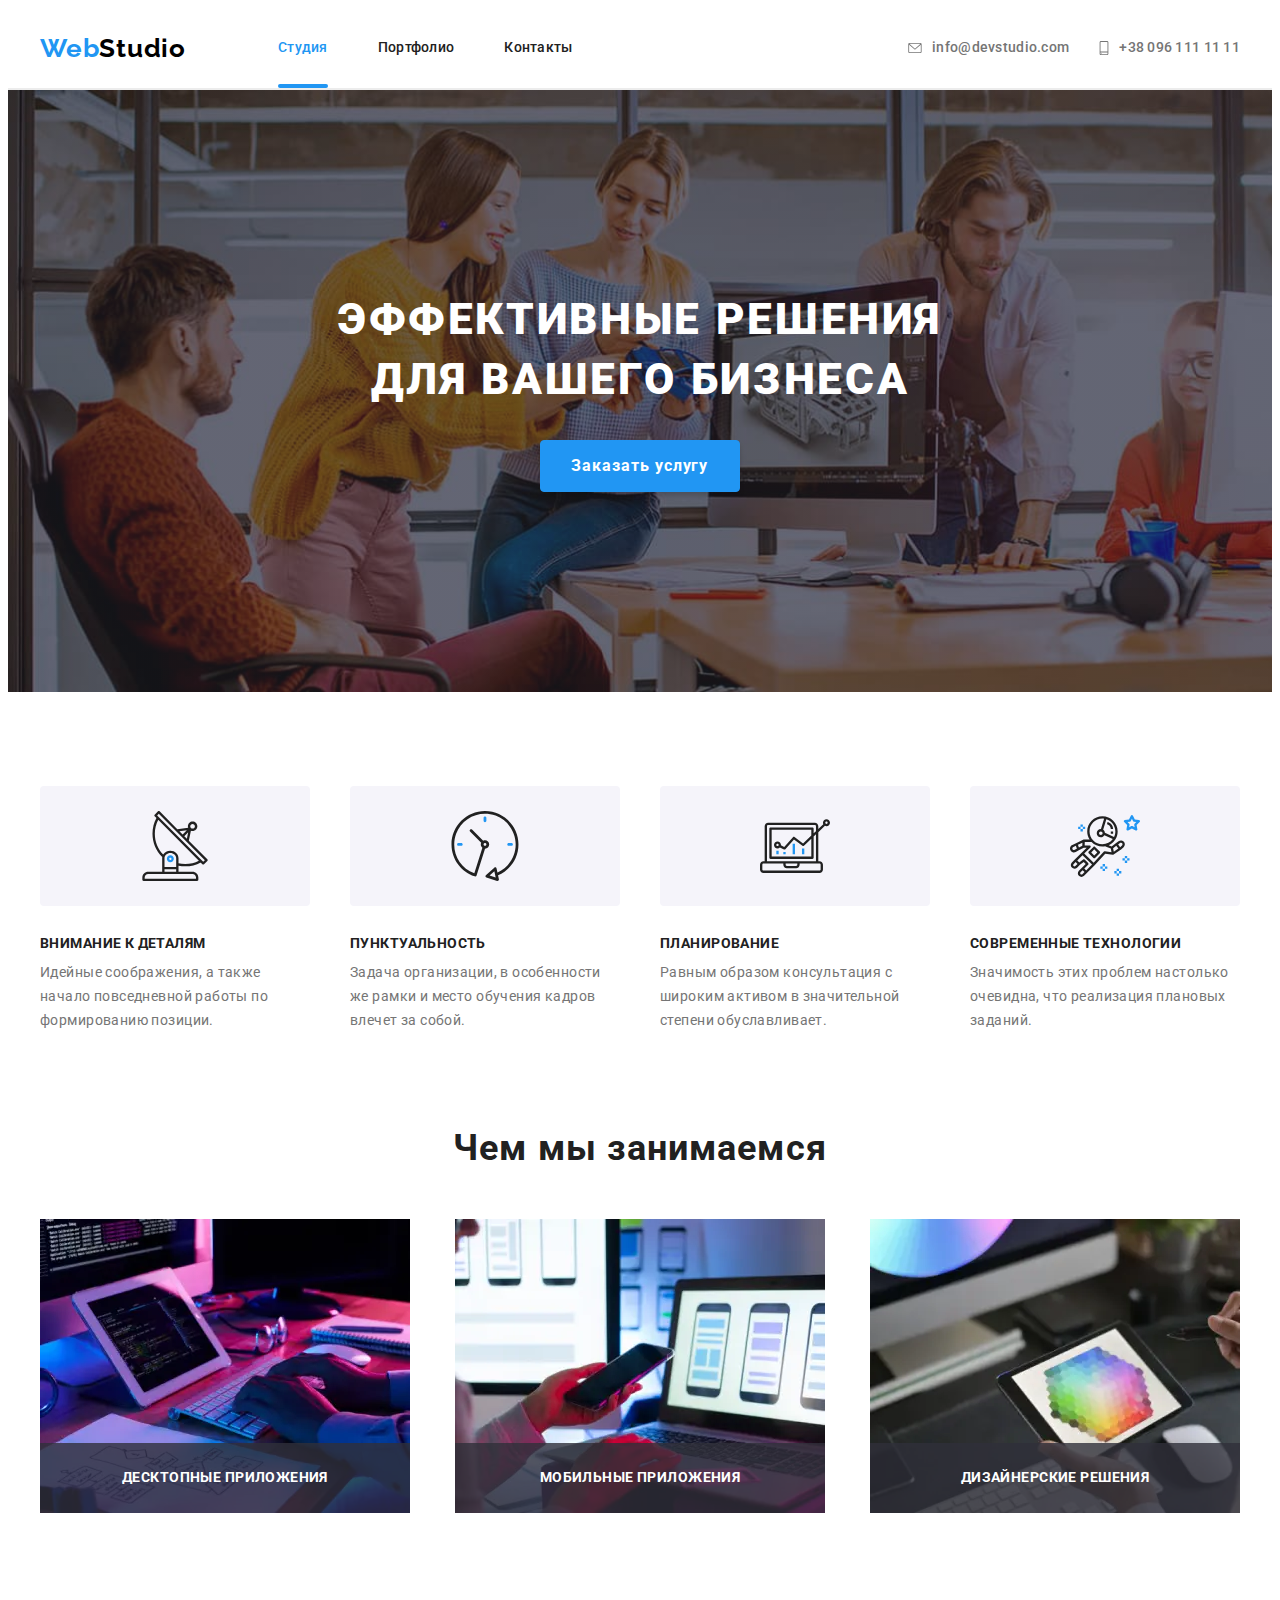
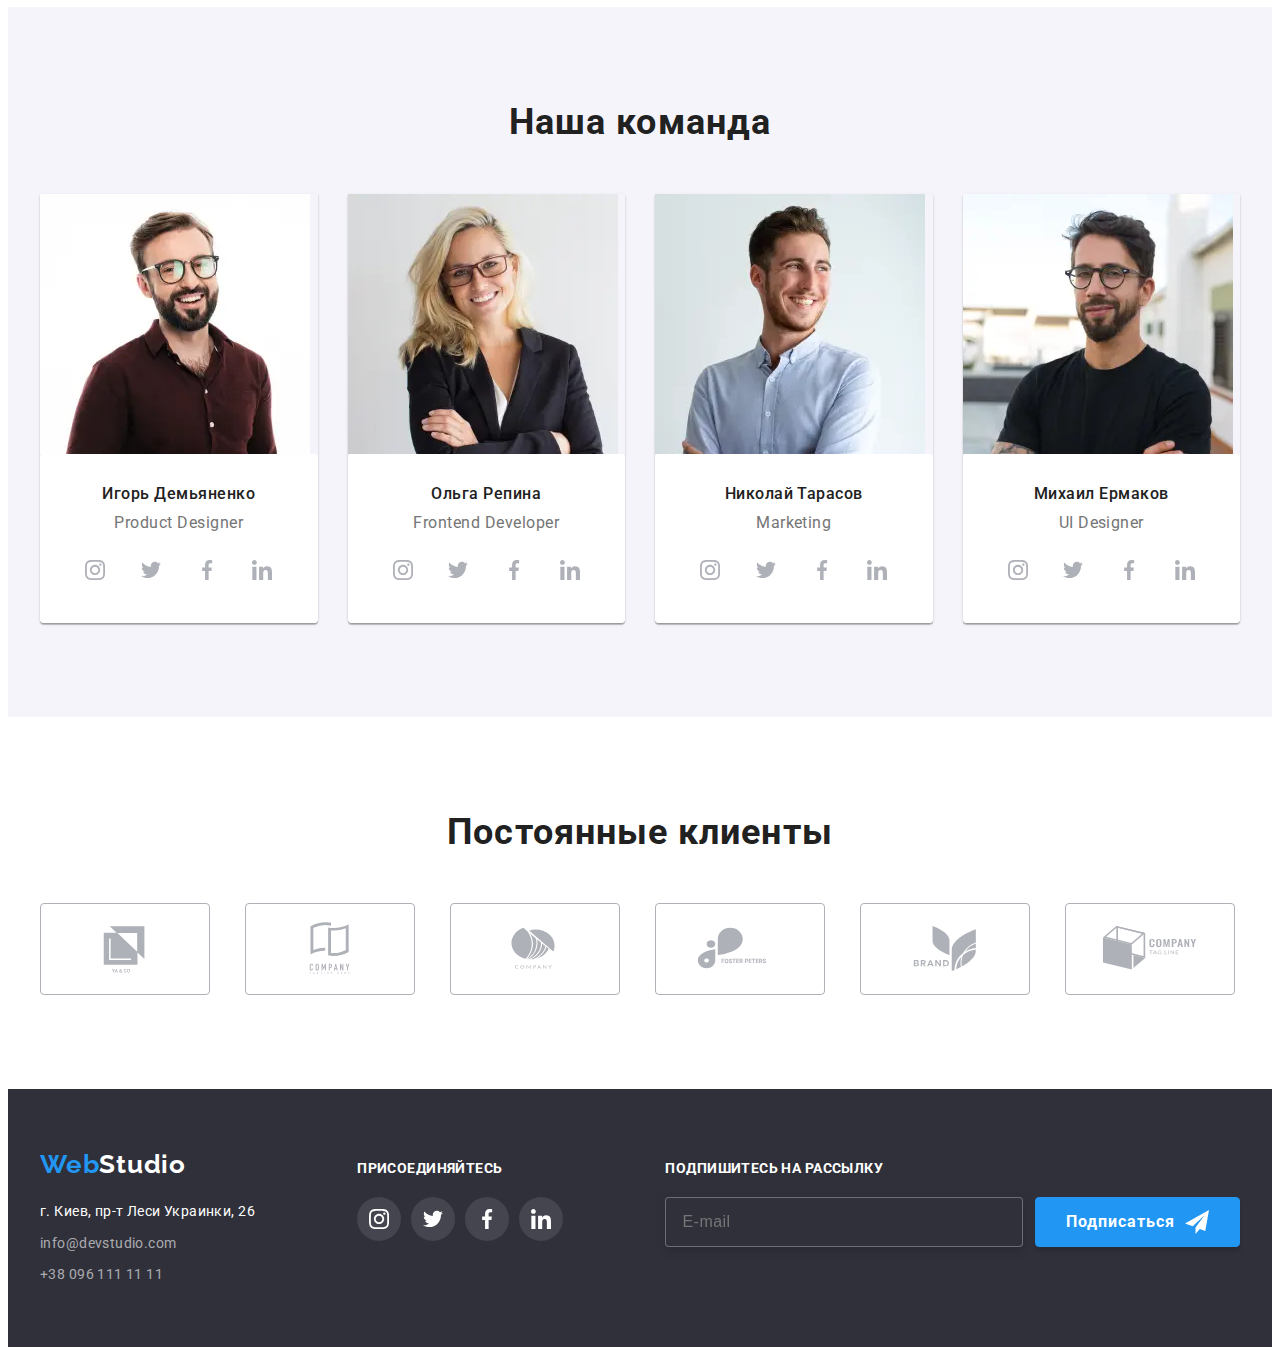
==== commit f8f58533: "footer adaptive" ====
--- a/index.html
+++ b/index.html
@@ -519,9 +519,9 @@
             </div>
         </section>
     </main>
-    <!-- <footer class="footer">
+    <footer class="footer">
         <div class="container column-footer">
-            <div>
+            <div class="call">
                 <a class="logo link" href="">Web<span class="logo-light">Studio</span></a>
                 <address>
                     <ul class="list">
@@ -582,7 +582,7 @@
                 </form>
             </div>
         </div>
-    </footer> -->
+    </footer>
     <script src="./js/modal.js"></script>
     <script src="./js/mobile-menu.js"></script>
 </body>
--- a/css/main.min.css
+++ b/css/main.min.css
@@ -1,2 +1,2 @@
-:root{--primary-font-family: Roboto, sans-serif;--primary-text-color: #212121;--secondary-text-color: #757575;--accent-color: #2196f3;--background-color: #f5f4fa}.hidden{position:absolute;width:1px;height:1px;margin:-1px;padding:0;overflow:hidden;border:0;clip:rect(0 0 0 0)}body{font-family:var(--primary-font-family);color:var(--primary-text-color)}h1,h2,h3,h4,h5,h6,p{margin-top:0;margin-bottom:0}ul,ol{margin-top:0;margin-bottom:0;padding-left:0}img{display:block}.list{list-style:none}.link{text-decoration:none}.container{padding-left:15px;padding-right:15px}@media screen and (min-width: 480px){.container{width:480px;margin-left:auto;margin-right:auto}}@media screen and (min-width: 768px){.container{width:768px}}@media screen and (min-width: 1200px){.container{width:1200px}}.modal-btn{font-family:inherit;font-weight:bold;font-size:16px;line-height:1.87;display:flex;align-items:center;text-align:center;letter-spacing:0.06em;color:#ffffff;background-color:var(--accent-color);margin-left:auto;margin-right:auto;border-radius:4px;min-width:200px;padding:10px 30px;border:1px solid var(--accent-color);cursor:pointer;box-shadow:0px 4px 4px rgba(0,0,0,0.15);transition:color 250ms cubic-bezier(0.4, 0, 0.2, 1)}.modal-btn:hover,.modal-btn:focus{background-color:#188ce8}.social-list{display:flex;justify-content:space-between}.social-list-link{display:flex;align-items:center;justify-content:center;width:44px;height:44px;border-radius:50%;transition:background-color 250ms cubic-bezier(0.4, 0, 0.2, 1)}.social-list-link:hover,.social-list-link:focus{background-color:var(--accent-color)}.social-list-icon{fill:#afb1b8;transition:fill 250ms cubic-bezier(0.4, 0, 0.2, 1)}.social-list-link:hover .social-list-icon,.social-list-link:focus .social-list-icon{fill:#ffffff}.main-title{font-weight:900;text-align:center;letter-spacing:0.06em;text-transform:uppercase;color:#ffffff;margin-bottom:30px}@media screen and (max-width: 1199px){.main-title{font-size:26px;line-height:1.62}}@media screen and (min-width: 1200px){.main-title{font-size:44px;line-height:1.36}}.section-title{font-weight:bold;font-size:36px;line-height:1.17;text-align:center;letter-spacing:0.03em;color:var(--primary-text-color);margin-bottom:50px}@media screen and (max-width: 1199px){.section-title{font-size:28px;margin-bottom:30px}}.logo{font-family:Raleway, sans-serif;font-weight:bold;font-size:24px;line-height:1.19;letter-spacing:0.03em;color:var(--accent-color);margin-right:88px}.logo-dark{color:#000000}.logo-light{color:#ffffff}@media screen and (min-width: 1200px){.logo{font-size:26px;margin-right:92px}}.backdrop{position:fixed;top:0;left:0;width:100%;height:100%;background:rgba(0,0,0,0.2);z-index:1;opacity:1;transition:opacity 250ms cubic-bezier(0.4, 0, 0.2, 1),visibility 250ms cubic-bezier(0.4, 0, 0.2, 1)}.backdrop.is-hidden{opacity:0;pointer-events:none;visibility:hidden}.modal{position:absolute;top:50%;left:50%;transform:translate(-50%, -50%) scale(1);background:#ffffff;box-shadow:0px 1px 3px rgba(0,0,0,0.12),0px 1px 1px rgba(0,0,0,0.14),0px 2px 1px rgba(0,0,0,0.2);border-radius:4px;transition:transform 250ms cubic-bezier(0.4, 0, 0.2, 1);padding:40px}.backdrop.is-hidden .modal{transform:translate(-50%, -50%) scale(0.9)}.exit-modal{position:absolute;top:8px;right:8px;display:flex;align-items:center;justify-content:center;width:30px;height:30px;border-radius:50%;background:#ffffff;border:1px solid rgba(0,0,0,0.1);box-sizing:border-box}.exit-modal:hover,.exit-modal:focus{fill:var(--accent-color)}.modal-title{font-weight:700;font-size:20px;text-align:center;letter-spacing:0.03em;color:var(--primary-text-color);margin-bottom:12px}.contact-form__field{display:block;margin-bottom:10px}.contact-form__label{font-weight:400;font-size:12px;line-height:1.17;letter-spacing:0.01em;color:var(--secondary-text-color)}.contact-form__input-wrapper{position:relative;display:block;margin-top:4px}.contact-form__input{width:100%;height:40px;padding-left:42px;border:1px solid rgba(33,33,33,0.2);border-radius:4px;transition:border-color 250ms cubic-bezier(0.4, 0, 0.2, 1)}.contact-form__input:focus{outline:none;border-color:var(--accent-color)}.contact-form__icon{position:absolute;top:50%;left:14px;transform:translateY(-50%);transition:fill 250ms cubic-bezier(0.4, 0, 0.2, 1)}.contact-form__input:focus+.contact-form__icon{fill:var(--accent-color)}.contact-form__message{width:100%;height:120px;margin-top:4px;padding:12px 16px;resize:none;border:1px solid rgba(33,33,33,0.2);border-radius:4px;transition:border-color 250ms cubic-bezier(0.4, 0, 0.2, 1)}.contact-form__message:focus{outline:none;border-color:var(--accent-color)}.contact-form__message::placeholder{color:rgba(117,117,117,0.5)}.contact-form__checkbox-wrapper{margin-bottom:20px}.contact-form__checkbox-label{display:flex;align-items:center;justify-content:center;font-weight:400;letter-spacing:0.03em;color:var(--secondary-text-color)}.contact-form__checkbox-label::before{content:'';display:inline-block;width:16px;height:15px;border:1px solid var(--primary-text-color);border-radius:2px;cursor:pointer;margin-right:9px}.contact-form__checkbox:checked+.contact-form__checkbox-label::before{background-image:url("../images/checkbox.svg");background-color:var(--accent-color);border-color:var(--accent-color)}.contact-form__checkbox:focus+.contact-form__checkbox-label::before{outline:1px solid var(--accent-color)}.policy-link{color:var(--accent-color)}.contact-form__submit-btn{display:block;margin:0 auto;font-size:16px;line-height:1.87;letter-spacing:0.06em;color:#ffffff;background-color:var(--accent-color);border-radius:4px;min-width:200px;padding:10px 30px;border:1px solid var(--accent-color);box-shadow:0px 4px 4px rgba(0,0,0,0.15);transition:background-color 250ms cubic-bezier(0.4, 0, 0.2, 1),color 250ms cubic-bezier(0.4, 0, 0.2, 1)}.contact-form__submit-btn:hover,.contact-form__submit-btn:focus{background-color:#188ce8}@media screen and (max-width: 1199px){.modal{width:450px;height:609px}.modal-title{line-height:1.5}.contact-form__checkbox-label{font-size:12px;line-height:1.17}}@media screen and (min-width: 1200px){.modal{width:528px;height:581px}.modal-title{line-height:1.15}.contact-form__checkbox-label{font-size:14px;line-height:1.71}}.header{border-bottom:2px solid #ececec;position:relative}.header-container{display:flex;align-items:center}@media screen and (max-width: 767px){.header-container{justify-content:space-between}.nav-list{display:none}.contact{display:none}.contact-tel{display:none}.mobile-menu{position:absolute;top:0;left:0;width:100%;height:100vh;background-color:#ffffff;overflow:auto;opacity:0;visibility:hidden;pointer-events:none;transition:opacity 250ms cubic-bezier(0.4, 0, 0.2, 1),visibility 250ms cubic-bezier(0.4, 0, 0.2, 1)}.mobile-menu.is-open{opacity:1;visibility:visible;pointer-events:auto}.mobile-menu-btn{background-color:transparent;border:none;padding:0;line-height:0;margin:10px 0px}.mobile-menu-btn__icon{fill:var(--primary-text-color)}.mobile-menu-btn__container{position:relative;padding:48px 40px;min-width:320px;height:100vh;display:flex;flex-direction:column;justify-content:space-between}.mobile-menu__close{position:absolute;top:10px;right:15px;display:flex;align-items:center;justify-content:center;width:40px;height:40px;background:transparent;border:none;padding:0;line-height:0;transition:fill 250ms cubic-bezier(0.4, 0, 0.2, 1)}.mobile-menu__close:hover,.mobile-menu__close:focus{fill:var(--accent-color)}.nav-list__link{display:block;font-weight:500;font-size:40px;line-height:1.17;letter-spacing:0.02em;color:inherit;transition:color 250ms cubic-bezier(0.4, 0, 0.2, 1)}.nav-list__link:hover,.nav-list__link:focus{color:var(--accent-color)}.nav-list__item:not(:last-child){margin-bottom:32px}.current{color:var(--accent-color)}.cont-list{margin-top:auto}.tel{display:block;font-weight:500;font-size:34px;line-height:1.17;letter-spacing:0.02em;color:var(--accent-color);margin-top:auto}.mail{display:block;font-weight:500;font-size:24px;line-height:1.17;letter-spacing:0.02em;color:var(--secondary-text-color);margin-top:32px}.mob-social-list{display:flex;margin-top:64px}.mob-social-list__item:not(:last-child){border-right:1px solid rgba(33,33,33,0.2);padding-right:10px}.mob-social-list__item:not(:first-child){padding-left:10px}.mob-social-list__link{font-weight:500;font-size:18px;line-height:1.22;letter-spacing:0.02em;color:var(--accent-color)}}@media screen and (min-width: 768px){.mobile-menu-btn{display:none}.mobile-menu{display:none}.nav-list{display:flex;align-items:center}.nav-list__item:not(:last-child){margin-right:50px}.nav-list__link{display:block;padding-top:32px;padding-bottom:32px;font-weight:500;font-size:14px;line-height:1.14;letter-spacing:0.02em;color:inherit;transition:color 250ms cubic-bezier(0.4, 0, 0.2, 1)}.nav-list__link:hover,.nav-list__link:focus{color:var(--accent-color)}.current{color:var(--accent-color);position:relative}.current::after{content:'';position:absolute;left:0;bottom:0;width:100%;height:4px;background-color:var(--accent-color);border-radius:2px}.contact{margin-left:84px}.contact-link{margin-bottom:10px}.contact-icon{margin-right:8px;fill:var(--secondary-text-color)}.contact-link,.contact-tel{display:flex;align-items:center;font-weight:500;font-size:12px;line-height:1.16;letter-spacing:0.02em;color:var(--secondary-text-color);transition:color 250ms cubic-bezier(0.4, 0, 0.2, 1)}.contact-link:hover,.contact-link:focus,.contact-tel:hover,.contact-tel:focus{color:var(--accent-color)}.contact-link:hover .contact-icon,.contact-link:focus .contact-icon,.contact-tel:hover .contact-icon,.contact-tel:focus .contact-icon{fill:var(--accent-color)}}@media screen and (min-width: 1200px){.contact{margin-left:auto;display:flex}.contact-link{margin-right:30px;margin-bottom:0px}.contact-icon{margin-right:10px}.contact-link,.contact-tel{font-size:14px;line-height:1.14}}.hero{background-size:cover;background-color:#c4c4c4}@media screen and (max-width: 767px){.hero{background-image:linear-gradient(rgba(47,48,58,0.4), rgba(47,48,58,0.4)),url(../images/hero-bgr-mobile.jpg);padding:118px 0}}@media screen and (max-width: 767px) and (min-device-pixel-ratio: 2), screen and (max-width: 767px) and (min-resolution: 192dpi), screen and (max-width: 767px) and (min-resolution: 2dppx){.hero{background-image:linear-gradient(rgba(47,48,58,0.4), rgba(47,48,58,0.4)),url("../images/hero-bgr-mobile@2x.jpg")}}@media screen and (min-width: 768px){.hero{background-image:linear-gradient(rgba(47,48,58,0.4), rgba(47,48,58,0.4)),url(../images/hero-bgr-tablet.jpg);padding:118px 0}}@media screen and (min-width: 768px) and (min-device-pixel-ratio: 2), screen and (min-width: 768px) and (min-resolution: 192dpi), screen and (min-width: 768px) and (min-resolution: 2dppx){.hero{background-image:linear-gradient(rgba(47,48,58,0.4), rgba(47,48,58,0.4)),url("../images/hero-bgr-tablet@2x.jpg")}}@media screen and (min-width: 1200px){.hero{background-image:linear-gradient(rgba(47,48,58,0.4), rgba(47,48,58,0.4)),url(../images/hero-bgr-desktop.jpg);padding:200px 0}}@media screen and (min-width: 1200px) and (min-device-pixel-ratio: 2), screen and (min-width: 1200px) and (min-resolution: 192dpi), screen and (min-width: 1200px) and (min-resolution: 2dppx){.hero{background-image:linear-gradient(rgba(47,48,58,0.4), rgba(47,48,58,0.4)),url("../images/hero-bgr-desktop@2x.jpg")}}.qualities{padding-top:60px;padding-bottom:60px}.qualities-pic{display:flex;justify-content:center;align-items:center;height:120px;background-color:var(--background-color);border-radius:4px;margin-bottom:30px}.qualities-title{font-weight:bold;font-size:14px;line-height:1.14;text-align:center;letter-spacing:0.03em;text-transform:uppercase;color:var(--primary-text-color);margin-bottom:10px}.qualities-description{font-size:14px;line-height:1.71;letter-spacing:0.03em;color:var(--secondary-text-color)}@media screen and (max-width: 767px){.qualities-list{max-width:450px;margin-bottom:30px}.qualities-pic{max-width:450px}.qualities-title{text-align:center}}@media screen and (min-width: 768px) and (max-width: 1199px){.container-qualities{display:flex;flex-wrap:wrap;margin-left:-30px;margin-top:-30px}.qualities-list{max-width:354px;flex-basis:calc((100% - 60px) / 2);margin-left:30px;margin-top:30px}.qualities-pic{max-width:354px}.qualities-title{text-align:left}}@media screen and (min-width: 1200px){.qualities{padding-top:94px;padding-bottom:94px}.qualities-list{max-width:270px}.container-qualities{display:flex;justify-content:space-between}.qualities-pic{width:270px}.qualities-title{text-align:left}}.work{padding-bottom:94px}.work-list{display:flex;justify-content:space-between}.work-pic{position:relative}.work-background{display:flex;justify-content:center;align-items:center;position:absolute;left:0;bottom:0;width:370px;height:70px;background:rgba(47,48,58,0.8)}.work-title{font-weight:bold;font-size:14px;line-height:1.14;letter-spacing:0.03em;text-transform:uppercase;color:#ffffff}@media screen and (max-width: 1199px){.work{display:none}}.team{background-color:var(--background-color);padding-top:60px;padding-bottom:60px}.employees-card{box-shadow:0px 1px 3px rgba(0,0,0,0.12),0px 1px 1px rgba(0,0,0,0.14),0px 2px 1px rgba(0,0,0,0.2);border-radius:0px 0px 4px 4px}.employees-content-wrapper{background-color:#ffffff;border:1px solid #ffffff;border-top:none;border-radius:4px;padding-top:30px;padding-bottom:30px}.employees-name{font-weight:500;font-size:16px;line-height:1.19;text-align:center;letter-spacing:0.03em;color:var(--primary-text-color);margin-bottom:10px}.employees-position{font-size:16px;line-height:1.19;text-align:center;letter-spacing:0.03em;color:var(--secondary-text-color);margin-bottom:16px}@media screen and (max-width: 767px){.employees-card{margin-bottom:30px}.employees-content-wrapper{padding-left:122px;padding-right:122px}}@media screen and (min-width: 768px){.employees{display:flex;flex-wrap:wrap;margin-left:-30px;margin-top:-30px}.employees-card{flex-basis:calc((100% - 60px) / 2);margin-left:30px;margin-top:30px}.employees-content-wrapper{padding-left:74px;padding-right:74px}}@media screen and (min-width: 1200px){.team{padding-top:94px;padding-bottom:94px}.employees-card{flex-basis:calc((100% - 120px) / 4)}.employees-content-wrapper{padding-left:32px;padding-right:32px}}.clients{padding-top:60px;padding-bottom:60px}.clients-list{display:flex;flex-wrap:wrap;margin-left:-30px;margin-top:-30px}.clients-list-link{display:flex;height:92px;border:1px solid #afb1b8;box-sizing:border-box;border-radius:4px;justify-content:center;align-items:center;cursor:pointer;transition:border 250ms cubic-bezier(0.4, 0, 0.2, 1)}.clients-list-link:hover,.clients-list-link:focus{border:1px solid var(--accent-color)}.clients-list-icon{fill:#afb1b8;transition:fill 250ms cubic-bezier(0.4, 0, 0.2, 1)}.clients-list-link:hover .clients-list-icon,.clients-list-link:focus .clients-list-icon{fill:var(--accent-color)}@media screen and (max-width: 767px){.clients-list-item{flex-basis:calc((100% - 60px) / 2);margin-left:30px;margin-top:30px}.clients-list-link{width:210px}}@media screen and (min-width: 768px){.clients-list-item{flex-basis:calc((100% - 90px) / 3);margin-left:30px;margin-top:30px}.clients-list-link{width:226px}}@media screen and (min-width: 1200px){.clients{padding-top:94px;padding-bottom:94px}.clients-list-item{flex-basis:calc((100% - 180px) / 6);margin-left:30px;margin-top:30px}.clients-list-link{width:170px}}.footer{background-color:#2f303a;padding-top:60px;padding-bottom:60px}.column-footer{display:flex;align-items:baseline}.address-footer{margin-top:20px;margin-bottom:9px}.address{font-style:normal;font-weight:normal;font-size:14px;line-height:1.71;letter-spacing:0.03em;color:#ffffff;margin-bottom:9px}.contacts-footer{margin-bottom:9px}.contacts{font-style:normal;font-weight:normal;font-size:14px;line-height:1.71;letter-spacing:0.03em;color:rgba(255,255,255,0.6);margin-bottom:9px}.call{margin-left:70px}.call-title{font-weight:bold;font-size:14px;line-height:1.14;letter-spacing:0.03em;text-transform:uppercase;color:#ffffff;margin-bottom:20px}.social-footer{display:flex;justify-content:space-between}.social-footer-item{margin-right:10px}.social-footer-item:last-child{margin-right:0}.social-footer-link{display:flex;align-items:center;justify-content:center;width:44px;height:44px;border-radius:50%;background:rgba(255,255,255,0.1);transition:background-color 250ms cubic-bezier(0.4, 0, 0.2, 1)}.social-footer-link:hover,.social-footer-link:focus{background-color:var(--accent-color)}.social-footer-icon{fill:#ffffff}.mailing{margin-left:93px}.mailing-form{display:flex;width:100%;height:50px}.mailing-input{width:358px;height:50px;padding-left:16px;margin-right:12px;border:1px solid rgba(255,255,255,0.3);box-sizing:border-box;filter:drop-shadow(0px 4px 4px rgba(0,0,0,0.15));border-radius:4px;background-color:#2f303a;font-size:16px;line-height:1.25;display:flex;align-items:center;letter-spacing:0.03em;color:#ffffff}.mailing-btn-icon{margin-left:10px;fill:#ffffff}
+:root{--primary-font-family: Roboto, sans-serif;--primary-text-color: #212121;--secondary-text-color: #757575;--accent-color: #2196f3;--background-color: #f5f4fa}.hidden{position:absolute;width:1px;height:1px;margin:-1px;padding:0;overflow:hidden;border:0;clip:rect(0 0 0 0)}body{font-family:var(--primary-font-family);color:var(--primary-text-color)}h1,h2,h3,h4,h5,h6,p{margin-top:0;margin-bottom:0}ul,ol{margin-top:0;margin-bottom:0;padding-left:0}img{display:block}.list{list-style:none}.link{text-decoration:none}.container{padding-left:15px;padding-right:15px}@media screen and (min-width: 480px){.container{width:480px;margin-left:auto;margin-right:auto}}@media screen and (min-width: 768px){.container{width:768px}}@media screen and (min-width: 1200px){.container{width:1200px}}.modal-btn{font-family:inherit;font-weight:bold;font-size:16px;line-height:1.87;display:flex;align-items:center;text-align:center;letter-spacing:0.06em;color:#ffffff;background-color:var(--accent-color);margin-left:auto;margin-right:auto;border-radius:4px;min-width:200px;padding:10px 30px;border:1px solid var(--accent-color);cursor:pointer;box-shadow:0px 4px 4px rgba(0,0,0,0.15);transition:color 250ms cubic-bezier(0.4, 0, 0.2, 1)}.modal-btn:hover,.modal-btn:focus{background-color:#188ce8}.social-list{display:flex;justify-content:space-between}.social-list-link{display:flex;align-items:center;justify-content:center;width:44px;height:44px;border-radius:50%;transition:background-color 250ms cubic-bezier(0.4, 0, 0.2, 1)}.social-list-link:hover,.social-list-link:focus{background-color:var(--accent-color)}.social-list-icon{fill:#afb1b8;transition:fill 250ms cubic-bezier(0.4, 0, 0.2, 1)}.social-list-link:hover .social-list-icon,.social-list-link:focus .social-list-icon{fill:#ffffff}.main-title{font-weight:900;text-align:center;letter-spacing:0.06em;text-transform:uppercase;color:#ffffff;margin-bottom:30px}@media screen and (max-width: 1199px){.main-title{font-size:26px;line-height:1.62}}@media screen and (min-width: 1200px){.main-title{font-size:44px;line-height:1.36}}.section-title{font-weight:bold;font-size:36px;line-height:1.17;text-align:center;letter-spacing:0.03em;color:var(--primary-text-color);margin-bottom:50px}@media screen and (max-width: 1199px){.section-title{font-size:28px;margin-bottom:30px}}.logo{font-family:Raleway, sans-serif;font-weight:bold;font-size:24px;line-height:1.19;letter-spacing:0.03em;color:var(--accent-color)}.logo-dark{color:#000000}.logo-light{color:#ffffff}@media screen and (min-width: 1200px){.logo{font-size:26px}}.backdrop{position:fixed;top:0;left:0;width:100%;height:100%;background:rgba(0,0,0,0.2);z-index:1;opacity:1;transition:opacity 250ms cubic-bezier(0.4, 0, 0.2, 1),visibility 250ms cubic-bezier(0.4, 0, 0.2, 1)}.backdrop.is-hidden{opacity:0;pointer-events:none;visibility:hidden}.modal{position:absolute;top:50%;left:50%;transform:translate(-50%, -50%) scale(1);background:#ffffff;box-shadow:0px 1px 3px rgba(0,0,0,0.12),0px 1px 1px rgba(0,0,0,0.14),0px 2px 1px rgba(0,0,0,0.2);border-radius:4px;transition:transform 250ms cubic-bezier(0.4, 0, 0.2, 1);padding:40px}.backdrop.is-hidden .modal{transform:translate(-50%, -50%) scale(0.9)}.exit-modal{position:absolute;top:8px;right:8px;display:flex;align-items:center;justify-content:center;width:30px;height:30px;border-radius:50%;background:#ffffff;border:1px solid rgba(0,0,0,0.1);box-sizing:border-box}.exit-modal:hover,.exit-modal:focus{fill:var(--accent-color)}.modal-title{font-weight:700;font-size:20px;text-align:center;letter-spacing:0.03em;color:var(--primary-text-color);margin-bottom:12px}.contact-form__field{display:block;margin-bottom:10px}.contact-form__label{font-weight:400;font-size:12px;line-height:1.17;letter-spacing:0.01em;color:var(--secondary-text-color)}.contact-form__input-wrapper{position:relative;display:block;margin-top:4px}.contact-form__input{width:100%;height:40px;padding-left:42px;border:1px solid rgba(33,33,33,0.2);border-radius:4px;transition:border-color 250ms cubic-bezier(0.4, 0, 0.2, 1)}.contact-form__input:focus{outline:none;border-color:var(--accent-color)}.contact-form__icon{position:absolute;top:50%;left:14px;transform:translateY(-50%);transition:fill 250ms cubic-bezier(0.4, 0, 0.2, 1)}.contact-form__input:focus+.contact-form__icon{fill:var(--accent-color)}.contact-form__message{width:100%;height:120px;margin-top:4px;padding:12px 16px;resize:none;border:1px solid rgba(33,33,33,0.2);border-radius:4px;transition:border-color 250ms cubic-bezier(0.4, 0, 0.2, 1)}.contact-form__message:focus{outline:none;border-color:var(--accent-color)}.contact-form__message::placeholder{color:rgba(117,117,117,0.5)}.contact-form__checkbox-wrapper{margin-bottom:20px}.contact-form__checkbox-label{display:flex;align-items:center;justify-content:center;font-weight:400;letter-spacing:0.03em;color:var(--secondary-text-color)}.contact-form__checkbox-label::before{content:'';display:inline-block;width:16px;height:15px;border:1px solid var(--primary-text-color);border-radius:2px;cursor:pointer;margin-right:9px}.contact-form__checkbox:checked+.contact-form__checkbox-label::before{background-image:url("../images/checkbox.svg");background-color:var(--accent-color);border-color:var(--accent-color)}.contact-form__checkbox:focus+.contact-form__checkbox-label::before{outline:1px solid var(--accent-color)}.policy-link{color:var(--accent-color)}.contact-form__submit-btn{display:block;margin:0 auto;font-size:16px;line-height:1.87;letter-spacing:0.06em;color:#ffffff;background-color:var(--accent-color);border-radius:4px;min-width:200px;padding:10px 30px;border:1px solid var(--accent-color);box-shadow:0px 4px 4px rgba(0,0,0,0.15);transition:background-color 250ms cubic-bezier(0.4, 0, 0.2, 1),color 250ms cubic-bezier(0.4, 0, 0.2, 1)}.contact-form__submit-btn:hover,.contact-form__submit-btn:focus{background-color:#188ce8}@media screen and (max-width: 1199px){.modal{width:450px;height:609px}.modal-title{line-height:1.5}.contact-form__checkbox-label{font-size:12px;line-height:1.17}}@media screen and (min-width: 1200px){.modal{width:528px;height:581px}.modal-title{line-height:1.15}.contact-form__checkbox-label{font-size:14px;line-height:1.71}}.header{border-bottom:2px solid #ececec;position:relative}.header-container{display:flex;align-items:center}@media screen and (max-width: 767px){.header-container{justify-content:space-between}.nav-list{display:none}.contact{display:none}.contact-tel{display:none}.mobile-menu{position:absolute;top:0;left:0;width:100%;height:100vh;background-color:#ffffff;overflow:auto;opacity:0;visibility:hidden;pointer-events:none;transition:opacity 250ms cubic-bezier(0.4, 0, 0.2, 1),visibility 250ms cubic-bezier(0.4, 0, 0.2, 1)}.mobile-menu.is-open{opacity:1;visibility:visible;pointer-events:auto}.mobile-menu-btn{background-color:transparent;border:none;padding:0;line-height:0;margin:10px 0px}.mobile-menu-btn__icon{fill:var(--primary-text-color)}.mobile-menu-btn__container{position:relative;padding:48px 40px;min-width:320px;height:100vh;display:flex;flex-direction:column;justify-content:space-between}.mobile-menu__close{position:absolute;top:10px;right:15px;display:flex;align-items:center;justify-content:center;width:40px;height:40px;background:transparent;border:none;padding:0;line-height:0;transition:fill 250ms cubic-bezier(0.4, 0, 0.2, 1)}.mobile-menu__close:hover,.mobile-menu__close:focus{fill:var(--accent-color)}.nav-list__link{display:block;font-weight:500;font-size:40px;line-height:1.17;letter-spacing:0.02em;color:inherit;transition:color 250ms cubic-bezier(0.4, 0, 0.2, 1)}.nav-list__link:hover,.nav-list__link:focus{color:var(--accent-color)}.nav-list__item:not(:last-child){margin-bottom:32px}.current{color:var(--accent-color)}.cont-list{margin-top:auto}.tel{display:block;font-weight:500;font-size:34px;line-height:1.17;letter-spacing:0.02em;color:var(--accent-color);margin-top:auto}.mail{display:block;font-weight:500;font-size:24px;line-height:1.17;letter-spacing:0.02em;color:var(--secondary-text-color);margin-top:32px}.mob-social-list{display:flex;margin-top:64px}.mob-social-list__item:not(:last-child){border-right:1px solid rgba(33,33,33,0.2);padding-right:10px}.mob-social-list__item:not(:first-child){padding-left:10px}.mob-social-list__link{font-weight:500;font-size:18px;line-height:1.22;letter-spacing:0.02em;color:var(--accent-color)}}@media screen and (min-width: 768px){.mobile-menu-btn{display:none}.mobile-menu{display:none}.header-container>.logo{margin-right:88px}.nav-list{display:flex;align-items:center}.nav-list__item:not(:last-child){margin-right:50px}.nav-list__link{display:block;padding-top:32px;padding-bottom:32px;font-weight:500;font-size:14px;line-height:1.14;letter-spacing:0.02em;color:inherit;transition:color 250ms cubic-bezier(0.4, 0, 0.2, 1)}.nav-list__link:hover,.nav-list__link:focus{color:var(--accent-color)}.current{color:var(--accent-color);position:relative}.current::after{content:'';position:absolute;left:0;bottom:0;width:100%;height:4px;background-color:var(--accent-color);border-radius:2px}.contact{margin-left:84px}.contact-link{margin-bottom:10px}.contact-icon{margin-right:8px;fill:var(--secondary-text-color)}.contact-link,.contact-tel{display:flex;align-items:center;font-weight:500;font-size:12px;line-height:1.16;letter-spacing:0.02em;color:var(--secondary-text-color);transition:color 250ms cubic-bezier(0.4, 0, 0.2, 1)}.contact-link:hover,.contact-link:focus,.contact-tel:hover,.contact-tel:focus{color:var(--accent-color)}.contact-link:hover .contact-icon,.contact-link:focus .contact-icon,.contact-tel:hover .contact-icon,.contact-tel:focus .contact-icon{fill:var(--accent-color)}}@media screen and (min-width: 1200px){.header-container>.logo{margin-right:92px}.contact{margin-left:auto;display:flex}.contact-link{margin-right:30px;margin-bottom:0px}.contact-icon{margin-right:10px}.contact-link,.contact-tel{font-size:14px;line-height:1.14}}.hero{background-size:cover;background-color:#c4c4c4}@media screen and (max-width: 767px){.hero{background-image:linear-gradient(rgba(47,48,58,0.4), rgba(47,48,58,0.4)),url(../images/hero-bgr-mobile.jpg);padding:118px 0}}@media screen and (max-width: 767px) and (min-device-pixel-ratio: 2), screen and (max-width: 767px) and (min-resolution: 192dpi), screen and (max-width: 767px) and (min-resolution: 2dppx){.hero{background-image:linear-gradient(rgba(47,48,58,0.4), rgba(47,48,58,0.4)),url("../images/hero-bgr-mobile@2x.jpg")}}@media screen and (min-width: 768px){.hero{background-image:linear-gradient(rgba(47,48,58,0.4), rgba(47,48,58,0.4)),url(../images/hero-bgr-tablet.jpg);padding:118px 0}}@media screen and (min-width: 768px) and (min-device-pixel-ratio: 2), screen and (min-width: 768px) and (min-resolution: 192dpi), screen and (min-width: 768px) and (min-resolution: 2dppx){.hero{background-image:linear-gradient(rgba(47,48,58,0.4), rgba(47,48,58,0.4)),url("../images/hero-bgr-tablet@2x.jpg")}}@media screen and (min-width: 1200px){.hero{background-image:linear-gradient(rgba(47,48,58,0.4), rgba(47,48,58,0.4)),url(../images/hero-bgr-desktop.jpg);padding:200px 0}}@media screen and (min-width: 1200px) and (min-device-pixel-ratio: 2), screen and (min-width: 1200px) and (min-resolution: 192dpi), screen and (min-width: 1200px) and (min-resolution: 2dppx){.hero{background-image:linear-gradient(rgba(47,48,58,0.4), rgba(47,48,58,0.4)),url("../images/hero-bgr-desktop@2x.jpg")}}.qualities{padding-top:60px;padding-bottom:60px}.qualities-pic{display:flex;justify-content:center;align-items:center;height:120px;background-color:var(--background-color);border-radius:4px;margin-bottom:30px}.qualities-title{font-weight:bold;font-size:14px;line-height:1.14;text-align:center;letter-spacing:0.03em;text-transform:uppercase;color:var(--primary-text-color);margin-bottom:10px}.qualities-description{font-size:14px;line-height:1.71;letter-spacing:0.03em;color:var(--secondary-text-color)}@media screen and (max-width: 767px){.qualities-list{max-width:450px;margin-bottom:30px}.qualities-pic{max-width:450px}.qualities-title{text-align:center}}@media screen and (min-width: 768px) and (max-width: 1199px){.container-qualities{display:flex;flex-wrap:wrap;margin-left:-30px;margin-top:-30px}.qualities-list{max-width:354px;flex-basis:calc((100% - 60px) / 2);margin-left:30px;margin-top:30px}.qualities-pic{max-width:354px}.qualities-title{text-align:left}}@media screen and (min-width: 1200px){.qualities{padding-top:94px;padding-bottom:94px}.qualities-list{max-width:270px}.container-qualities{display:flex;justify-content:space-between}.qualities-pic{width:270px}.qualities-title{text-align:left}}.work{padding-bottom:94px}.work-list{display:flex;justify-content:space-between}.work-pic{position:relative}.work-background{display:flex;justify-content:center;align-items:center;position:absolute;left:0;bottom:0;width:370px;height:70px;background:rgba(47,48,58,0.8)}.work-title{font-weight:bold;font-size:14px;line-height:1.14;letter-spacing:0.03em;text-transform:uppercase;color:#ffffff}@media screen and (max-width: 1199px){.work{display:none}}.team{background-color:var(--background-color);padding-top:60px;padding-bottom:60px}.employees-card{box-shadow:0px 1px 3px rgba(0,0,0,0.12),0px 1px 1px rgba(0,0,0,0.14),0px 2px 1px rgba(0,0,0,0.2);border-radius:0px 0px 4px 4px}.employees-content-wrapper{background-color:#ffffff;border:1px solid #ffffff;border-top:none;border-radius:4px;padding-top:30px;padding-bottom:30px}.employees-name{font-weight:500;font-size:16px;line-height:1.19;text-align:center;letter-spacing:0.03em;color:var(--primary-text-color);margin-bottom:10px}.employees-position{font-size:16px;line-height:1.19;text-align:center;letter-spacing:0.03em;color:var(--secondary-text-color);margin-bottom:16px}@media screen and (max-width: 767px){.employees-card{margin-bottom:30px}.employees-content-wrapper{padding-left:122px;padding-right:122px}}@media screen and (min-width: 768px){.employees{display:flex;flex-wrap:wrap;margin-left:-30px;margin-top:-30px}.employees-card{flex-basis:calc((100% - 60px) / 2);margin-left:30px;margin-top:30px}.employees-content-wrapper{padding-left:74px;padding-right:74px}}@media screen and (min-width: 1200px){.team{padding-top:94px;padding-bottom:94px}.employees-card{flex-basis:calc((100% - 120px) / 4)}.employees-content-wrapper{padding-left:32px;padding-right:32px}}.clients{padding-top:60px;padding-bottom:60px}.clients-list{display:flex;flex-wrap:wrap;margin-left:-30px;margin-top:-30px}.clients-list-link{display:flex;height:92px;border:1px solid #afb1b8;box-sizing:border-box;border-radius:4px;justify-content:center;align-items:center;cursor:pointer;transition:border 250ms cubic-bezier(0.4, 0, 0.2, 1)}.clients-list-link:hover,.clients-list-link:focus{border:1px solid var(--accent-color)}.clients-list-icon{fill:#afb1b8;transition:fill 250ms cubic-bezier(0.4, 0, 0.2, 1)}.clients-list-link:hover .clients-list-icon,.clients-list-link:focus .clients-list-icon{fill:var(--accent-color)}@media screen and (max-width: 767px){.clients-list-item{flex-basis:calc((100% - 60px) / 2);margin-left:30px;margin-top:30px}.clients-list-link{width:210px}}@media screen and (min-width: 768px){.clients-list-item{flex-basis:calc((100% - 90px) / 3);margin-left:30px;margin-top:30px}.clients-list-link{width:226px}}@media screen and (min-width: 1200px){.clients{padding-top:94px;padding-bottom:94px}.clients-list-item{flex-basis:calc((100% - 180px) / 6);margin-left:30px;margin-top:30px}.clients-list-link{width:170px}}.footer{background-color:#2f303a;padding-top:60px;padding-bottom:60px}.call{margin-bottom:60px}.address-footer{margin-top:20px;margin-bottom:8px}.address{font-style:normal;font-weight:normal;font-size:14px;line-height:1.71;letter-spacing:0.03em;color:#ffffff;margin-bottom:8px}.contacts-footer{margin-bottom:8px}.contacts{font-style:normal;font-weight:normal;font-size:14px;line-height:1.71;letter-spacing:0.03em;color:rgba(255,255,255,0.6)}.call-title{font-weight:bold;font-size:14px;line-height:1.14;letter-spacing:0.03em;text-transform:uppercase;color:#ffffff;margin-bottom:20px}.social-footer{display:flex;justify-content:center}.social-footer-item{margin-right:10px}.social-footer-item:last-child{margin-right:0}.social-footer-link{display:flex;align-items:center;justify-content:center;width:44px;height:44px;border-radius:50%;background:rgba(255,255,255,0.1);transition:background-color 250ms cubic-bezier(0.4, 0, 0.2, 1)}.social-footer-link:hover,.social-footer-link:focus{background-color:var(--accent-color)}.social-footer-icon{fill:#ffffff}.mailing-input{height:50px;padding-left:16px;margin-right:12px;margin-bottom:20px;border:1px solid rgba(255,255,255,0.3);box-sizing:border-box;filter:drop-shadow(0px 4px 4px rgba(0,0,0,0.15));border-radius:4px;background-color:#2f303a;font-size:16px;line-height:1.25;display:flex;align-items:center;letter-spacing:0.03em;color:#ffffff}.mailing-btn-icon{margin-left:10px;fill:#ffffff}@media screen and (max-width: 1199px){.column-footer{text-align:center;margin-left:auto;margin-right:auto}.mailing-input{width:450px}}@media screen and (min-width: 768px){.column-footer{display:flex;flex-wrap:wrap;justify-content:space-around;align-items:baseline}}@media screen and (min-width: 1200px){.column-footer{display:flex;justify-content:space-between}.call{margin-bottom:0}.mailing-form{display:flex;width:100%;height:50px}.mailing-input{width:358px}}
 /*# sourceMappingURL=main.min.css.map */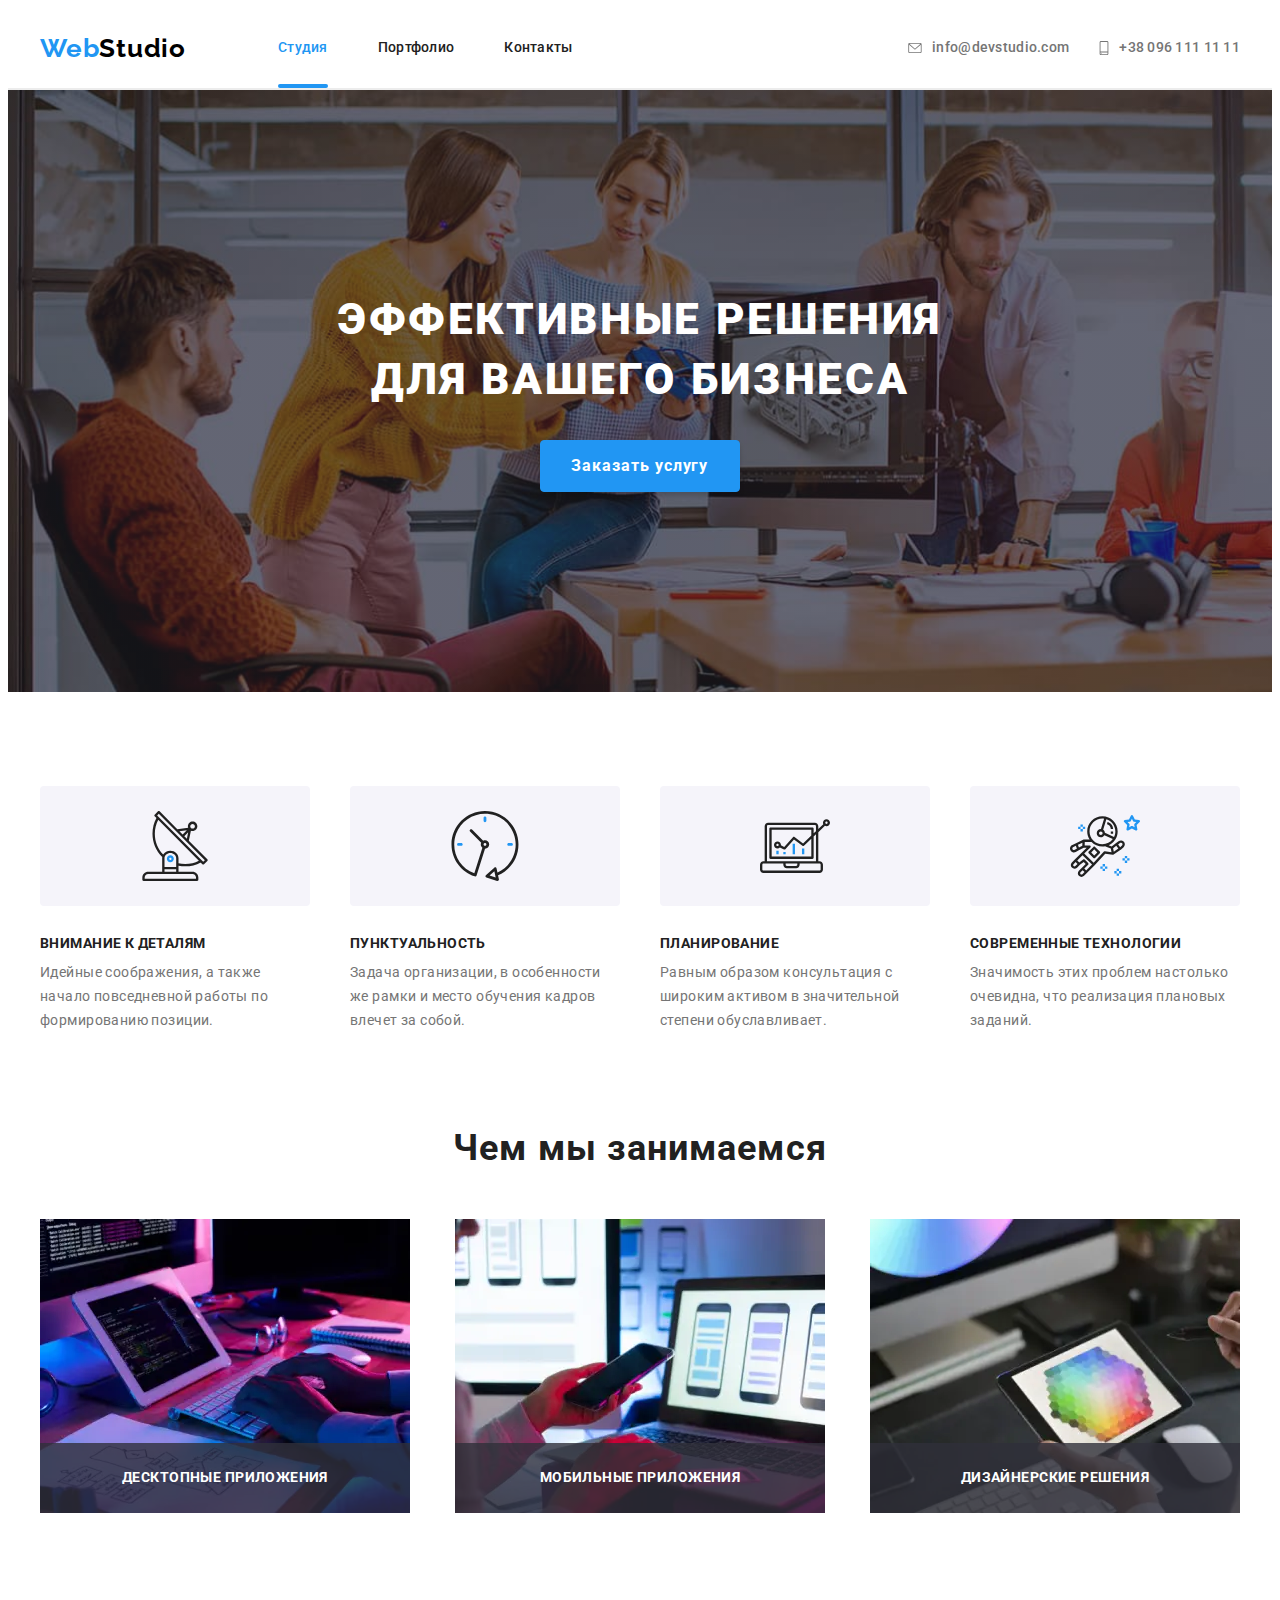
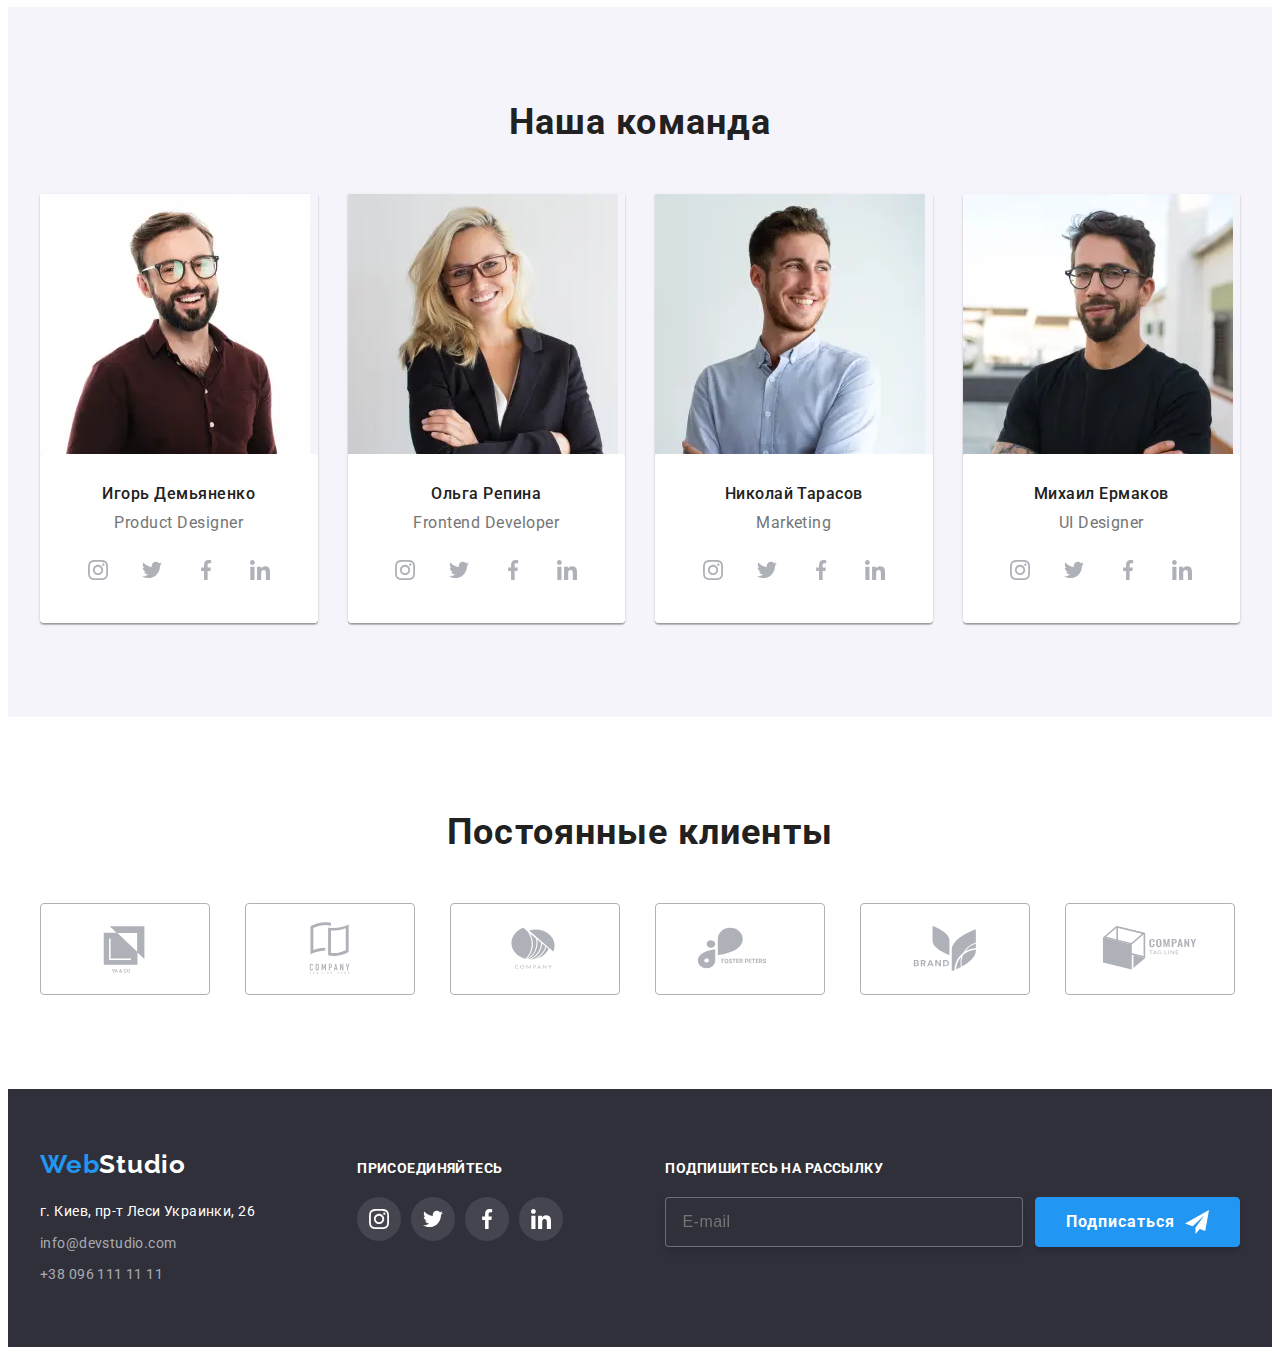
==== commit 45e2b57b: "refinement" ====
--- a/index.html
+++ b/index.html
@@ -102,7 +102,7 @@
             <div class="backdrop is-hidden" data-modal>
                 <div class="modal">
                     <button class="exit-modal" data-modal-close>
-                        <svg class="exit-modal__icon" width="18" height="18">
+                        <svg class="exit-modal__icon" width="11" height="11">
                             <use href="./images/icons.svg#exit"></use>
                         </svg>
                     </button>
--- a/css/main.min.css
+++ b/css/main.min.css
@@ -1,2 +1,2 @@
-:root{--primary-font-family: Roboto, sans-serif;--primary-text-color: #212121;--secondary-text-color: #757575;--accent-color: #2196f3;--background-color: #f5f4fa}.hidden{position:absolute;width:1px;height:1px;margin:-1px;padding:0;overflow:hidden;border:0;clip:rect(0 0 0 0)}body{font-family:var(--primary-font-family);color:var(--primary-text-color)}h1,h2,h3,h4,h5,h6,p{margin-top:0;margin-bottom:0}ul,ol{margin-top:0;margin-bottom:0;padding-left:0}img{display:block}.list{list-style:none}.link{text-decoration:none}.container{padding-left:15px;padding-right:15px}@media screen and (min-width: 480px){.container{width:480px;margin-left:auto;margin-right:auto}}@media screen and (min-width: 768px){.container{width:768px}}@media screen and (min-width: 1200px){.container{width:1200px}}.modal-btn{font-family:inherit;font-weight:bold;font-size:16px;line-height:1.87;display:flex;align-items:center;text-align:center;letter-spacing:0.06em;color:#ffffff;background-color:var(--accent-color);margin-left:auto;margin-right:auto;border-radius:4px;min-width:200px;padding:10px 30px;border:1px solid var(--accent-color);cursor:pointer;box-shadow:0px 4px 4px rgba(0,0,0,0.15);transition:color 250ms cubic-bezier(0.4, 0, 0.2, 1)}.modal-btn:hover,.modal-btn:focus{background-color:#188ce8}.social-list{display:flex;justify-content:space-between}.social-list-link{display:flex;align-items:center;justify-content:center;width:44px;height:44px;border-radius:50%;transition:background-color 250ms cubic-bezier(0.4, 0, 0.2, 1)}.social-list-link:hover,.social-list-link:focus{background-color:var(--accent-color)}.social-list-icon{fill:#afb1b8;transition:fill 250ms cubic-bezier(0.4, 0, 0.2, 1)}.social-list-link:hover .social-list-icon,.social-list-link:focus .social-list-icon{fill:#ffffff}.main-title{font-weight:900;text-align:center;letter-spacing:0.06em;text-transform:uppercase;color:#ffffff;margin-bottom:30px}@media screen and (max-width: 1199px){.main-title{font-size:26px;line-height:1.62}}@media screen and (min-width: 1200px){.main-title{font-size:44px;line-height:1.36}}.section-title{font-weight:bold;font-size:36px;line-height:1.17;text-align:center;letter-spacing:0.03em;color:var(--primary-text-color);margin-bottom:50px}@media screen and (max-width: 1199px){.section-title{font-size:28px;margin-bottom:30px}}.logo{font-family:Raleway, sans-serif;font-weight:bold;font-size:24px;line-height:1.19;letter-spacing:0.03em;color:var(--accent-color)}.logo-dark{color:#000000}.logo-light{color:#ffffff}@media screen and (min-width: 1200px){.logo{font-size:26px}}.backdrop{position:fixed;top:0;left:0;width:100%;height:100%;background:rgba(0,0,0,0.2);z-index:1;opacity:1;transition:opacity 250ms cubic-bezier(0.4, 0, 0.2, 1),visibility 250ms cubic-bezier(0.4, 0, 0.2, 1)}.backdrop.is-hidden{opacity:0;pointer-events:none;visibility:hidden}.modal{position:absolute;top:50%;left:50%;transform:translate(-50%, -50%) scale(1);background:#ffffff;box-shadow:0px 1px 3px rgba(0,0,0,0.12),0px 1px 1px rgba(0,0,0,0.14),0px 2px 1px rgba(0,0,0,0.2);border-radius:4px;transition:transform 250ms cubic-bezier(0.4, 0, 0.2, 1);padding:40px}.backdrop.is-hidden .modal{transform:translate(-50%, -50%) scale(0.9)}.exit-modal{position:absolute;top:8px;right:8px;display:flex;align-items:center;justify-content:center;width:30px;height:30px;border-radius:50%;background:#ffffff;border:1px solid rgba(0,0,0,0.1);box-sizing:border-box}.exit-modal:hover,.exit-modal:focus{fill:var(--accent-color)}.modal-title{font-weight:700;font-size:20px;text-align:center;letter-spacing:0.03em;color:var(--primary-text-color);margin-bottom:12px}.contact-form__field{display:block;margin-bottom:10px}.contact-form__label{font-weight:400;font-size:12px;line-height:1.17;letter-spacing:0.01em;color:var(--secondary-text-color)}.contact-form__input-wrapper{position:relative;display:block;margin-top:4px}.contact-form__input{width:100%;height:40px;padding-left:42px;border:1px solid rgba(33,33,33,0.2);border-radius:4px;transition:border-color 250ms cubic-bezier(0.4, 0, 0.2, 1)}.contact-form__input:focus{outline:none;border-color:var(--accent-color)}.contact-form__icon{position:absolute;top:50%;left:14px;transform:translateY(-50%);transition:fill 250ms cubic-bezier(0.4, 0, 0.2, 1)}.contact-form__input:focus+.contact-form__icon{fill:var(--accent-color)}.contact-form__message{width:100%;height:120px;margin-top:4px;padding:12px 16px;resize:none;border:1px solid rgba(33,33,33,0.2);border-radius:4px;transition:border-color 250ms cubic-bezier(0.4, 0, 0.2, 1)}.contact-form__message:focus{outline:none;border-color:var(--accent-color)}.contact-form__message::placeholder{color:rgba(117,117,117,0.5)}.contact-form__checkbox-wrapper{margin-bottom:20px}.contact-form__checkbox-label{display:flex;align-items:center;justify-content:center;font-weight:400;letter-spacing:0.03em;color:var(--secondary-text-color)}.contact-form__checkbox-label::before{content:'';display:inline-block;width:16px;height:15px;border:1px solid var(--primary-text-color);border-radius:2px;cursor:pointer;margin-right:9px}.contact-form__checkbox:checked+.contact-form__checkbox-label::before{background-image:url("../images/checkbox.svg");background-color:var(--accent-color);border-color:var(--accent-color)}.contact-form__checkbox:focus+.contact-form__checkbox-label::before{outline:1px solid var(--accent-color)}.policy-link{color:var(--accent-color)}.contact-form__submit-btn{display:block;margin:0 auto;font-size:16px;line-height:1.87;letter-spacing:0.06em;color:#ffffff;background-color:var(--accent-color);border-radius:4px;min-width:200px;padding:10px 30px;border:1px solid var(--accent-color);box-shadow:0px 4px 4px rgba(0,0,0,0.15);transition:background-color 250ms cubic-bezier(0.4, 0, 0.2, 1),color 250ms cubic-bezier(0.4, 0, 0.2, 1)}.contact-form__submit-btn:hover,.contact-form__submit-btn:focus{background-color:#188ce8}@media screen and (max-width: 1199px){.modal{width:450px;height:609px}.modal-title{line-height:1.5}.contact-form__checkbox-label{font-size:12px;line-height:1.17}}@media screen and (min-width: 1200px){.modal{width:528px;height:581px}.modal-title{line-height:1.15}.contact-form__checkbox-label{font-size:14px;line-height:1.71}}.header{border-bottom:2px solid #ececec;position:relative}.header-container{display:flex;align-items:center}@media screen and (max-width: 767px){.header-container{justify-content:space-between}.nav-list{display:none}.contact{display:none}.contact-tel{display:none}.mobile-menu{position:absolute;top:0;left:0;width:100%;height:100vh;background-color:#ffffff;overflow:auto;opacity:0;visibility:hidden;pointer-events:none;transition:opacity 250ms cubic-bezier(0.4, 0, 0.2, 1),visibility 250ms cubic-bezier(0.4, 0, 0.2, 1)}.mobile-menu.is-open{opacity:1;visibility:visible;pointer-events:auto}.mobile-menu-btn{background-color:transparent;border:none;padding:0;line-height:0;margin:10px 0px}.mobile-menu-btn__icon{fill:var(--primary-text-color)}.mobile-menu-btn__container{position:relative;padding:48px 40px;min-width:320px;height:100vh;display:flex;flex-direction:column;justify-content:space-between}.mobile-menu__close{position:absolute;top:10px;right:15px;display:flex;align-items:center;justify-content:center;width:40px;height:40px;background:transparent;border:none;padding:0;line-height:0;transition:fill 250ms cubic-bezier(0.4, 0, 0.2, 1)}.mobile-menu__close:hover,.mobile-menu__close:focus{fill:var(--accent-color)}.nav-list__link{display:block;font-weight:500;font-size:40px;line-height:1.17;letter-spacing:0.02em;color:inherit;transition:color 250ms cubic-bezier(0.4, 0, 0.2, 1)}.nav-list__link:hover,.nav-list__link:focus{color:var(--accent-color)}.nav-list__item:not(:last-child){margin-bottom:32px}.current{color:var(--accent-color)}.cont-list{margin-top:auto}.tel{display:block;font-weight:500;font-size:34px;line-height:1.17;letter-spacing:0.02em;color:var(--accent-color);margin-top:auto}.mail{display:block;font-weight:500;font-size:24px;line-height:1.17;letter-spacing:0.02em;color:var(--secondary-text-color);margin-top:32px}.mob-social-list{display:flex;margin-top:64px}.mob-social-list__item:not(:last-child){border-right:1px solid rgba(33,33,33,0.2);padding-right:10px}.mob-social-list__item:not(:first-child){padding-left:10px}.mob-social-list__link{font-weight:500;font-size:18px;line-height:1.22;letter-spacing:0.02em;color:var(--accent-color)}}@media screen and (min-width: 768px){.mobile-menu-btn{display:none}.mobile-menu{display:none}.header-container>.logo{margin-right:88px}.nav-list{display:flex;align-items:center}.nav-list__item:not(:last-child){margin-right:50px}.nav-list__link{display:block;padding-top:32px;padding-bottom:32px;font-weight:500;font-size:14px;line-height:1.14;letter-spacing:0.02em;color:inherit;transition:color 250ms cubic-bezier(0.4, 0, 0.2, 1)}.nav-list__link:hover,.nav-list__link:focus{color:var(--accent-color)}.current{color:var(--accent-color);position:relative}.current::after{content:'';position:absolute;left:0;bottom:0;width:100%;height:4px;background-color:var(--accent-color);border-radius:2px}.contact{margin-left:84px}.contact-link{margin-bottom:10px}.contact-icon{margin-right:8px;fill:var(--secondary-text-color)}.contact-link,.contact-tel{display:flex;align-items:center;font-weight:500;font-size:12px;line-height:1.16;letter-spacing:0.02em;color:var(--secondary-text-color);transition:color 250ms cubic-bezier(0.4, 0, 0.2, 1)}.contact-link:hover,.contact-link:focus,.contact-tel:hover,.contact-tel:focus{color:var(--accent-color)}.contact-link:hover .contact-icon,.contact-link:focus .contact-icon,.contact-tel:hover .contact-icon,.contact-tel:focus .contact-icon{fill:var(--accent-color)}}@media screen and (min-width: 1200px){.header-container>.logo{margin-right:92px}.contact{margin-left:auto;display:flex}.contact-link{margin-right:30px;margin-bottom:0px}.contact-icon{margin-right:10px}.contact-link,.contact-tel{font-size:14px;line-height:1.14}}.hero{background-size:cover;background-color:#c4c4c4}@media screen and (max-width: 767px){.hero{background-image:linear-gradient(rgba(47,48,58,0.4), rgba(47,48,58,0.4)),url(../images/hero-bgr-mobile.jpg);padding:118px 0}}@media screen and (max-width: 767px) and (min-device-pixel-ratio: 2), screen and (max-width: 767px) and (min-resolution: 192dpi), screen and (max-width: 767px) and (min-resolution: 2dppx){.hero{background-image:linear-gradient(rgba(47,48,58,0.4), rgba(47,48,58,0.4)),url("../images/hero-bgr-mobile@2x.jpg")}}@media screen and (min-width: 768px){.hero{background-image:linear-gradient(rgba(47,48,58,0.4), rgba(47,48,58,0.4)),url(../images/hero-bgr-tablet.jpg);padding:118px 0}}@media screen and (min-width: 768px) and (min-device-pixel-ratio: 2), screen and (min-width: 768px) and (min-resolution: 192dpi), screen and (min-width: 768px) and (min-resolution: 2dppx){.hero{background-image:linear-gradient(rgba(47,48,58,0.4), rgba(47,48,58,0.4)),url("../images/hero-bgr-tablet@2x.jpg")}}@media screen and (min-width: 1200px){.hero{background-image:linear-gradient(rgba(47,48,58,0.4), rgba(47,48,58,0.4)),url(../images/hero-bgr-desktop.jpg);padding:200px 0}}@media screen and (min-width: 1200px) and (min-device-pixel-ratio: 2), screen and (min-width: 1200px) and (min-resolution: 192dpi), screen and (min-width: 1200px) and (min-resolution: 2dppx){.hero{background-image:linear-gradient(rgba(47,48,58,0.4), rgba(47,48,58,0.4)),url("../images/hero-bgr-desktop@2x.jpg")}}.qualities{padding-top:60px;padding-bottom:60px}.qualities-pic{display:flex;justify-content:center;align-items:center;height:120px;background-color:var(--background-color);border-radius:4px;margin-bottom:30px}.qualities-title{font-weight:bold;font-size:14px;line-height:1.14;text-align:center;letter-spacing:0.03em;text-transform:uppercase;color:var(--primary-text-color);margin-bottom:10px}.qualities-description{font-size:14px;line-height:1.71;letter-spacing:0.03em;color:var(--secondary-text-color)}@media screen and (max-width: 767px){.qualities-list{max-width:450px;margin-bottom:30px}.qualities-pic{max-width:450px}.qualities-title{text-align:center}}@media screen and (min-width: 768px) and (max-width: 1199px){.container-qualities{display:flex;flex-wrap:wrap;margin-left:-30px;margin-top:-30px}.qualities-list{max-width:354px;flex-basis:calc((100% - 60px) / 2);margin-left:30px;margin-top:30px}.qualities-pic{max-width:354px}.qualities-title{text-align:left}}@media screen and (min-width: 1200px){.qualities{padding-top:94px;padding-bottom:94px}.qualities-list{max-width:270px}.container-qualities{display:flex;justify-content:space-between}.qualities-pic{width:270px}.qualities-title{text-align:left}}.work{padding-bottom:94px}.work-list{display:flex;justify-content:space-between}.work-pic{position:relative}.work-background{display:flex;justify-content:center;align-items:center;position:absolute;left:0;bottom:0;width:370px;height:70px;background:rgba(47,48,58,0.8)}.work-title{font-weight:bold;font-size:14px;line-height:1.14;letter-spacing:0.03em;text-transform:uppercase;color:#ffffff}@media screen and (max-width: 1199px){.work{display:none}}.team{background-color:var(--background-color);padding-top:60px;padding-bottom:60px}.employees-card{box-shadow:0px 1px 3px rgba(0,0,0,0.12),0px 1px 1px rgba(0,0,0,0.14),0px 2px 1px rgba(0,0,0,0.2);border-radius:0px 0px 4px 4px}.employees-content-wrapper{background-color:#ffffff;border:1px solid #ffffff;border-top:none;border-radius:4px;padding-top:30px;padding-bottom:30px}.employees-name{font-weight:500;font-size:16px;line-height:1.19;text-align:center;letter-spacing:0.03em;color:var(--primary-text-color);margin-bottom:10px}.employees-position{font-size:16px;line-height:1.19;text-align:center;letter-spacing:0.03em;color:var(--secondary-text-color);margin-bottom:16px}@media screen and (max-width: 767px){.employees-card{margin-bottom:30px}.employees-content-wrapper{padding-left:122px;padding-right:122px}}@media screen and (min-width: 768px){.employees{display:flex;flex-wrap:wrap;margin-left:-30px;margin-top:-30px}.employees-card{flex-basis:calc((100% - 60px) / 2);margin-left:30px;margin-top:30px}.employees-content-wrapper{padding-left:74px;padding-right:74px}}@media screen and (min-width: 1200px){.team{padding-top:94px;padding-bottom:94px}.employees-card{flex-basis:calc((100% - 120px) / 4)}.employees-content-wrapper{padding-left:32px;padding-right:32px}}.clients{padding-top:60px;padding-bottom:60px}.clients-list{display:flex;flex-wrap:wrap;margin-left:-30px;margin-top:-30px}.clients-list-link{display:flex;height:92px;border:1px solid #afb1b8;box-sizing:border-box;border-radius:4px;justify-content:center;align-items:center;cursor:pointer;transition:border 250ms cubic-bezier(0.4, 0, 0.2, 1)}.clients-list-link:hover,.clients-list-link:focus{border:1px solid var(--accent-color)}.clients-list-icon{fill:#afb1b8;transition:fill 250ms cubic-bezier(0.4, 0, 0.2, 1)}.clients-list-link:hover .clients-list-icon,.clients-list-link:focus .clients-list-icon{fill:var(--accent-color)}@media screen and (max-width: 767px){.clients-list-item{flex-basis:calc((100% - 60px) / 2);margin-left:30px;margin-top:30px}.clients-list-link{width:210px}}@media screen and (min-width: 768px){.clients-list-item{flex-basis:calc((100% - 90px) / 3);margin-left:30px;margin-top:30px}.clients-list-link{width:226px}}@media screen and (min-width: 1200px){.clients{padding-top:94px;padding-bottom:94px}.clients-list-item{flex-basis:calc((100% - 180px) / 6);margin-left:30px;margin-top:30px}.clients-list-link{width:170px}}.footer{background-color:#2f303a;padding-top:60px;padding-bottom:60px}.call{margin-bottom:60px}.address-footer{margin-top:20px;margin-bottom:8px}.address{font-style:normal;font-weight:normal;font-size:14px;line-height:1.71;letter-spacing:0.03em;color:#ffffff;margin-bottom:8px}.contacts-footer{margin-bottom:8px}.contacts{font-style:normal;font-weight:normal;font-size:14px;line-height:1.71;letter-spacing:0.03em;color:rgba(255,255,255,0.6)}.call-title{font-weight:bold;font-size:14px;line-height:1.14;letter-spacing:0.03em;text-transform:uppercase;color:#ffffff;margin-bottom:20px}.social-footer{display:flex;justify-content:center}.social-footer-item{margin-right:10px}.social-footer-item:last-child{margin-right:0}.social-footer-link{display:flex;align-items:center;justify-content:center;width:44px;height:44px;border-radius:50%;background:rgba(255,255,255,0.1);transition:background-color 250ms cubic-bezier(0.4, 0, 0.2, 1)}.social-footer-link:hover,.social-footer-link:focus{background-color:var(--accent-color)}.social-footer-icon{fill:#ffffff}.mailing-input{height:50px;padding-left:16px;margin-right:12px;margin-bottom:20px;border:1px solid rgba(255,255,255,0.3);box-sizing:border-box;filter:drop-shadow(0px 4px 4px rgba(0,0,0,0.15));border-radius:4px;background-color:#2f303a;font-size:16px;line-height:1.25;display:flex;align-items:center;letter-spacing:0.03em;color:#ffffff}.mailing-btn-icon{margin-left:10px;fill:#ffffff}@media screen and (max-width: 1199px){.column-footer{text-align:center;margin-left:auto;margin-right:auto}.mailing-input{width:450px}}@media screen and (min-width: 768px){.column-footer{display:flex;flex-wrap:wrap;justify-content:space-around;align-items:baseline}}@media screen and (min-width: 1200px){.column-footer{display:flex;justify-content:space-between}.call{margin-bottom:0}.mailing-form{display:flex;width:100%;height:50px}.mailing-input{width:358px}}
+:root{--primary-font-family: Roboto, sans-serif;--primary-text-color: #212121;--secondary-text-color: #757575;--accent-color: #2196f3;--background-color: #f5f4fa}.hidden{position:absolute;width:1px;height:1px;margin:-1px;padding:0;overflow:hidden;border:0;clip:rect(0 0 0 0)}body{font-family:var(--primary-font-family);color:var(--primary-text-color)}h1,h2,h3,h4,h5,h6,p{margin-top:0;margin-bottom:0}ul,ol{margin-top:0;margin-bottom:0;padding-left:0}img{display:block}.list{list-style:none}.link{text-decoration:none}.container{padding-left:15px;padding-right:15px}@media screen and (min-width: 480px){.container{width:480px;margin-left:auto;margin-right:auto}}@media screen and (min-width: 768px){.container{width:768px}}@media screen and (min-width: 1200px){.container{width:1200px}}.modal-btn{font-family:inherit;font-weight:bold;font-size:16px;line-height:1.87;display:flex;align-items:center;text-align:center;letter-spacing:0.06em;color:#ffffff;background-color:var(--accent-color);margin-left:auto;margin-right:auto;border-radius:4px;min-width:200px;padding:10px 30px;border:1px solid var(--accent-color);cursor:pointer;box-shadow:0px 4px 4px rgba(0,0,0,0.15);transition:color 250ms cubic-bezier(0.4, 0, 0.2, 1)}.modal-btn:hover,.modal-btn:focus{background-color:#188ce8}.social-list{display:flex;justify-content:center}.social-list-item:not(:last-child){margin-right:10px}.social-list-link{display:flex;align-items:center;justify-content:center;width:44px;height:44px;border-radius:50%;transition:background-color 250ms cubic-bezier(0.4, 0, 0.2, 1)}.social-list-link:hover,.social-list-link:focus{background-color:var(--accent-color)}.social-list-icon{fill:#afb1b8;transition:fill 250ms cubic-bezier(0.4, 0, 0.2, 1)}.social-list-link:hover .social-list-icon,.social-list-link:focus .social-list-icon{fill:#ffffff}.main-title{font-weight:900;text-align:center;letter-spacing:0.06em;text-transform:uppercase;color:#ffffff;margin-bottom:30px}@media screen and (max-width: 1199px){.main-title{font-size:26px;line-height:1.62}}@media screen and (min-width: 1200px){.main-title{font-size:44px;line-height:1.36}}.section-title{font-weight:bold;font-size:36px;line-height:1.17;text-align:center;letter-spacing:0.03em;color:var(--primary-text-color);margin-bottom:50px}@media screen and (max-width: 1199px){.section-title{font-size:28px;margin-bottom:30px}}.logo{font-family:Raleway, sans-serif;font-weight:bold;font-size:24px;line-height:1.19;letter-spacing:0.03em;color:var(--accent-color)}.logo-dark{color:#000000}.logo-light{color:#ffffff}@media screen and (min-width: 1200px){.logo{font-size:26px}}.backdrop{position:fixed;top:0;left:0;width:100%;height:100%;background:rgba(0,0,0,0.2);z-index:1;opacity:1;transition:opacity 250ms cubic-bezier(0.4, 0, 0.2, 1),visibility 250ms cubic-bezier(0.4, 0, 0.2, 1)}.backdrop.is-hidden{opacity:0;pointer-events:none;visibility:hidden}.modal{position:absolute;top:50%;left:50%;transform:translate(-50%, -50%) scale(1);background:#ffffff;box-shadow:0px 1px 3px rgba(0,0,0,0.12),0px 1px 1px rgba(0,0,0,0.14),0px 2px 1px rgba(0,0,0,0.2);border-radius:4px;transition:transform 250ms cubic-bezier(0.4, 0, 0.2, 1);padding:40px}.backdrop.is-hidden .modal{transform:translate(-50%, -50%) scale(0.9)}.exit-modal{position:absolute;top:8px;right:8px;display:flex;align-items:center;justify-content:center;width:30px;height:30px;border-radius:50%;background:#ffffff;border:1px solid rgba(0,0,0,0.1);box-sizing:border-box}.exit-modal:hover,.exit-modal:focus{fill:var(--accent-color)}.modal-title{font-weight:700;font-size:20px;text-align:center;letter-spacing:0.03em;color:var(--primary-text-color);margin-bottom:12px}.contact-form__field{display:block;margin-bottom:10px}.contact-form__label{font-weight:400;font-size:12px;line-height:1.17;letter-spacing:0.01em;color:var(--secondary-text-color)}.contact-form__input-wrapper{position:relative;display:block;margin-top:4px}.contact-form__input{width:100%;height:40px;padding-left:42px;border:1px solid rgba(33,33,33,0.2);border-radius:4px;transition:border-color 250ms cubic-bezier(0.4, 0, 0.2, 1)}.contact-form__input:focus{outline:none;border-color:var(--accent-color)}.contact-form__icon{position:absolute;top:50%;left:14px;transform:translateY(-50%);transition:fill 250ms cubic-bezier(0.4, 0, 0.2, 1)}.contact-form__input:focus+.contact-form__icon{fill:var(--accent-color)}.contact-form__message{width:100%;height:120px;margin-top:4px;padding:12px 16px;resize:none;border:1px solid rgba(33,33,33,0.2);border-radius:4px;transition:border-color 250ms cubic-bezier(0.4, 0, 0.2, 1)}.contact-form__message:focus{outline:none;border-color:var(--accent-color)}.contact-form__message::placeholder{color:rgba(117,117,117,0.5)}.contact-form__checkbox-wrapper{margin-bottom:20px}.contact-form__checkbox-label{display:flex;align-items:center;justify-content:center;font-weight:400;letter-spacing:0.03em;color:var(--secondary-text-color)}.contact-form__checkbox-label::before{content:'';display:inline-block;width:16px;height:15px;border:1px solid var(--primary-text-color);border-radius:2px;cursor:pointer;margin-right:9px}.contact-form__checkbox:checked+.contact-form__checkbox-label::before{background-image:url("../images/checkbox.svg");background-color:var(--accent-color);border-color:var(--accent-color)}.contact-form__checkbox:focus+.contact-form__checkbox-label::before{outline:1px solid var(--accent-color)}.policy-link{color:var(--accent-color)}.contact-form__submit-btn{display:block;margin:0 auto;font-weight:700;font-size:16px;line-height:1.87;letter-spacing:0.06em;color:#ffffff;background-color:var(--accent-color);border-radius:4px;min-width:200px;padding:10px 30px;border:1px solid var(--accent-color);box-shadow:0px 4px 4px rgba(0,0,0,0.15);transition:background-color 250ms cubic-bezier(0.4, 0, 0.2, 1),color 250ms cubic-bezier(0.4, 0, 0.2, 1)}.contact-form__submit-btn:hover,.contact-form__submit-btn:focus{background-color:#188ce8}@media screen and (max-width: 1199px){.modal{width:450px;height:609px}.modal-title{line-height:1.5}.contact-form__checkbox-label{font-size:12px;line-height:1.17}}@media screen and (min-width: 1200px){.modal{width:528px;height:581px}.modal-title{line-height:1.15}.contact-form__checkbox-label{font-size:14px;line-height:1.71}}.header{border-bottom:2px solid #ececec;position:relative}.header-container{display:flex;align-items:center}@media screen and (max-width: 767px){.header-container{justify-content:space-between}.nav-list{display:none}.contact{display:none}.contact-tel{display:none}.mobile-menu{position:absolute;top:0;left:0;width:100%;height:100vh;background-color:#ffffff;overflow:auto;opacity:0;visibility:hidden;pointer-events:none;transition:opacity 250ms cubic-bezier(0.4, 0, 0.2, 1),visibility 250ms cubic-bezier(0.4, 0, 0.2, 1)}.mobile-menu.is-open{opacity:1;visibility:visible;pointer-events:auto;z-index:10}.mobile-menu-btn{background-color:transparent;border:none;padding:0;line-height:0;margin:10px 0px}.mobile-menu-btn__icon{fill:var(--primary-text-color)}.mobile-menu-btn__container{position:relative;padding:48px 40px;min-width:320px;height:100vh;display:flex;flex-direction:column;justify-content:space-between}.mobile-menu__close{position:absolute;top:10px;right:15px;display:flex;align-items:center;justify-content:center;width:40px;height:40px;background:transparent;border:none;padding:0;line-height:0;transition:fill 250ms cubic-bezier(0.4, 0, 0.2, 1)}.mobile-menu__close:hover,.mobile-menu__close:focus{fill:var(--accent-color)}.nav-list__link{display:block;font-weight:500;font-size:40px;line-height:1.17;letter-spacing:0.02em;color:inherit;transition:color 250ms cubic-bezier(0.4, 0, 0.2, 1)}.nav-list__link:hover,.nav-list__link:focus{color:var(--accent-color)}.nav-list__item:not(:last-child){margin-bottom:32px}.current{color:var(--accent-color)}.cont-list{margin-top:auto}.tel{display:block;font-weight:500;font-size:34px;line-height:1.17;letter-spacing:0.02em;color:var(--accent-color);margin-top:auto}.mail{display:block;font-weight:500;font-size:24px;line-height:1.17;letter-spacing:0.02em;color:var(--secondary-text-color);margin-top:32px}.mob-social-list{display:flex;margin-top:64px}.mob-social-list__item:not(:last-child){border-right:1px solid rgba(33,33,33,0.2);padding-right:10px}.mob-social-list__item:not(:first-child){padding-left:10px}.mob-social-list__link{font-weight:500;font-size:18px;line-height:1.22;letter-spacing:0.02em;color:var(--accent-color)}}@media screen and (min-width: 768px){.mobile-menu-btn{display:none}.mobile-menu{display:none}.header-container>.logo{margin-right:88px}.nav-list{display:flex;align-items:center}.nav-list__item:not(:last-child){margin-right:50px}.nav-list__link{display:block;padding-top:32px;padding-bottom:32px;font-weight:500;font-size:14px;line-height:1.14;letter-spacing:0.02em;color:inherit;transition:color 250ms cubic-bezier(0.4, 0, 0.2, 1)}.nav-list__link:hover,.nav-list__link:focus{color:var(--accent-color)}.current{color:var(--accent-color);position:relative}.current::after{content:'';position:absolute;left:0;bottom:0;width:100%;height:4px;background-color:var(--accent-color);border-radius:2px}.contact{margin-left:84px}.contact-link{margin-bottom:10px}.contact-icon{margin-right:8px;fill:var(--secondary-text-color)}.contact-link,.contact-tel{display:flex;align-items:center;font-weight:500;font-size:12px;line-height:1.16;letter-spacing:0.02em;color:var(--secondary-text-color);transition:color 250ms cubic-bezier(0.4, 0, 0.2, 1)}.contact-link:hover,.contact-link:focus,.contact-tel:hover,.contact-tel:focus{color:var(--accent-color)}.contact-link:hover .contact-icon,.contact-link:focus .contact-icon,.contact-tel:hover .contact-icon,.contact-tel:focus .contact-icon{fill:var(--accent-color)}}@media screen and (min-width: 1200px){.header-container>.logo{margin-right:92px}.contact{margin-left:auto;display:flex}.contact-link{margin-right:30px;margin-bottom:0px}.contact-icon{margin-right:10px}.contact-link,.contact-tel{font-size:14px;line-height:1.14}}.hero{background-size:cover;background-color:#c4c4c4}@media screen and (max-width: 767px){.hero{background-image:linear-gradient(rgba(47,48,58,0.4), rgba(47,48,58,0.4)),url(../images/hero-bgr-mobile.jpg);padding:118px 0}}@media screen and (max-width: 767px) and (min-device-pixel-ratio: 2), screen and (max-width: 767px) and (min-resolution: 192dpi), screen and (max-width: 767px) and (min-resolution: 2dppx){.hero{background-image:linear-gradient(rgba(47,48,58,0.4), rgba(47,48,58,0.4)),url("../images/hero-bgr-mobile@2x.jpg")}}@media screen and (min-width: 768px){.hero{background-image:linear-gradient(rgba(47,48,58,0.4), rgba(47,48,58,0.4)),url(../images/hero-bgr-tablet.jpg);padding:118px 0}}@media screen and (min-width: 768px) and (min-device-pixel-ratio: 2), screen and (min-width: 768px) and (min-resolution: 192dpi), screen and (min-width: 768px) and (min-resolution: 2dppx){.hero{background-image:linear-gradient(rgba(47,48,58,0.4), rgba(47,48,58,0.4)),url("../images/hero-bgr-tablet@2x.jpg")}}@media screen and (min-width: 1200px){.hero{background-image:linear-gradient(rgba(47,48,58,0.4), rgba(47,48,58,0.4)),url(../images/hero-bgr-desktop.jpg);padding:200px 0}}@media screen and (min-width: 1200px) and (min-device-pixel-ratio: 2), screen and (min-width: 1200px) and (min-resolution: 192dpi), screen and (min-width: 1200px) and (min-resolution: 2dppx){.hero{background-image:linear-gradient(rgba(47,48,58,0.4), rgba(47,48,58,0.4)),url("../images/hero-bgr-desktop@2x.jpg")}}.qualities{padding-top:60px;padding-bottom:60px}.qualities-pic{display:flex;justify-content:center;align-items:center;height:120px;background-color:var(--background-color);border-radius:4px;margin-bottom:30px}.qualities-title{font-weight:bold;font-size:14px;line-height:1.14;text-align:center;letter-spacing:0.03em;text-transform:uppercase;color:var(--primary-text-color);margin-bottom:10px}.qualities-description{font-size:14px;line-height:1.71;letter-spacing:0.03em;color:var(--secondary-text-color)}@media screen and (max-width: 767px){.qualities-list{max-width:450px;margin-bottom:30px}.qualities-pic{max-width:450px}.qualities-title{text-align:center}}@media screen and (min-width: 768px) and (max-width: 1199px){.container-qualities{display:flex;flex-wrap:wrap;margin-left:-30px;margin-top:-30px}.qualities-list{max-width:354px;flex-basis:calc((100% - 60px) / 2);margin-left:30px;margin-top:30px}.qualities-pic{max-width:354px}.qualities-title{text-align:left}}@media screen and (min-width: 1200px){.qualities{padding-top:94px;padding-bottom:94px}.qualities-list{max-width:270px}.container-qualities{display:flex;justify-content:space-between}.qualities-pic{width:270px}.qualities-title{text-align:left}}.work{padding-bottom:94px}.work-list{display:flex;justify-content:space-between}.work-pic{position:relative}.work-background{display:flex;justify-content:center;align-items:center;position:absolute;left:0;bottom:0;width:370px;height:70px;background:rgba(47,48,58,0.8)}.work-title{font-weight:bold;font-size:14px;line-height:1.14;letter-spacing:0.03em;text-transform:uppercase;color:#ffffff}@media screen and (max-width: 1199px){.work{display:none}}.team{background-color:var(--background-color);padding-top:60px;padding-bottom:60px}.employees-card{box-shadow:0px 1px 3px rgba(0,0,0,0.12),0px 1px 1px rgba(0,0,0,0.14),0px 2px 1px rgba(0,0,0,0.2);border-radius:0px 0px 4px 4px}.employees-content-wrapper{background-color:#ffffff;border:1px solid #ffffff;border-top:none;border-radius:4px;padding-top:30px;padding-bottom:30px}.employees-name{font-weight:500;font-size:16px;line-height:1.19;text-align:center;letter-spacing:0.03em;color:var(--primary-text-color);margin-bottom:10px}.employees-position{font-size:16px;line-height:1.19;text-align:center;letter-spacing:0.03em;color:var(--secondary-text-color);margin-bottom:16px}@media screen and (max-width: 767px){.employees-card:not(:last-child){margin-bottom:30px}}@media screen and (min-width: 768px){.employees{display:flex;flex-wrap:wrap;margin-left:-30px;margin-top:-30px}.employees-card{flex-basis:calc((100% - 60px) / 2);margin-left:30px;margin-top:30px}}@media screen and (min-width: 1200px){.team{padding-top:94px;padding-bottom:94px}.employees-card{flex-basis:calc((100% - 120px) / 4)}}.clients{padding-top:60px;padding-bottom:60px}.clients-list{display:flex;flex-wrap:wrap;margin-left:-30px;margin-top:-30px}.clients-list-link{display:flex;height:92px;border:1px solid #afb1b8;box-sizing:border-box;border-radius:4px;justify-content:center;align-items:center;cursor:pointer;transition:border 250ms cubic-bezier(0.4, 0, 0.2, 1)}.clients-list-link:hover,.clients-list-link:focus{border:1px solid var(--accent-color)}.clients-list-icon{fill:#afb1b8;transition:fill 250ms cubic-bezier(0.4, 0, 0.2, 1)}.clients-list-link:hover .clients-list-icon,.clients-list-link:focus .clients-list-icon{fill:var(--accent-color)}@media screen and (max-width: 767px){.clients-list-item{flex-basis:calc((100% - 60px) / 2);margin-left:30px;margin-top:30px}.clients-list-link{width:210px}}@media screen and (min-width: 768px){.clients-list-item{flex-basis:calc((100% - 90px) / 3);margin-left:30px;margin-top:30px}.clients-list-link{width:226px}}@media screen and (min-width: 1200px){.clients{padding-top:94px;padding-bottom:94px}.clients-list-item{flex-basis:calc((100% - 180px) / 6);margin-left:30px;margin-top:30px}.clients-list-link{width:170px}}.footer{background-color:#2f303a;padding-top:60px;padding-bottom:60px}.call{margin-bottom:60px}.address-footer{margin-top:20px;margin-bottom:8px}.address{font-style:normal;font-weight:normal;font-size:14px;line-height:1.71;letter-spacing:0.03em;color:#ffffff;margin-bottom:8px}.contacts-footer{margin-bottom:8px}.contacts{font-style:normal;font-weight:normal;font-size:14px;line-height:1.71;letter-spacing:0.03em;color:rgba(255,255,255,0.6)}.call-title{font-weight:bold;font-size:14px;line-height:1.14;letter-spacing:0.03em;text-transform:uppercase;color:#ffffff;margin-bottom:20px}.social-footer{display:flex;justify-content:center}.social-footer-item{margin-right:10px}.social-footer-item:last-child{margin-right:0}.social-footer-link{display:flex;align-items:center;justify-content:center;width:44px;height:44px;border-radius:50%;background:rgba(255,255,255,0.1);transition:background-color 250ms cubic-bezier(0.4, 0, 0.2, 1)}.social-footer-link:hover,.social-footer-link:focus{background-color:var(--accent-color)}.social-footer-icon{fill:#ffffff}.mailing-input{height:50px;padding-left:16px;margin-right:12px;margin-bottom:20px;border:1px solid rgba(255,255,255,0.3);box-sizing:border-box;filter:drop-shadow(0px 4px 4px rgba(0,0,0,0.15));border-radius:4px;background-color:#2f303a;font-size:16px;line-height:1.25;display:flex;align-items:center;letter-spacing:0.03em;color:#ffffff}.mailing-btn-icon{margin-left:10px;fill:#ffffff}@media screen and (max-width: 1199px){.column-footer{text-align:center;margin-left:auto;margin-right:auto}.mailing-input{width:450px}}@media screen and (min-width: 768px){.column-footer{display:flex;flex-wrap:wrap;justify-content:space-around;align-items:baseline}}@media screen and (min-width: 1200px){.column-footer{display:flex;justify-content:space-between}.call{margin-bottom:0}.mailing-form{display:flex;width:100%;height:50px}.mailing-input{width:358px}}
 /*# sourceMappingURL=main.min.css.map */